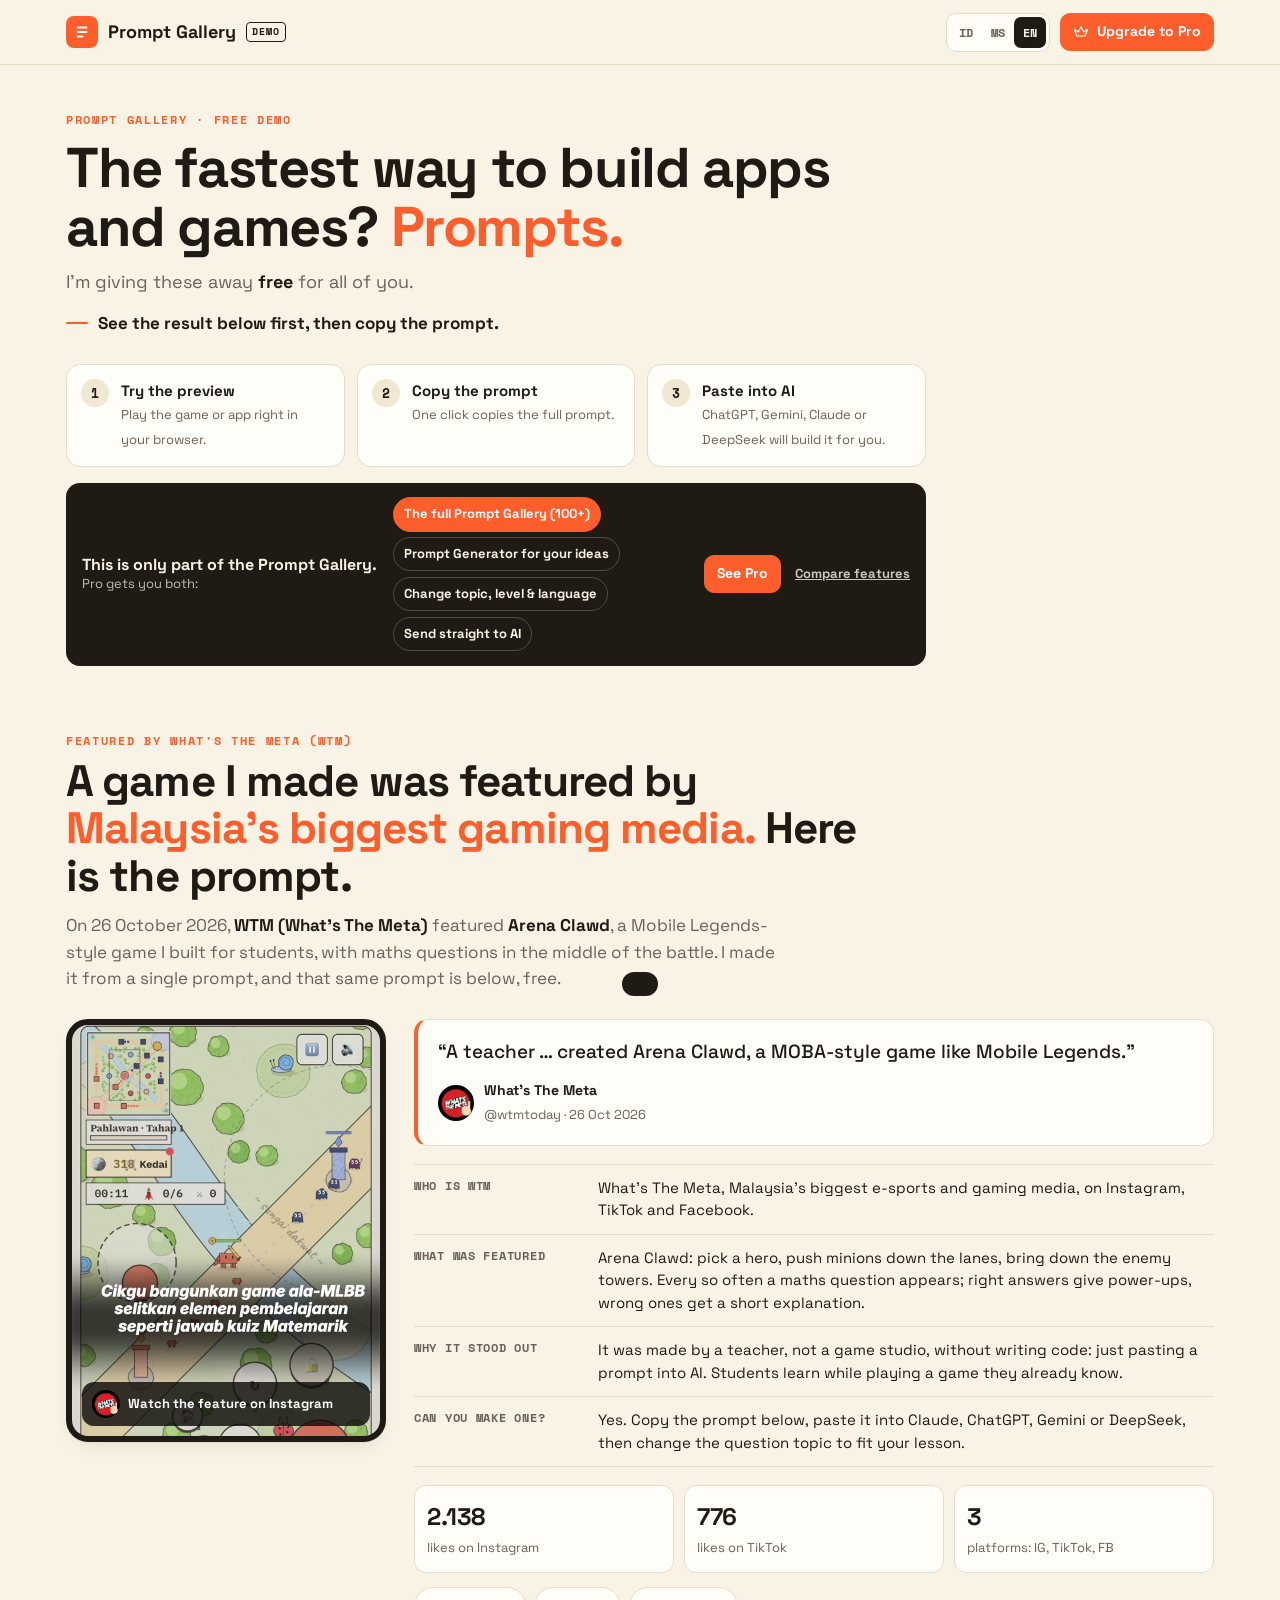
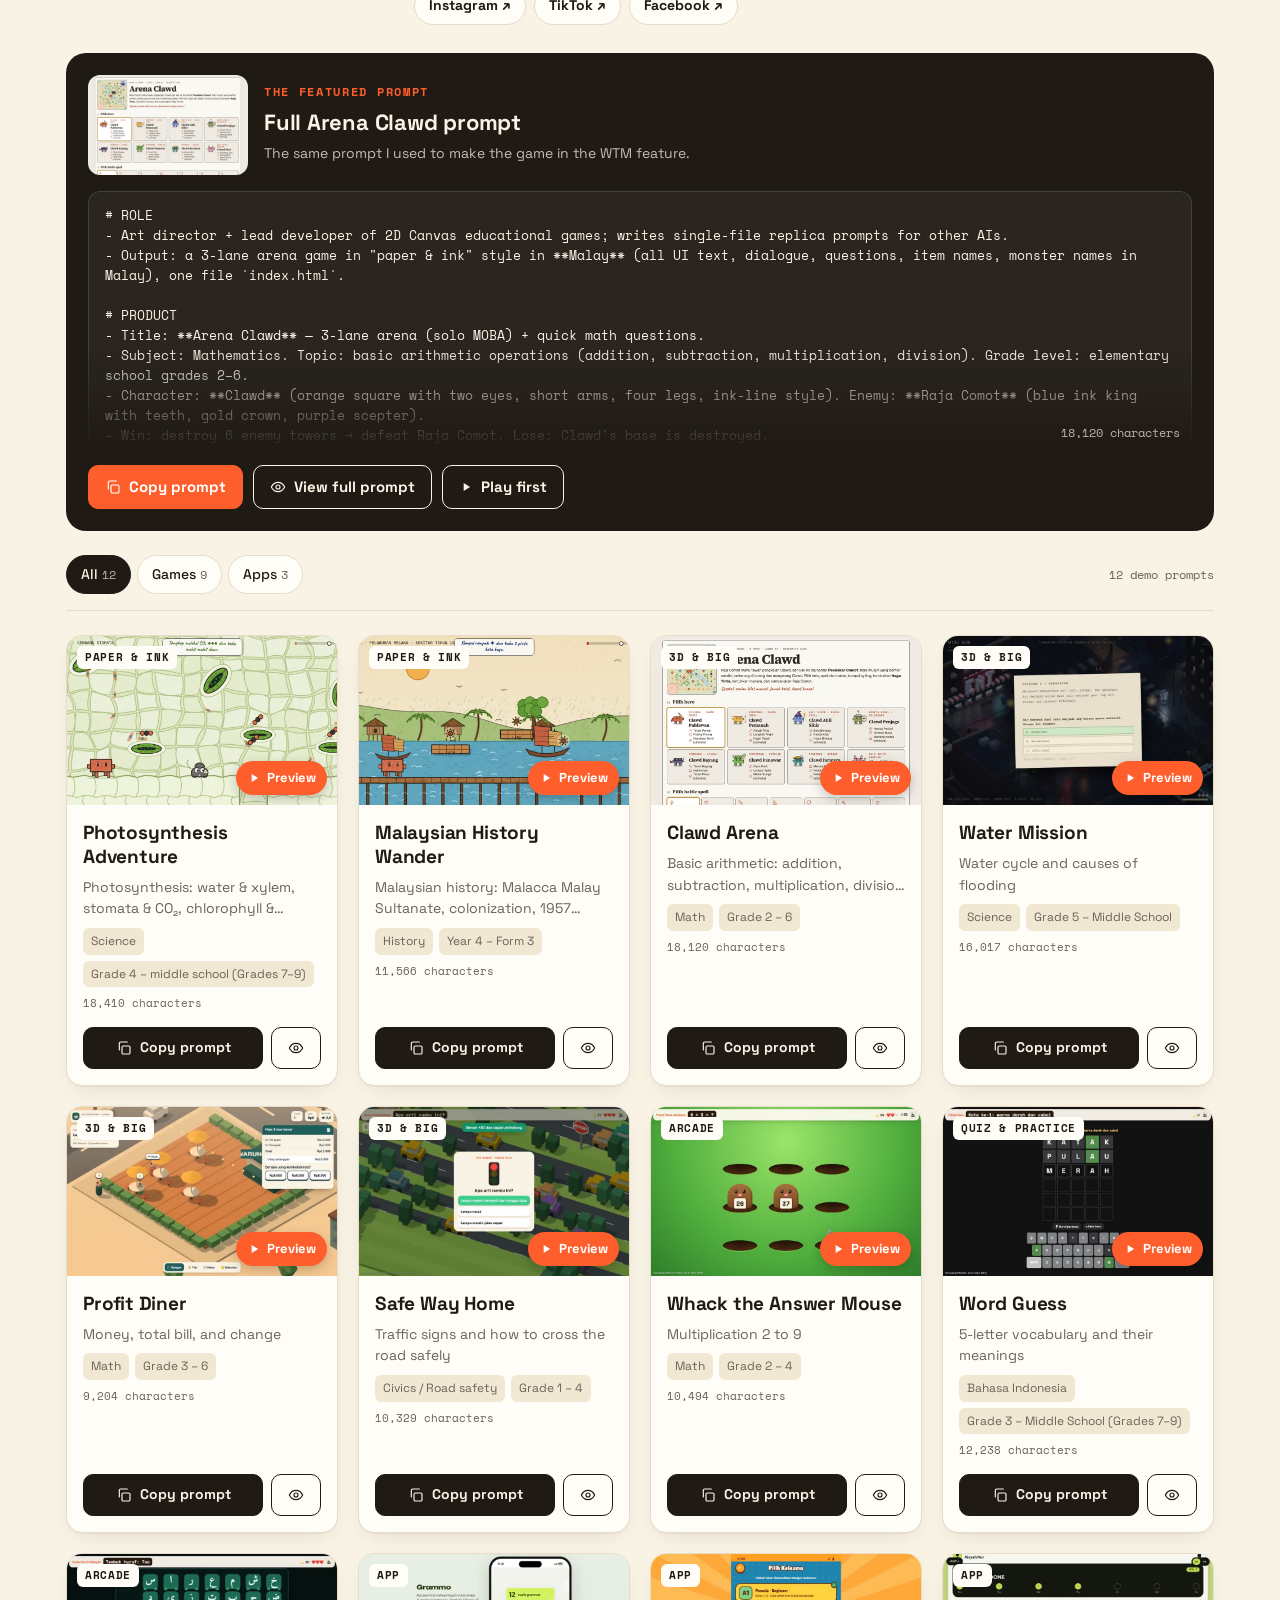
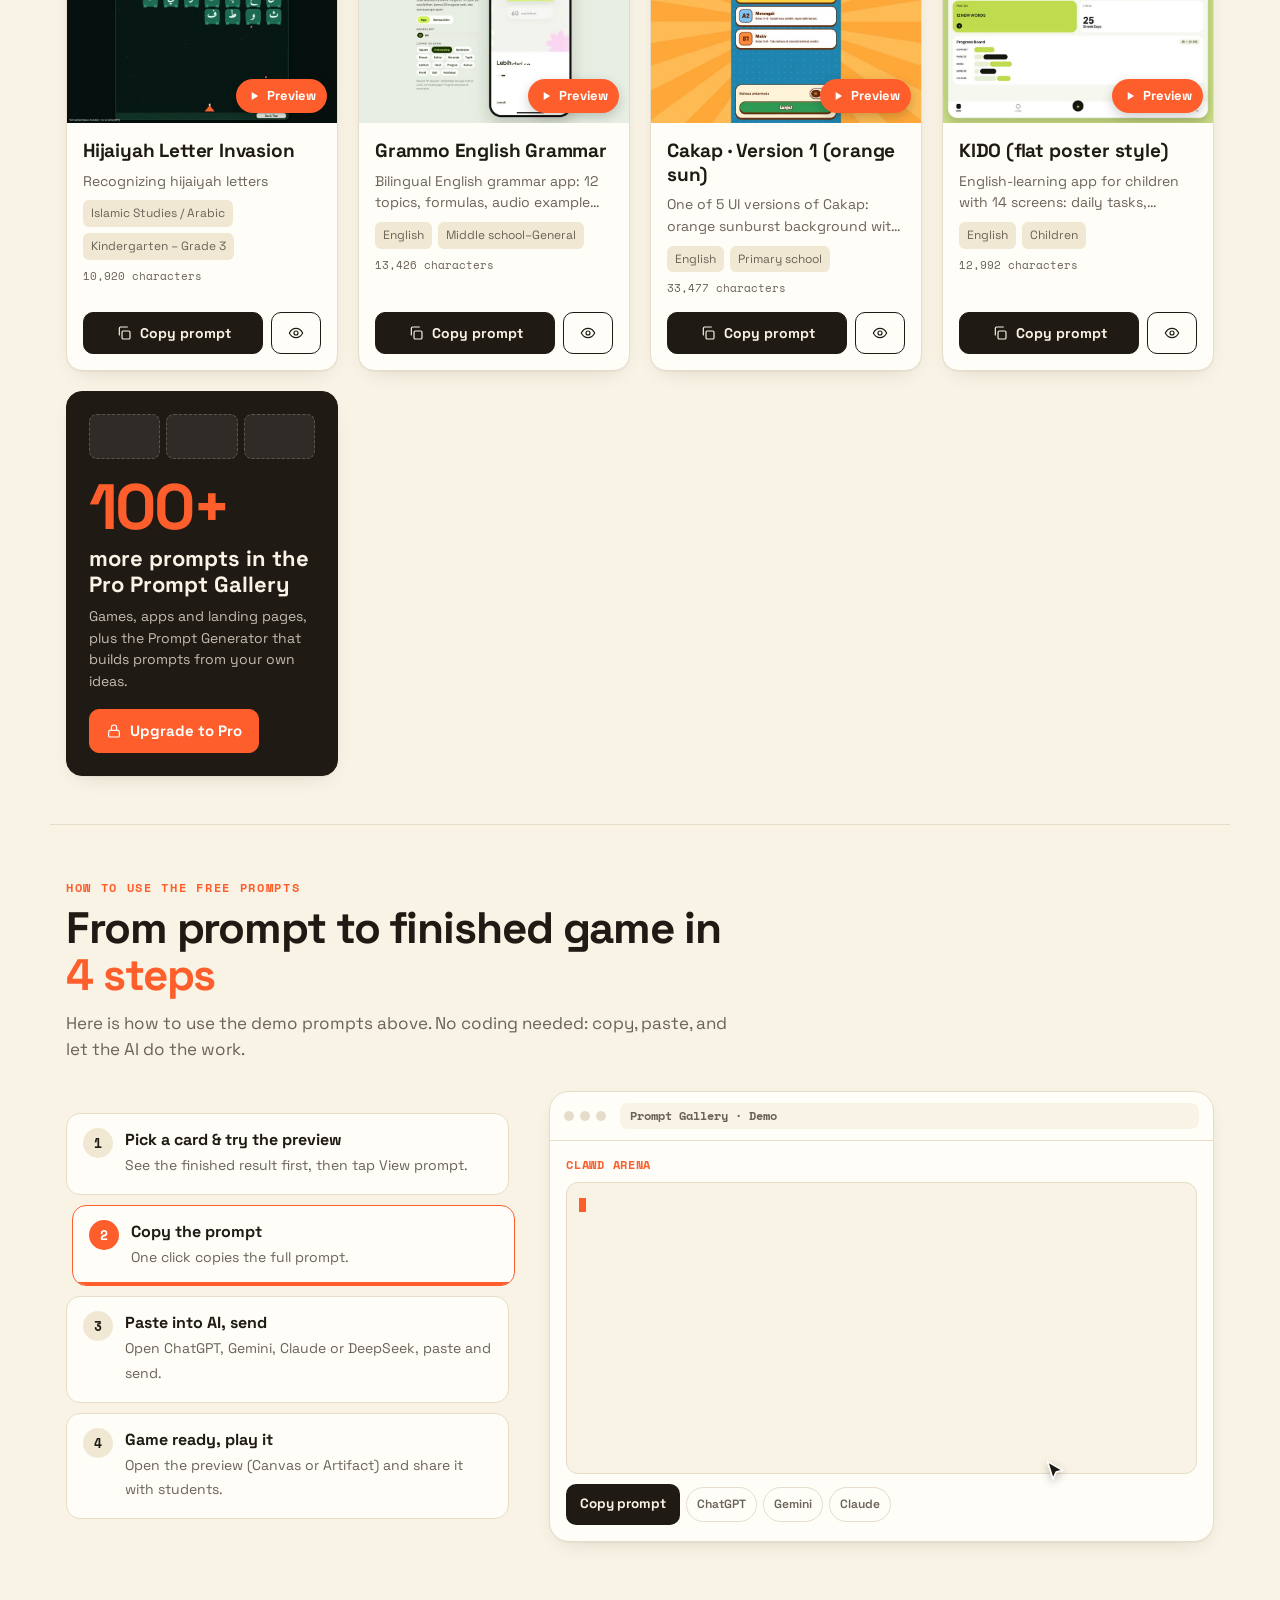
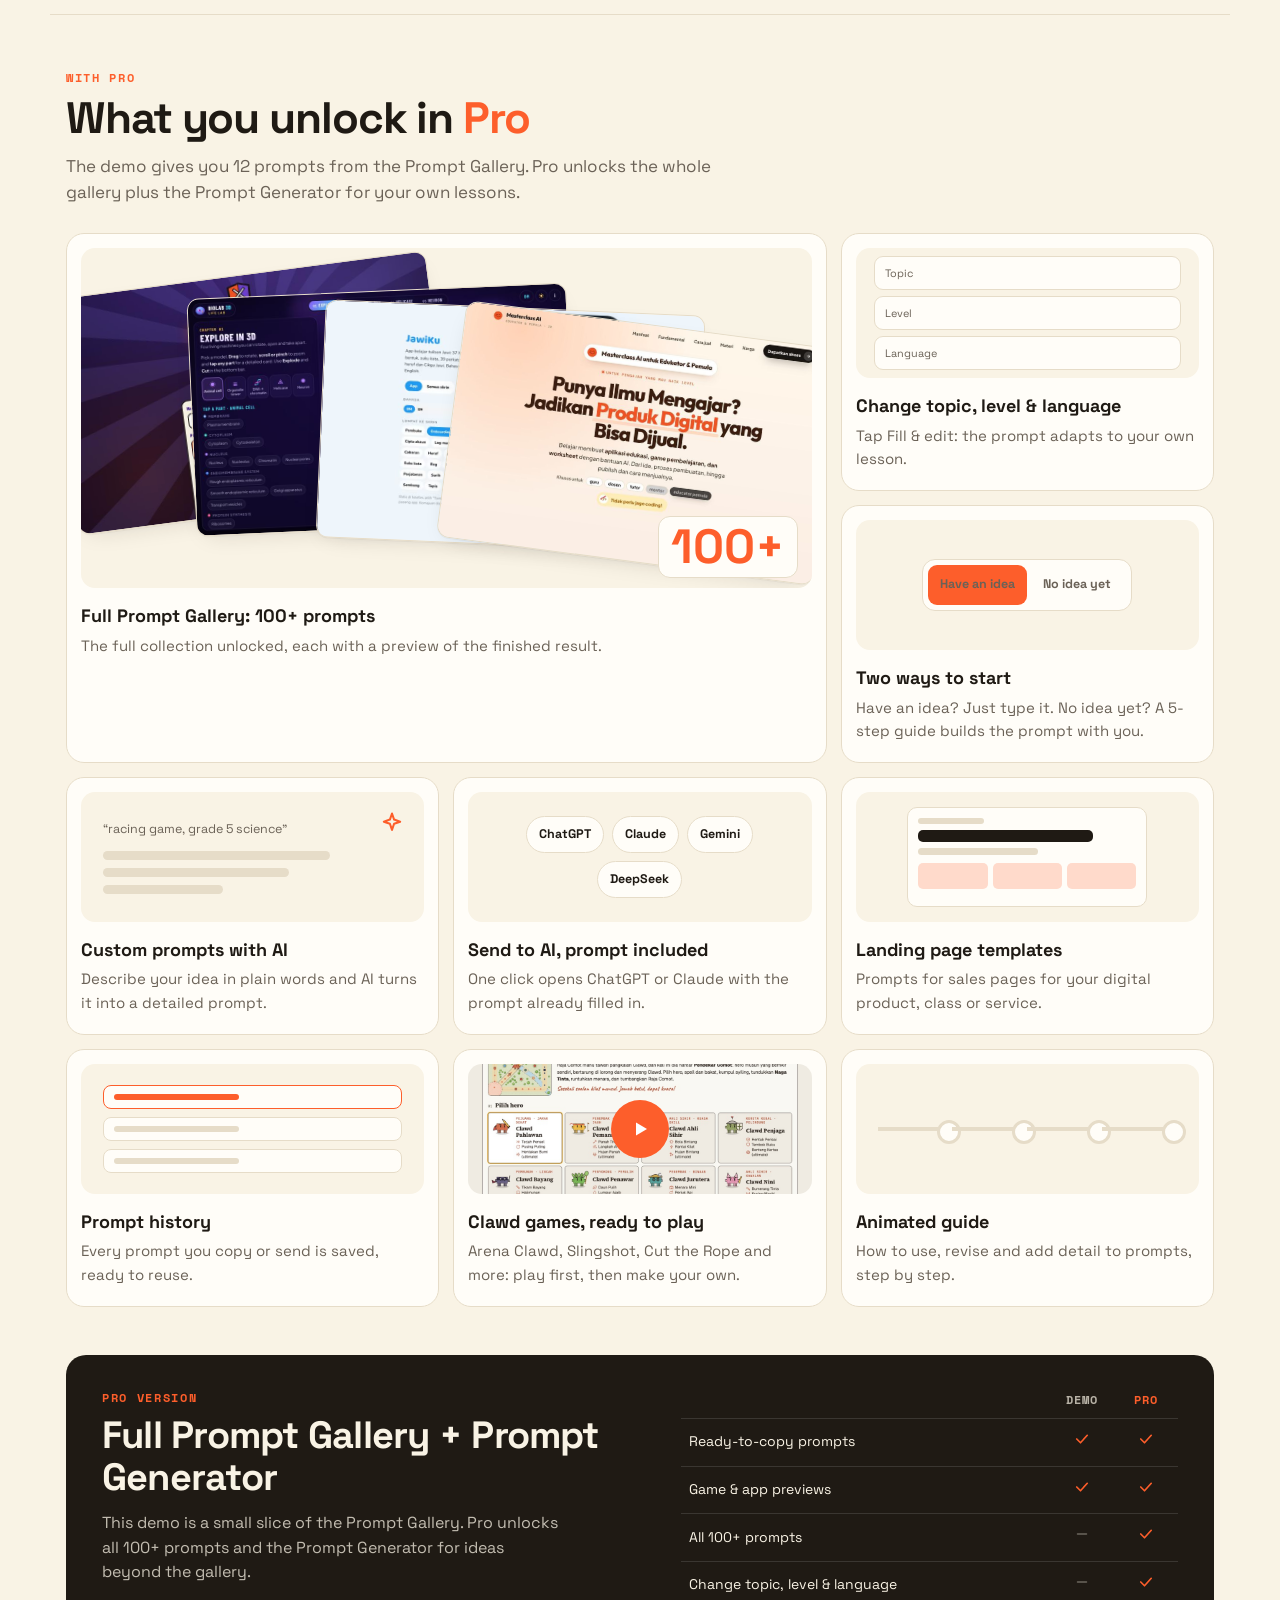
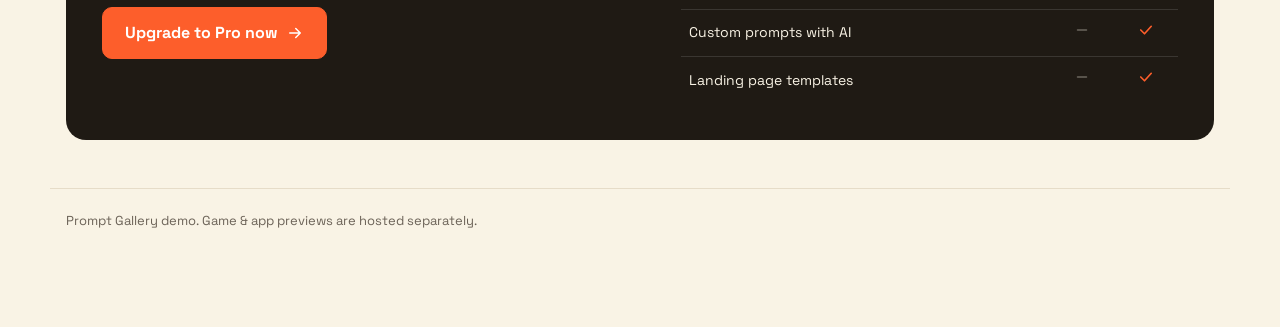
==== index.html @ 59ff70df "Demo: bagian liputan WTM (Arena Clawd) lengkap + prompt Arena Clawd, 3 bahasa Co-Authored-By: Claude" ====
<!doctype html>
<html lang="id">
<head>
<meta charset="utf-8">
<meta name="viewport" content="width=device-width,initial-scale=1">
<title>Galeri Prompt Gratis — EduGame Labs</title>
<meta name="description" content="Cara tercepat membuat apps dan game adalah dengan prompt. Galeri prompt gratis dari EduGame Labs: lihat hasilnya, lalu salin prompt-nya.">
<link rel="icon" href="data:image/svg+xml,%3Csvg xmlns='http://www.w3.org/2000/svg' viewBox='0 0 32 32'%3E%3Crect width='32' height='32' rx='8' fill='%23FD5E2B'/%3E%3Cpath d='M10 9h12M10 16h12M10 23h7' stroke='white' stroke-width='3' stroke-linecap='round'/%3E%3C/svg%3E">
<link rel="preconnect" href="https://fonts.googleapis.com">
<link rel="preconnect" href="https://fonts.gstatic.com" crossorigin>
<link href="https://fonts.googleapis.com/css2?family=Space+Grotesk:wght@400;500;700&family=Space+Mono:wght@400;700&display=swap" rel="stylesheet">
<link rel="stylesheet" href="css/app.css">
<link rel="stylesheet" href="css/fitur.css">
<link rel="stylesheet" href="css/liputan.css">
</head>
<body>
<header class="top">
  <div class="wrap top-in">
    <a class="brand" href="#"><span class="logo" aria-hidden="true"><svg width="18" height="18" viewBox="0 0 24 24" fill="none" stroke="currentColor" stroke-width="2.4" stroke-linecap="round"><path d="M6 6h12M6 12h12M6 18h7"/></svg></span><b data-t="brand"></b><span class="demo-badge">DEMO</span></a>
    <div class="top-r">
      <div class="lang" role="group" aria-label="Bahasa / Language">
        <button data-lg="id">ID</button><button data-lg="ms">MS</button><button data-lg="en">EN</button>
      </div>
      <a class="btn pro sm pro-link" target="_blank" rel="noopener"><svg width="16" height="16" viewBox="0 0 24 24" fill="none" stroke="currentColor" stroke-width="1.75" stroke-linecap="round" stroke-linejoin="round" aria-hidden="true"><path d="m2 8 4 10h12l4-10-6 4-4-8-4 8z"/></svg><span data-t="upgrade"></span></a>
    </div>
  </div>
</header>

<main>
  <section class="hero wrap">
    <div class="eyebrow" data-t="eyebrow"></div>
    <h1 data-t="h1"></h1>
    <p class="lead" data-t="lead"></p>
    <p class="hero-arah" data-t="arah"></p>
    <ol class="steps">
      <li><span>1</span><div><b data-t="s1"></b><small data-t="s1d"></small></div></li>
      <li><span>2</span><div><b data-t="s2"></b><small data-t="s2d"></small></div></li>
      <li><span>3</span><div><b data-t="s3"></b><small data-t="s3d"></small></div></li>
    </ol>
    <!-- ringkas Pro di hook: singkat, detail ada di #pro -->
    <div class="hero-pro">
      <div class="hp-teks"><b data-t="hpH"></b><span data-t="hpP"></span></div>
      <ul class="hp-chip"><li data-t="hp1"></li><li data-t="hp2"></li><li data-t="hp3"></li><li data-t="hp4"></li></ul>
      <div class="hp-aksi"><a class="btn pro sm pro-link" target="_blank" rel="noopener"><span data-t="hpBtn"></span></a><a class="hp-lihat" href="#pro" data-t="hpLihat"></a></div>
    </div>
  </section>

  <!-- ============ LIPUTAN WTM + prompt Arena Clawd (js/liputan.js) ============ -->
  <section class="wrap wtm" id="wtm">
    <div class="wtm-kepala">
      <div class="eyebrow" data-t="wEyebrow"></div>
      <h2 data-t="wH"></h2>
      <p class="wtm-lead" data-t="wLead"></p>
    </div>
    <div class="wtm-grid">
      <a class="wtm-hp" href="https://www.instagram.com/p/De89Ivniayu/" target="_blank" rel="noopener">
        <img src="img/wtm/liputan-arena-clawd.jpg" alt="" width="540" height="720" loading="lazy" id="wtmImg">
        <span class="wtm-cap"><img src="img/wtm/wtm-logo.jpg" alt="" width="28" height="28"><b data-t="wTonton"></b></span>
      </a>
      <div class="wtm-isi">
        <blockquote class="wtm-kutip"><p data-t="wKutip"></p><footer><img src="img/wtm/wtm-logo.jpg" alt="What's The Meta" width="36" height="36"><span><b>What's The Meta</b><small data-t="wTgl"></small></span></footer></blockquote>
        <dl class="wtm-rinci">
          <div><dt data-t="wQ1"></dt><dd data-t="wA1"></dd></div>
          <div><dt data-t="wQ2"></dt><dd data-t="wA2"></dd></div>
          <div><dt data-t="wQ3"></dt><dd data-t="wA3"></dd></div>
          <div><dt data-t="wQ4"></dt><dd data-t="wA4"></dd></div>
        </dl>
        <div class="wtm-angka">
          <div><b>2.138</b><span data-t="wSukaIG"></span></div>
          <div><b>776</b><span data-t="wSukaTT"></span></div>
          <div><b>3</b><span data-t="wPlatform"></span></div>
        </div>
        <div class="wtm-link">
          <a href="https://www.instagram.com/p/De89Ivniayu/" target="_blank" rel="noopener">Instagram ↗</a>
          <a href="https://www.tiktok.com/@wtmtoday/video/7700904024517725461" target="_blank" rel="noopener">TikTok ↗</a>
          <a href="https://www.facebook.com/share/r/1Fq4zi7jY8/" target="_blank" rel="noopener">Facebook ↗</a>
        </div>
      </div>
    </div>

    <div class="wtm-prompt">
      <div class="wp-kepala">
        <img id="wpImg" alt="" width="160" height="100">
        <div><div class="eyebrow" data-t="wpEyebrow"></div><h3 data-t="wpH"></h3><p data-t="wpP"></p></div>
      </div>
      <div class="wp-teks"><pre id="wpPre"></pre><span class="wp-len" id="wpLen"></span></div>
      <div class="wp-aksi">
        <button class="btn pro" data-copy="arena-clawd" id="wpCopy"></button>
        <button class="btn line" data-view="arena-clawd" id="wpView"></button>
        <a class="btn line" id="wpPrev" target="_blank" rel="noopener"></a>
      </div>
    </div>
  </section>

  <section class="wrap">
    <div class="bar">
      <div class="tabs" id="tabs" role="group"></div>
      <span class="count" id="count"></span>
    </div>
    <div class="grid" id="grid"></div>
  </section>

  <!-- ============ CARA PAKAI PROMPT GRATIS (animasi, js/demo.js) ============ -->
  <section class="wrap cara" id="cara">
    <div class="sec-h naik">
      <div class="eyebrow" data-t="caraEyebrow"></div>
      <h2 data-t="caraH"></h2>
      <p data-t="caraP"></p>
    </div>
    <div class="cara-in">
      <ol class="cara-langkah naik" id="caraLangkah">
        <li data-s="1"><span>1</span><div><b data-t="c1"></b><small data-t="c1d"></small></div><i class="pb"></i></li>
        <li data-s="2"><span>2</span><div><b data-t="c2"></b><small data-t="c2d"></small></div><i class="pb"></i></li>
        <li data-s="3"><span>3</span><div><b data-t="c3"></b><small data-t="c3d"></small></div><i class="pb"></i></li>
        <li data-s="4"><span>4</span><div><b data-t="c4"></b><small data-t="c4d"></small></div><i class="pb"></i></li>
      </ol>

      <div class="demo naik" id="demo" data-step="0" role="img">
        <div class="demo-bar"><i></i><i></i><i></i><b id="demoBar"></b></div>
        <div class="demo-isi">
          <!-- 1: kartu galeri -->
          <div class="layar l1">
            <div class="dk"><div class="dk-img"><img id="dImg1" alt=""><span class="dk-pv" data-t="preview"></span></div><b id="dNama1"></b><span class="dk-btn" data-t="view"></span></div>
            <div class="dk pilih"><div class="dk-img"><img id="dImg2" alt=""><span class="dk-pv" data-t="preview"></span></div><b id="dNama2"></b><span class="dk-btn salin-k" data-t="view"></span></div>
          </div>
          <!-- 2: jendela prompt -->
          <div class="layar l2">
            <p class="d-lbl" id="dNamaP"></p>
            <pre id="dPrompt"></pre>
            <div class="d-aksi"><span class="d-salin"><span data-t="copy"></span></span><span class="d-ai">ChatGPT</span><span class="d-ai">Gemini</span><span class="d-ai">Claude</span></div>
          </div>
          <!-- 3: AI -->
          <div class="layar l3">
            <div class="ai-top"><b>ChatGPT</b><span class="ai-dot"></span></div>
            <div class="ai-pesan"><pre id="dTempel"></pre></div>
            <div class="ai-ketik"><i></i><i></i><i></i></div>
            <div class="ai-input"><span data-t="pasteHint"></span><b class="ai-kirim"><svg width="16" height="16" viewBox="0 0 24 24" fill="none" stroke="currentColor" stroke-width="2" stroke-linecap="round" stroke-linejoin="round"><path d="M12 19V5M5 12l7-7 7 7"/></svg></b></div>
          </div>
          <!-- 4: hasil jadi -->
          <div class="layar l4">
            <div class="jadi-img"><img id="dImgJadi" alt=""><span class="jadi-play"><svg width="22" height="22" viewBox="0 0 24 24"><path d="M8 5.5v13l11-6.5z" fill="currentColor"/></svg></span></div>
            <p class="jadi-t"><svg width="18" height="18" viewBox="0 0 24 24" fill="none" stroke="currentColor" stroke-width="2.2" stroke-linecap="round" stroke-linejoin="round"><path d="M5 12.5l4.5 4.5L19 7.5"/></svg><span data-t="jadi"></span></p>
          </div>
          <span class="kursor" aria-hidden="true"><svg viewBox="0 0 24 24"><path d="M5 3l14 8-6 1.6L10 19z" fill="#1F1A14" stroke="#fff" stroke-width="1.5" stroke-linejoin="round"/></svg></span>
          <span class="d-toast" data-t="copied"></span>
        </div>
      </div>
    </div>
  </section>

  <!-- ============ FITUR PRO ============ -->
  <section class="wrap pro-fitur" id="pro">
    <div class="sec-h naik">
      <div class="eyebrow" data-t="pfEyebrow"></div>
      <h2 data-t="pfH"></h2>
      <p data-t="pfP"></p>
    </div>
    <div class="pf-grid">
      <article class="pf naik pf-besar">
        <div class="pf-vis v-kipas">
          <span style="--i:0"><img src="img/pro/finalboss.jpg" alt=""></span>
          <span style="--i:1"><img src="img/pro/biolab.jpg" alt=""></span>
          <span style="--i:2"><img src="img/pro/jawiku.jpg" alt=""></span>
          <span style="--i:3"><img src="img/pro/lpindo.jpg" alt=""></span>
          <b class="v-angka">100+</b>
        </div>
        <h3 data-t="pf1"></h3><p data-t="pf1d"></p>
      </article>

      <article class="pf naik">
        <div class="pf-vis v-form">
          <div class="vf"><small data-t="vfTopik"></small><b data-t="vfTopikV"></b></div>
          <div class="vf"><small data-t="vfJenjang"></small><b data-t="vfJenjangV"></b></div>
          <div class="vf"><small data-t="vfBahasa"></small><b data-t="vfBahasaV"></b></div>
        </div>
        <h3 data-t="pf2"></h3><p data-t="pf2d"></p>
      </article>

      <article class="pf naik">
        <div class="pf-vis"><div class="v-mode"><span class="sl"></span><span class="m" data-t="vm1"></span><span class="m" data-t="vm2"></span></div></div>
        <h3 data-t="pf3"></h3><p data-t="pf3d"></p>
      </article>

      <article class="pf naik">
        <div class="pf-vis v-custom"><span class="vc-ide" data-t="vcIde"></span><span class="bk"></span><span class="bk"></span><span class="bk pendek"></span><svg class="vc-bintang" width="28" height="28" viewBox="0 0 24 24" fill="none" stroke="currentColor" stroke-width="1.75" stroke-linejoin="round"><path d="M12 3l1.8 5.2L19 10l-5.2 1.8L12 17l-1.8-5.2L5 10l5.2-1.8z"/></svg></div>
        <h3 data-t="pf4"></h3><p data-t="pf4d"></p>
      </article>

      <article class="pf naik">
        <div class="pf-vis v-ai"><span>ChatGPT</span><span>Claude</span><span>Gemini</span><span>DeepSeek</span></div>
        <h3 data-t="pf5"></h3><p data-t="pf5d"></p>
      </article>

      <article class="pf naik">
        <div class="pf-vis v-lp"><div class="lp-win"><i class="lp-h"></i><i class="lp-a"></i><i class="lp-b"></i><span class="lp-k"><i></i><i></i><i></i></span></div></div>
        <h3 data-t="pf6"></h3><p data-t="pf6d"></p>
      </article>

      <article class="pf naik">
        <div class="pf-vis v-riwayat"><span></span><span></span><span></span></div>
        <h3 data-t="pf7"></h3><p data-t="pf7d"></p>
      </article>

      <article class="pf naik">
        <div class="pf-vis v-play" style="background-image:url(img/arena-clawd.jpg)"><span class="putar"><svg width="24" height="24" viewBox="0 0 24 24"><path d="M8 5.5v13l11-6.5z" fill="currentColor"/></svg></span></div>
        <h3 data-t="pf8"></h3><p data-t="pf8d"></p>
      </article>

      <article class="pf naik">
        <div class="pf-vis v-panduan"><span class="lj"></span><span class="lj"></span><span class="lj"></span><span class="lj"></span></div>
        <h3 data-t="pf9"></h3><p data-t="pf9d"></p>
      </article>
    </div>
  </section>

  <section class="wrap">
    <div class="probox naik">
      <div class="pro-l">
        <div class="eyebrow light" data-t="proEyebrow"></div>
        <h2 data-t="proH"></h2>
        <p data-t="proP"></p>
        <a class="btn pro lg pro-link" target="_blank" rel="noopener"><span data-t="upgradeLong"></span><svg width="18" height="18" viewBox="0 0 24 24" fill="none" stroke="currentColor" stroke-width="2" stroke-linecap="round" stroke-linejoin="round" aria-hidden="true"><path d="M5 12h14M13 6l6 6-6 6"/></svg></a>
      </div>
      <table class="cmp">
        <thead><tr><th></th><th>Demo</th><th>Pro</th></tr></thead>
        <tbody id="cmp"></tbody>
      </table>
    </div>
  </section>
</main>

<footer class="wrap foot"><span data-t="foot"></span></footer>

<a class="float-pro pro-link" target="_blank" rel="noopener"><svg width="16" height="16" viewBox="0 0 24 24" fill="none" stroke="currentColor" stroke-width="1.75" stroke-linecap="round" stroke-linejoin="round" aria-hidden="true"><path d="m2 8 4 10h12l4-10-6 4-4-8-4 8z"/></svg><span data-t="upgrade"></span></a>

<div class="modal" id="modal" hidden>
  <div class="sheet" role="dialog" aria-modal="true" aria-labelledby="mTitle">
    <div class="sheet-h">
      <div><div class="eyebrow" id="mKat"></div><h3 id="mTitle"></h3></div>
      <button class="x" id="mClose" aria-label="Tutup"><svg width="20" height="20" viewBox="0 0 24 24" fill="none" stroke="currentColor" stroke-width="2" stroke-linecap="round"><path d="M6 6l12 12M18 6 6 18"/></svg></button>
    </div>
    <textarea id="mText" readonly></textarea>
    <div class="sheet-f">
      <button class="btn" id="mCopy"></button>
      <a class="btn line" id="mPrev" target="_blank" rel="noopener"></a>
      <div class="ais"><span data-t="pasteTo"></span>
        <a href="https://chatgpt.com/" target="_blank" rel="noopener">ChatGPT</a>
        <a href="https://gemini.google.com/app" target="_blank" rel="noopener">Gemini</a>
        <a href="https://claude.ai/new" target="_blank" rel="noopener">Claude</a>
        <a href="https://chat.deepseek.com/" target="_blank" rel="noopener">DeepSeek</a>
      </div>
    </div>
  </div>
</div>
<div class="toast" id="toast" role="status" aria-live="polite"></div>

<script src="js/i18n.js"></script>
<script src="js/app.js"></script>
<script src="js/demo.js"></script>
<script src="js/liputan.js"></script>
</body>
</html>
---- css/app.css ----
:root{--bg:#F9F3E5;--card:#FFFDF8;--ink:#1F1A14;--mut:#6B6257;--line:#E6DCC8;--acc:#FD5E2B;--acc-d:#D9471A;--acc-ink:#fff;--chip:#F1E8D4;--dark:#1F1A14;--dark-ink:#F9F3E5;--sh:0 1px 0 rgba(31,26,20,.04),0 8px 24px -12px rgba(31,26,20,.18)}
@media (prefers-color-scheme:dark){:root:not([data-theme="light"]){--bg:#1B1813;--card:#25211B;--ink:#F3ECDD;--mut:#A89E8F;--line:#3A342B;--acc:#FF7A4D;--acc-d:#FF946E;--acc-ink:#1B1813;--chip:#302A22;--dark:#0F0D0A;--dark-ink:#F3ECDD;--sh:0 8px 24px -12px rgba(0,0,0,.6)}}
:root[data-theme="dark"]{--bg:#1B1813;--card:#25211B;--ink:#F3ECDD;--mut:#A89E8F;--line:#3A342B;--acc:#FF7A4D;--acc-d:#FF946E;--acc-ink:#1B1813;--chip:#302A22;--dark:#0F0D0A;--dark-ink:#F3ECDD}
*{box-sizing:border-box}
html{scroll-behavior:smooth}
body{margin:0;background:var(--bg);color:var(--ink);font:16px/1.55 "Space Grotesk",system-ui,sans-serif;-webkit-font-smoothing:antialiased}
a{color:inherit}
button{font:inherit;color:inherit}
.wrap{max-width:1180px;margin:0 auto;padding:0 16px}
.eyebrow{font:700 12px/1.2 "Space Mono",monospace;letter-spacing:.14em;text-transform:uppercase;color:var(--acc)}

/* atas */
.top{position:sticky;top:0;z-index:20;background:color-mix(in srgb,var(--bg) 88%,transparent);backdrop-filter:blur(10px);border-bottom:1px solid var(--line)}
.top-in{display:flex;align-items:center;justify-content:space-between;gap:12px;height:64px}
.brand{display:flex;align-items:center;gap:10px;text-decoration:none;min-width:0}
.brand b{font-size:18px;white-space:nowrap}
.logo{width:32px;height:32px;border-radius:8px;background:var(--acc);color:#fff;display:grid;place-items:center;flex:none}
.demo-badge{font:700 10px/1 "Space Mono",monospace;letter-spacing:.1em;border:1.5px solid var(--ink);border-radius:4px;padding:4px 5px}
.top-r{display:flex;align-items:center;gap:10px}
.lang{display:flex;border:1px solid var(--line);border-radius:10px;padding:3px;background:var(--card)}
.lang button{border:0;background:none;font:700 12px "Space Mono",monospace;padding:7px 9px;border-radius:7px;cursor:pointer;color:var(--mut)}
.lang button[aria-pressed="true"]{background:var(--ink);color:var(--bg)}

/* tombol */
.btn{display:inline-flex;align-items:center;justify-content:center;gap:8px;height:44px;padding:0 16px;border-radius:10px;border:1.5px solid var(--ink);background:var(--ink);color:var(--bg);font-weight:700;font-size:15px;text-decoration:none;cursor:pointer;transition:transform .12s,background .15s}
.btn:hover{transform:translateY(-1px)}
.btn:active{transform:translateY(1px)}
.btn:focus-visible,.tab:focus-visible,.lang button:focus-visible,.card a:focus-visible{outline:3px solid var(--acc);outline-offset:2px}
.btn.line{background:transparent;color:var(--ink)}
.btn.line:hover{background:var(--chip)}
.btn.pro{background:var(--acc);border-color:var(--acc);color:var(--acc-ink)}
.btn.pro:hover{background:var(--acc-d);border-color:var(--acc-d)}
.btn.sm{height:38px;padding:0 12px;font-size:14px}
.btn.lg{height:52px;padding:0 22px;font-size:16px}
.btn.done{background:#2E7D4F;border-color:#2E7D4F;color:#fff}

/* hero */
.hero{padding:48px 16px 28px}
.hero h1{font-size:clamp(32px,5.4vw,56px);line-height:1.04;letter-spacing:-.025em;margin:12px 0 12px;max-width:780px}
.hero h1 em{font-style:normal;color:var(--acc)}
.lead{color:var(--mut);font-size:18px;margin:0;max-width:620px}
.steps{list-style:none;padding:0;margin:28px 0 0;display:grid;grid-template-columns:repeat(3,1fr);gap:12px;max-width:860px}
.steps li{display:flex;gap:12px;align-items:flex-start;background:var(--card);border:1px solid var(--line);border-radius:14px;padding:14px}
.steps span{flex:none;width:28px;height:28px;border-radius:50%;background:var(--chip);font:700 13px "Space Mono",monospace;display:grid;place-items:center}
.steps b{display:block;font-size:15px}
.steps small{color:var(--mut);font-size:13px;line-height:1.4}

/* filter & grid */
.bar{display:flex;align-items:center;justify-content:space-between;gap:12px;padding:16px 0;border-bottom:1px solid var(--line)}
.tabs{display:flex;gap:6px;overflow-x:auto;scrollbar-width:none}
.tabs::-webkit-scrollbar{display:none}
.tab{flex:none;border:1px solid var(--line);background:var(--card);font-weight:500;font-size:14px;border-radius:999px;padding:8px 14px;cursor:pointer}
.tab span{font:12px "Space Mono",monospace;color:var(--mut);margin-left:4px}
.tab[aria-pressed="true"]{background:var(--ink);color:var(--bg);border-color:var(--ink)}
.tab[aria-pressed="true"] span{color:inherit;opacity:.7}
.count{font:12px "Space Mono",monospace;color:var(--mut);white-space:nowrap}
.grid{display:grid;grid-template-columns:repeat(auto-fill,minmax(270px,1fr));gap:20px;padding:24px 0 48px}
.card{display:flex;flex-direction:column;background:var(--card);border:1px solid var(--line);border-radius:16px;overflow:hidden;box-shadow:var(--sh);transition:transform .15s,border-color .15s}
.card:hover{transform:translateY(-3px);border-color:color-mix(in srgb,var(--acc) 50%,var(--line))}
.thumb{position:relative;display:block;aspect-ratio:8/5;background:var(--chip);overflow:hidden}
.thumb img{width:100%;height:100%;object-fit:cover;display:block;transition:transform .3s}
.thumb:hover img{transform:scale(1.04)}
.thumb .kat{position:absolute;left:10px;top:10px;font:700 11px/1 "Space Mono",monospace;letter-spacing:.06em;text-transform:uppercase;background:var(--card);color:var(--ink);padding:6px 8px;border-radius:6px}
.thumb .pv{position:absolute;right:10px;bottom:10px;display:flex;align-items:center;gap:6px;background:var(--acc);color:var(--acc-ink);font-weight:700;font-size:13px;padding:7px 11px;border-radius:999px;box-shadow:0 4px 12px rgba(0,0,0,.2)}
.cbody{padding:16px;display:flex;flex-direction:column;gap:8px;flex:1}
.cbody h2{font-size:19px;line-height:1.25;margin:0;letter-spacing:-.01em}
.topik{color:var(--mut);font-size:14px;margin:0;display:-webkit-box;-webkit-line-clamp:2;-webkit-box-orient:vertical;overflow:hidden}
.chips{display:flex;flex-wrap:wrap;gap:6px}
.chip{font-size:12px;background:var(--chip);border-radius:6px;padding:4px 8px;color:var(--mut)}
.plen{font:11px "Space Mono",monospace;color:var(--mut)}
.cact{display:grid;grid-template-columns:1fr auto;gap:8px;margin-top:auto;padding-top:8px}
.cact .btn{height:42px;font-size:14px}

/* kartu terkunci */
.card.lock{background:var(--dark);color:var(--dark-ink);border-color:var(--dark);justify-content:space-between;padding:22px;gap:16px;text-decoration:none;min-height:340px;position:relative;overflow:hidden}
.card.lock .num{font:700 64px/1 "Space Grotesk";letter-spacing:-.04em;color:var(--acc)}
.card.lock h2{margin:6px 0 8px;font-size:22px;line-height:1.2}
.card.lock p{margin:0;opacity:.75;font-size:14px}
.card.lock .stack{display:flex;gap:6px}
.card.lock .stack i{display:block;flex:1;aspect-ratio:8/5;border-radius:8px;background:rgba(255,255,255,.08);border:1px dashed rgba(255,255,255,.2)}
.card.lock .btn{align-self:flex-start}

/* box pro */
.probox{display:grid;grid-template-columns:1.1fr 1fr;gap:32px;background:var(--dark);color:var(--dark-ink);border-radius:20px;padding:36px;margin:8px 0 48px}
.probox h2{font-size:clamp(26px,3.4vw,38px);line-height:1.1;letter-spacing:-.02em;margin:10px 0 12px}
.probox p{opacity:.75;margin:0 0 22px;max-width:460px}
.eyebrow.light{color:var(--acc)}
.cmp{width:100%;border-collapse:collapse;font-size:14px;align-self:center}
.cmp th{font:700 12px "Space Mono",monospace;letter-spacing:.08em;text-transform:uppercase;text-align:center;padding:0 8px 10px;opacity:.7}
.cmp th:last-child{color:var(--acc);opacity:1}
.cmp td{padding:11px 8px;border-top:1px solid rgba(255,255,255,.12)}
.cmp td:not(:first-child){text-align:center;width:64px}
.cmp .y{color:var(--acc)}
.cmp .n{opacity:.35}

.foot{border-top:1px solid var(--line);padding:22px 16px 96px;color:var(--mut);font-size:13px}

/* tombol pro melayang */
.float-pro{position:fixed;right:16px;bottom:16px;z-index:15;display:flex;align-items:center;gap:8px;background:var(--acc);color:var(--acc-ink);text-decoration:none;font-weight:700;font-size:15px;padding:12px 18px;border-radius:999px;box-shadow:0 10px 28px -8px rgba(253,94,43,.6);transition:transform .15s}
.float-pro:hover{transform:translateY(-2px)}

/* modal prompt */
.modal{position:fixed;inset:0;z-index:40;background:rgba(15,13,10,.55);display:flex;align-items:center;justify-content:center;padding:16px}
.modal[hidden]{display:none}
.sheet{background:var(--card);border-radius:18px;width:min(820px,100%);max-height:calc(100vh - 32px);display:flex;flex-direction:column;overflow:hidden;box-shadow:0 30px 80px -20px rgba(0,0,0,.5)}
.sheet-h{display:flex;justify-content:space-between;align-items:flex-start;gap:12px;padding:18px 20px 12px;border-bottom:1px solid var(--line)}
.sheet-h h3{margin:6px 0 0;font-size:20px;line-height:1.2}
.x{border:0;background:var(--chip);width:40px;height:40px;border-radius:10px;display:grid;place-items:center;cursor:pointer;flex:none}
#mText{flex:1;min-height:240px;border:0;resize:none;padding:16px 20px;background:var(--bg);color:var(--ink);font:13px/1.6 "Space Mono",monospace;outline:none}
.sheet-f{display:flex;flex-wrap:wrap;align-items:center;gap:10px;padding:14px 20px;border-top:1px solid var(--line)}
.ais{display:flex;flex-wrap:wrap;align-items:center;gap:6px;font-size:13px;color:var(--mut);margin-left:auto}
.ais a{font-weight:700;color:var(--ink);text-decoration:none;border:1px solid var(--line);border-radius:999px;padding:5px 10px}
.ais a:hover{border-color:var(--acc);color:var(--acc)}

.toast{position:fixed;left:50%;bottom:24px;transform:translate(-50%,120px);z-index:50;background:var(--ink);color:var(--bg);padding:12px 18px;border-radius:12px;font-weight:700;font-size:14px;transition:transform .25s;pointer-events:none;max-width:calc(100% - 32px)}
.toast.on{transform:translate(-50%,0)}

@media (max-width:860px){
  .steps{grid-template-columns:1fr}
  .probox{grid-template-columns:1fr;padding:24px}
}
@media (max-width:600px){
  .top-in{height:58px}
  .brand b{font-size:16px}
  .top .pro{display:none}
  .hero{padding:28px 16px 18px}
  .lead{font-size:16px}
  .count{display:none}
  .grid{grid-template-columns:1fr;gap:16px}
  .sheet{max-height:calc(100vh - 16px)}
  .modal{padding:8px;align-items:flex-end}
  .ais{margin-left:0;width:100%}
  .sheet-f .btn{flex:1}
}
@media (min-width:601px){.float-pro{display:none}}
@media (prefers-reduced-motion:reduce){*{transition:none!important;scroll-behavior:auto!important}}

/* hook 28 Okt: gratis + ringkas Pro */
.hero .lead b{color:var(--ink)}
.hero-arah{margin:14px 0 0;font-weight:700;font-size:17px;display:flex;align-items:center;gap:10px}
.hero-arah::before{content:"";width:22px;height:2px;background:var(--acc);border-radius:2px;flex:none}
.hero-pro{margin-top:16px;max-width:860px;display:flex;flex-wrap:wrap;align-items:center;gap:12px 16px;padding:14px 16px;border-radius:14px;background:var(--dark);color:var(--dark-ink)}
.hp-teks{display:flex;flex-direction:column;line-height:1.3}
.hp-teks b{font-size:16px}
.hp-teks span{font-size:13px;opacity:.75}
.hp-chip{list-style:none;margin:0;padding:0;display:flex;flex-wrap:wrap;gap:6px;flex:1;min-width:220px}
.hp-chip li{font-size:13px;font-weight:700;padding:6px 10px;border-radius:999px;border:1px solid color-mix(in srgb,var(--dark-ink) 22%,transparent);animation:hpMasuk .6s cubic-bezier(.16,1,.3,1) both}
.hp-chip li:first-child{background:var(--acc);border-color:var(--acc);color:var(--acc-ink)}
.hp-chip li:nth-child(2){animation-delay:.08s}.hp-chip li:nth-child(3){animation-delay:.16s}.hp-chip li:nth-child(4){animation-delay:.24s}
@keyframes hpMasuk{from{clip-path:inset(0 100% 0 0);transform:translateX(-8px)}to{clip-path:inset(0 0 0 0);transform:none}}
.hp-aksi{display:flex;align-items:center;gap:14px}
.hp-lihat{font-size:13px;font-weight:700;color:var(--dark-ink);opacity:.8}
@media (prefers-reduced-motion:reduce){.hp-chip li{animation:none}}
---- css/fitur.css ----
/* =========================================================
   CARA PAKAI (animasi 4 tahap, js/demo.js) + FITUR PRO.
   Gerak memakai transform / clip-path, bukan fade.
   ========================================================= */
:root{--ease:cubic-bezier(.2,.8,.2,1);--ok:#2E7D4F}

/* muncul saat di-scroll */
.naik{transform:translateY(32px);clip-path:inset(0 0 100% 0 round 18px);transition:transform .9s var(--ease),clip-path .9s var(--ease)}
.naik.tampak{transform:none;clip-path:inset(-40px round 18px)}

.sec-h{max-width:680px;margin-bottom:28px}
.sec-h h2{font-size:clamp(28px,4.6vw,44px);line-height:1.08;letter-spacing:-.025em;margin:10px 0 10px}
.sec-h h2 em{font-style:normal;color:var(--acc)}
.sec-h p{margin:0;color:var(--mut);font-size:17px}

/* ---------- cara pakai ---------- */
.cara{padding-top:56px;padding-bottom:72px;border-top:1px solid var(--line)}
.cara-in{display:grid;grid-template-columns:minmax(0,1fr);gap:20px;align-items:center}
@media (min-width:920px){.cara-in{grid-template-columns:minmax(0,.8fr) minmax(0,1.2fr);gap:40px}}

.cara-langkah{list-style:none;margin:0;padding:0;display:grid;gap:10px}
.cara-langkah li{position:relative;display:flex;gap:12px;align-items:flex-start;padding:14px 16px 16px;border:1px solid var(--line);border-radius:14px;background:var(--card);overflow:hidden;transition:border-color .3s,transform .4s var(--ease)}
.cara-langkah li>span{flex:none;width:30px;height:30px;border-radius:50%;background:var(--chip);font:700 13px "Space Mono",monospace;display:grid;place-items:center;transition:background .3s,color .3s}
.cara-langkah b{display:block;font-size:16px}
.cara-langkah small{color:var(--mut);font-size:14px;line-height:1.45}
.cara-langkah .pb{position:absolute;left:0;bottom:0;height:3px;width:100%;background:var(--acc);transform:scaleX(0);transform-origin:left}
.cara-langkah[data-step="1"] [data-s="1"],.cara-langkah[data-step="2"] [data-s="2"],.cara-langkah[data-step="3"] [data-s="3"],.cara-langkah[data-step="4"] [data-s="4"]{border-color:var(--acc);transform:translateX(6px)}
.cara-langkah[data-step="1"] [data-s="1"]>span,.cara-langkah[data-step="2"] [data-s="2"]>span,.cara-langkah[data-step="3"] [data-s="3"]>span,.cara-langkah[data-step="4"] [data-s="4"]>span{background:var(--acc);color:var(--acc-ink)}
.cara-langkah[data-step="1"] [data-s="1"] .pb,.cara-langkah[data-step="2"] [data-s="2"] .pb,.cara-langkah[data-step="3"] [data-s="3"] .pb,.cara-langkah[data-step="4"] [data-s="4"] .pb{animation:isiPb var(--dur,3s) linear forwards}
@keyframes isiPb{to{transform:none}}
@media (max-width:919px){.cara-langkah{grid-template-columns:repeat(2,minmax(0,1fr))}.cara-langkah small{display:none}.cara-langkah li{padding:12px}}

/* jendela demo */
.demo{position:relative;background:var(--card);border:1px solid var(--line);border-radius:20px;box-shadow:var(--sh);overflow:hidden}
.demo-bar{display:flex;align-items:center;gap:6px;padding:11px 14px;border-bottom:1px solid var(--line)}
.demo-bar i{width:10px;height:10px;border-radius:50%;background:var(--line)}
.demo-bar b{margin-left:8px;flex:1;min-width:0;font:700 12px/1 "Space Mono",monospace;color:var(--mut);background:var(--bg);padding:7px 10px;border-radius:8px;white-space:nowrap;overflow:hidden;text-overflow:ellipsis}
.demo-isi{position:relative;height:360px;overflow:hidden}
@media (min-width:560px){.demo-isi{height:400px}}
.layar{position:absolute;inset:0;padding:16px;transform:translateX(104%);transition:transform .7s var(--ease)}
.demo[data-step="1"] .l1,.demo[data-step="2"] .l2,.demo[data-step="3"] .l3,.demo[data-step="4"] .l4{transform:none}
.demo[data-step="2"] .l1,.demo[data-step="3"] .l1,.demo[data-step="3"] .l2,.demo[data-step="4"] .l1,.demo[data-step="4"] .l2,.demo[data-step="4"] .l3{transform:translateX(-104%)}
.demo[data-step="0"] .layar{transition:none}

/* 1: kartu */
.l1{display:grid;grid-template-columns:1fr 1fr;gap:12px;align-content:center}
.dk{display:flex;flex-direction:column;gap:8px;padding-bottom:12px;border:1px solid var(--line);border-radius:14px;background:var(--bg);overflow:hidden;transition:transform .4s var(--ease),border-color .3s,box-shadow .4s}
.dk-img{position:relative;aspect-ratio:8/5;background:var(--chip);overflow:hidden}
.dk-img img{width:100%;height:100%;object-fit:cover;display:block}
.dk-pv{position:absolute;right:8px;bottom:8px;background:var(--acc);color:var(--acc-ink);font-size:11px;font-weight:700;padding:4px 9px;border-radius:99px}
.dk b{font-size:14px;line-height:1.25;padding:0 10px;min-height:2.5em}
.dk-btn{margin:0 10px;text-align:center;font-size:12.5px;font-weight:700;padding:8px;border-radius:9px;background:var(--ink);color:var(--bg);transition:transform .15s}
.demo.dipilih .dk.pilih{transform:translateY(-6px) scale(1.03);border-color:var(--acc);box-shadow:0 0 0 3px color-mix(in srgb,var(--acc) 25%,transparent)}
.demo.dipilih .dk.pilih .dk-btn{transform:scale(.94)}

/* 2: prompt */
.l2{display:flex;flex-direction:column;gap:10px}
.d-lbl{margin:0;font:700 12px/1.3 "Space Mono",monospace;color:var(--acc);text-transform:uppercase;letter-spacing:.06em}
.l2 pre{flex:1;margin:0;font:12px/1.6 "Space Mono",monospace;color:var(--ink);white-space:pre-wrap;word-break:break-word;background:var(--bg);border:1px solid var(--line);border-radius:12px;padding:12px;overflow:hidden}
.l2 pre::after{content:"";display:inline-block;width:7px;height:1.1em;background:var(--acc);vertical-align:-.2em;animation:kedip 1s steps(1) infinite}
@keyframes kedip{50%{background:transparent}}
.d-aksi{display:flex;flex-wrap:wrap;gap:6px;align-items:center}
.d-salin{font-size:13.5px;font-weight:700;padding:10px 14px;border-radius:10px;background:var(--ink);color:var(--bg);transition:transform .15s,background .2s}
.demo.tersalin .d-salin{background:var(--ok);color:#fff;transform:scale(.95)}
.d-ai{font-size:12px;font-weight:600;padding:7px 10px;border-radius:99px;border:1px solid var(--line);color:var(--mut)}
.d-toast{position:absolute;left:50%;bottom:16px;z-index:4;padding:9px 16px;border-radius:99px;background:var(--ok);color:#fff;font-size:13.5px;font-weight:700;transform:translate(-50%,70px);transition:transform .45s var(--ease)}
.demo.tersalin .d-toast{transform:translate(-50%,0)}

/* 3: AI */
.l3{display:flex;flex-direction:column;gap:10px}
.ai-top{display:flex;align-items:center;gap:8px;font-size:14px}
.ai-dot{width:8px;height:8px;border-radius:50%;background:var(--ok)}
.ai-pesan{align-self:flex-end;max-width:90%;background:color-mix(in srgb,var(--acc) 14%,var(--card));border-radius:16px 16px 4px 16px;padding:10px 12px;transform:translateY(24px) scale(.92);transform-origin:right bottom;clip-path:inset(100% 0 0 0 round 16px);transition:transform .5s var(--ease),clip-path .5s var(--ease)}
.ai-pesan pre{margin:0;font:11px/1.5 "Space Mono",monospace;white-space:pre-wrap;word-break:break-word;max-height:118px;overflow:hidden}
.demo.terkirim .ai-pesan{transform:none;clip-path:inset(0 round 16px)}
.ai-ketik{display:flex;gap:5px;align-self:flex-start;padding:11px 14px;border-radius:16px 16px 16px 4px;background:var(--bg);border:1px solid var(--line);transform:scale(0);transform-origin:left bottom;transition:transform .4s var(--ease)}
.demo.terkirim .ai-ketik{transform:none;transition-delay:.5s}
.ai-ketik i{width:7px;height:7px;border-radius:50%;background:var(--mut);animation:loncat 1s infinite}
.ai-ketik i:nth-child(2){animation-delay:.15s}.ai-ketik i:nth-child(3){animation-delay:.3s}
@keyframes loncat{0%,60%,100%{transform:none}30%{transform:translateY(-5px)}}
.ai-input{margin-top:auto;display:flex;align-items:center;gap:10px;padding:8px 8px 8px 14px;border:1.5px solid var(--line);border-radius:14px;font-size:13.5px;color:var(--mut);transition:border-color .3s}
.ai-input span{flex:1;min-width:0;white-space:nowrap;overflow:hidden;text-overflow:ellipsis}
.demo.tertempel .ai-input{border-color:var(--acc);color:var(--ink)}
.ai-kirim{flex:none;display:grid;place-items:center;width:34px;height:34px;border-radius:10px;background:var(--ink);color:var(--bg)}
.demo.tertempel .ai-kirim{background:var(--acc);color:var(--acc-ink)}

/* 4: jadi */
.l4{display:flex;flex-direction:column;gap:12px;justify-content:center}
.jadi-img{position:relative;border-radius:16px;overflow:hidden;border:1px solid var(--line);transform:scale(.6) rotate(-4deg);transition:transform .7s var(--ease)}
.demo[data-step="4"] .jadi-img{transform:none}
.jadi-img img{width:100%;aspect-ratio:8/5;object-fit:cover;display:block;transition:transform 2s var(--ease)}
.demo.main .jadi-img img{transform:scale(1.08)}
.jadi-play{position:absolute;left:50%;top:50%;display:grid;place-items:center;width:60px;height:60px;margin:-30px 0 0 -30px;border-radius:50%;background:var(--acc);color:var(--acc-ink);box-shadow:0 8px 24px rgba(0,0,0,.3);transition:transform .4s var(--ease)}
.demo.main .jadi-play{transform:scale(0)}
.jadi-t{display:flex;align-items:center;gap:8px;margin:0;font-weight:700;color:var(--ok);transform:translateY(30px);transition:transform .6s .3s var(--ease)}
.demo[data-step="4"] .jadi-t{transform:none}

.kursor{position:absolute;left:0;top:0;z-index:5;width:26px;height:26px;pointer-events:none;transform:translate(var(--kx,110%),var(--ky,120%));transition:transform .85s var(--ease);filter:drop-shadow(0 3px 4px rgba(0,0,0,.25))}
.kursor svg{width:100%;height:100%}
.kursor.tekan svg{transform:scale(.8);transition:transform .12s}

/* ---------- fitur Pro ---------- */
.pro-fitur{padding-top:56px;padding-bottom:40px;border-top:1px solid var(--line)}
.pf-grid{display:grid;grid-template-columns:minmax(0,1fr);gap:14px}
@media (min-width:640px){.pf-grid{grid-template-columns:repeat(2,minmax(0,1fr))}}
@media (min-width:980px){.pf-grid{grid-template-columns:repeat(3,minmax(0,1fr))}.pf-besar{grid-column:span 2;grid-row:span 2}}
.pf{display:flex;flex-direction:column;gap:6px;padding:14px 14px 20px;border:1px solid var(--line);border-radius:18px;background:var(--card)}
.pf h3{margin:10px 0 0;font-size:18px;line-height:1.3}
.pf p{margin:0;color:var(--mut);font-size:15px}
.pf-vis{position:relative;height:130px;border-radius:14px;background:var(--bg);overflow:hidden;display:flex;align-items:center;justify-content:center;gap:8px}
.pf-besar .pf-vis{height:clamp(190px,30vw,340px)}

.v-kipas span{position:absolute;width:52%;border-radius:12px;overflow:hidden;border:1px solid var(--line);box-shadow:var(--sh);
  transform:translate(calc((var(--i) - 1.5) * 34%),calc((var(--i) - 1.5) * 7%)) rotate(calc((var(--i) - 1.5) * 5deg));animation:kipas 6s var(--ease) infinite;animation-delay:calc(var(--i) * -1.5s)}
.v-kipas img{width:100%;aspect-ratio:8/5;object-fit:cover;display:block}
@keyframes kipas{0%,100%{z-index:1}25%{transform:translate(0,-6%) scale(1.08) rotate(0);z-index:5}50%{z-index:1}}
.v-angka{position:absolute;right:14px;bottom:10px;z-index:9;font:700 clamp(30px,5vw,48px)/1 "Space Grotesk";color:var(--acc);background:var(--card);padding:6px 12px;border-radius:12px;border:1px solid var(--line)}

.v-form{flex-direction:column;align-items:stretch;padding:12px 18px;gap:6px}
.vf{display:flex;justify-content:space-between;align-items:center;gap:10px;padding:6px 10px;border-radius:9px;background:var(--card);border:1px solid var(--line);font-size:13px}
.vf small{color:var(--mut)}
.vf b{display:inline-block;color:var(--acc);clip-path:inset(0 100% 0 0);animation:ketikV 4.5s steps(14) infinite}
.vf:nth-child(2) b{animation-delay:.5s}.vf:nth-child(3) b{animation-delay:1s}
@keyframes ketikV{0%{clip-path:inset(0 100% 0 0)}30%,85%{clip-path:inset(0 0 0 0)}100%{clip-path:inset(0 0 0 0)}}

.v-mode{position:relative;display:grid;grid-template-columns:1fr 1fr;padding:5px;border-radius:13px;background:var(--card);border:1px solid var(--line)}
.v-mode .sl{position:absolute;top:5px;bottom:5px;left:5px;width:calc(50% - 5px);border-radius:9px;background:var(--acc);animation:geser 4s var(--ease) infinite}
.v-mode .m{position:relative;font-size:12.5px;font-weight:700;padding:10px 12px;text-align:center;white-space:nowrap;color:var(--mut);animation:warnaM 4s steps(1) infinite}
.v-mode .m:nth-child(3){animation-delay:-2s}
@keyframes geser{0%,40%{transform:none}50%,90%{transform:translateX(100%)}}
@keyframes warnaM{0%{color:#fff}50%{color:var(--mut)}}

.v-custom{flex-direction:column;align-items:flex-start;justify-content:center;padding:16px 22px;gap:8px}
.vc-ide{font-size:12.5px;font-style:normal;color:var(--mut);margin-bottom:4px;white-space:nowrap;overflow:hidden;text-overflow:ellipsis;max-width:80%}
.v-custom .bk{display:block;height:9px;border-radius:9px;background:var(--line);width:76%;transform-origin:left;animation:tulis 3.6s var(--ease) infinite}
.v-custom .bk:nth-of-type(3){animation-delay:.3s;width:62%}.v-custom .bk.pendek{animation-delay:.6s;width:40%}
.vc-bintang{position:absolute;right:18px;top:18px;color:var(--acc);animation:putarB 3.6s linear infinite}
@keyframes tulis{0%{transform:scaleX(0)}40%,85%{transform:scaleX(1)}100%{transform:scaleX(0)}}
@keyframes putarB{to{transform:rotate(360deg)}}

.v-ai{flex-wrap:wrap;align-content:center;padding:12px}
.v-ai span{font-size:12.5px;font-weight:700;padding:8px 12px;border-radius:99px;background:var(--card);border:1px solid var(--line);animation:sorot 4s infinite}
.v-ai span:nth-child(2){animation-delay:1s}.v-ai span:nth-child(3){animation-delay:2s}.v-ai span:nth-child(4){animation-delay:3s}
@keyframes sorot{0%,20%{background:var(--ink);color:var(--bg);transform:translateY(-4px)}25%,100%{background:var(--card);color:var(--ink);transform:none}}

.lp-win{width:70%;height:100px;border-radius:10px;background:var(--card);border:1px solid var(--line);padding:10px;display:flex;flex-direction:column;gap:6px;overflow:hidden}
.lp-win i{display:block;border-radius:5px;transform-origin:left;animation:bangun 4.5s var(--ease) infinite}
.lp-h{height:6px;width:30%;background:var(--line)}
.lp-a{height:12px;width:80%;background:var(--ink);animation-delay:.3s!important}
.lp-b{height:7px;width:55%;background:var(--line);animation-delay:.6s!important}
.lp-k{display:grid;grid-template-columns:repeat(3,1fr);gap:5px;margin-top:2px}
.lp-k i{height:26px;background:color-mix(in srgb,var(--acc) 22%,var(--card));transform-origin:bottom;animation-name:bangunK!important}
.lp-k i:nth-child(1){animation-delay:.9s!important}.lp-k i:nth-child(2){animation-delay:1.05s!important}.lp-k i:nth-child(3){animation-delay:1.2s!important}
@keyframes bangun{0%{transform:scaleX(0)}25%,88%{transform:scaleX(1)}100%{transform:scaleX(0)}}
@keyframes bangunK{0%{transform:scaleY(0)}25%,88%{transform:scaleY(1)}100%{transform:scaleY(0)}}

.v-riwayat{flex-direction:column;align-items:stretch;padding:14px 22px;gap:8px}
.v-riwayat span{position:relative;height:24px;border-radius:8px;background:var(--card);border:1px solid var(--line);animation:tumpuk 3.6s var(--ease) infinite}
.v-riwayat span::before{content:"";position:absolute;left:10px;top:8px;width:42%;height:6px;border-radius:6px;background:var(--line)}
.v-riwayat span:first-child{border-color:var(--acc)}
.v-riwayat span:first-child::before{background:var(--acc)}
@keyframes tumpuk{0%{transform:translateY(-32px)}25%,100%{transform:none}}

.v-play{background-size:cover;background-position:center}
.putar{display:grid;place-items:center;width:58px;height:58px;border-radius:50%;background:var(--acc);color:var(--acc-ink);animation:denyut 2s infinite}
@keyframes denyut{0%,100%{box-shadow:0 0 0 0 rgba(253,94,43,.5)}50%{box-shadow:0 0 0 12px rgba(253,94,43,0)}}

.v-panduan{padding:0 22px;gap:0}
.v-panduan .lj{flex:1;height:4px;background:var(--line);position:relative}
.v-panduan .lj::before{content:"";position:absolute;inset:0;background:var(--acc);transform:scaleX(0);transform-origin:left;animation:jalur 4s infinite}
.v-panduan .lj::after{content:"";position:absolute;right:-9px;top:-7px;width:18px;height:18px;border-radius:50%;background:var(--card);border:3px solid var(--line);animation:titik 4s infinite}
.v-panduan .lj:nth-child(2)::before,.v-panduan .lj:nth-child(2)::after{animation-delay:1s}
.v-panduan .lj:nth-child(3)::before,.v-panduan .lj:nth-child(3)::after{animation-delay:2s}
.v-panduan .lj:nth-child(4)::before,.v-panduan .lj:nth-child(4)::after{animation-delay:3s}
@keyframes jalur{0%{transform:scaleX(0)}20%,100%{transform:scaleX(1)}}
@keyframes titik{0%,18%{border-color:var(--line)}22%,100%{border-color:var(--acc);background:var(--acc)}}

@media (prefers-reduced-motion:reduce){
  *,*::before,*::after{animation-duration:.01ms!important;animation-iteration-count:1!important;transition-duration:.01ms!important}
  .naik{transform:none;clip-path:none}
}
---- css/liputan.css ----
/* Liputan WTM + prompt Arena Clawd */
.wtm{padding:40px 16px 8px}
.wtm-kepala{max-width:820px}
.wtm h2{font-size:clamp(28px,4.4vw,44px);line-height:1.08;letter-spacing:-.02em;margin:10px 0 12px}
.wtm h2 em{font-style:normal;color:var(--acc)}
.wtm-lead{color:var(--mut);font-size:17px;margin:0;max-width:720px}
.wtm-lead b{color:var(--ink)}
.wtm-grid{display:grid;grid-template-columns:minmax(0,320px) 1fr;gap:28px;margin-top:28px;align-items:start}
.wtm-hp{position:relative;display:block;border-radius:22px;overflow:hidden;border:6px solid var(--dark);box-shadow:var(--sh);background:var(--dark)}
.wtm-hp img{display:block;width:100%;height:auto}
.wtm-cap{position:absolute;left:10px;right:10px;bottom:10px;display:flex;align-items:center;gap:8px;padding:8px 10px;border-radius:12px;background:rgba(15,13,10,.82);color:#fff;font-size:13px}
.wtm-cap img{width:28px;height:28px;border-radius:50%}
.wtm-kutip{margin:0;background:var(--card);border:1px solid var(--line);border-left:4px solid var(--acc);border-radius:14px;padding:18px 20px}
.wtm-kutip p{margin:0 0 14px;font-size:19px;line-height:1.45;font-weight:500}
.wtm-kutip footer{display:flex;align-items:center;gap:10px}
.wtm-kutip footer img{width:36px;height:36px;border-radius:50%}
.wtm-kutip footer b{display:block;font-size:14px}
.wtm-kutip footer small{color:var(--mut);font-size:13px}
.wtm-rinci{margin:18px 0 0;display:grid;gap:0;border-top:1px solid var(--line)}
.wtm-rinci div{display:grid;grid-template-columns:170px 1fr;gap:14px;padding:12px 0;border-bottom:1px solid var(--line)}
.wtm-rinci dt{font:700 12px/1.5 "Space Mono",monospace;letter-spacing:.06em;text-transform:uppercase;color:var(--mut)}
.wtm-rinci dd{margin:0;font-size:15px;line-height:1.5}
.wtm-angka{display:grid;grid-template-columns:repeat(3,1fr);gap:10px;margin-top:18px}
.wtm-angka div{background:var(--card);border:1px solid var(--line);border-radius:12px;padding:12px}
.wtm-angka b{display:block;font-size:24px;letter-spacing:-.02em}
.wtm-angka span{color:var(--mut);font-size:13px}
.wtm-link{display:flex;flex-wrap:wrap;gap:8px;margin-top:14px}
.wtm-link a{font-weight:700;font-size:14px;color:var(--ink);text-decoration:none;border:1px solid var(--line);border-radius:999px;padding:7px 14px;background:var(--card)}
.wtm-link a:hover{border-color:var(--ink)}
.wtm-prompt{margin-top:28px;background:var(--dark);color:var(--dark-ink);border-radius:20px;padding:22px}
.wp-kepala{display:flex;gap:16px;align-items:center}
.wp-kepala img{width:160px;height:100px;object-fit:cover;border-radius:12px;flex:none}
.wp-kepala h3{margin:6px 0 4px;font-size:22px;letter-spacing:-.01em}
.wp-kepala p{margin:0;opacity:.75;font-size:14px}
.wp-teks{position:relative;margin-top:16px}
.wp-teks pre{margin:0;max-height:260px;overflow:hidden;white-space:pre-wrap;word-break:break-word;font:12.5px/1.6 "Space Mono",monospace;background:rgba(255,255,255,.05);border:1px solid rgba(255,255,255,.12);border-radius:12px;padding:14px 16px;-webkit-mask-image:linear-gradient(#000 60%,transparent);mask-image:linear-gradient(#000 60%,transparent)}
.wp-len{position:absolute;right:12px;bottom:10px;font:12px "Space Mono",monospace;opacity:.7}
.wp-aksi{display:flex;flex-wrap:wrap;gap:10px;margin-top:14px}
.wtm-prompt .btn.line{border-color:var(--dark-ink);color:var(--dark-ink)}
.wtm-prompt .btn.line:hover{background:rgba(255,255,255,.08)}
@media (max-width:760px){.wtm-grid{grid-template-columns:1fr}.wtm-hp{max-width:300px;margin:0 auto}.wtm-rinci div{grid-template-columns:1fr;gap:4px}.wp-kepala img{width:96px;height:64px}.wp-aksi .btn{flex:1 1 100%}}
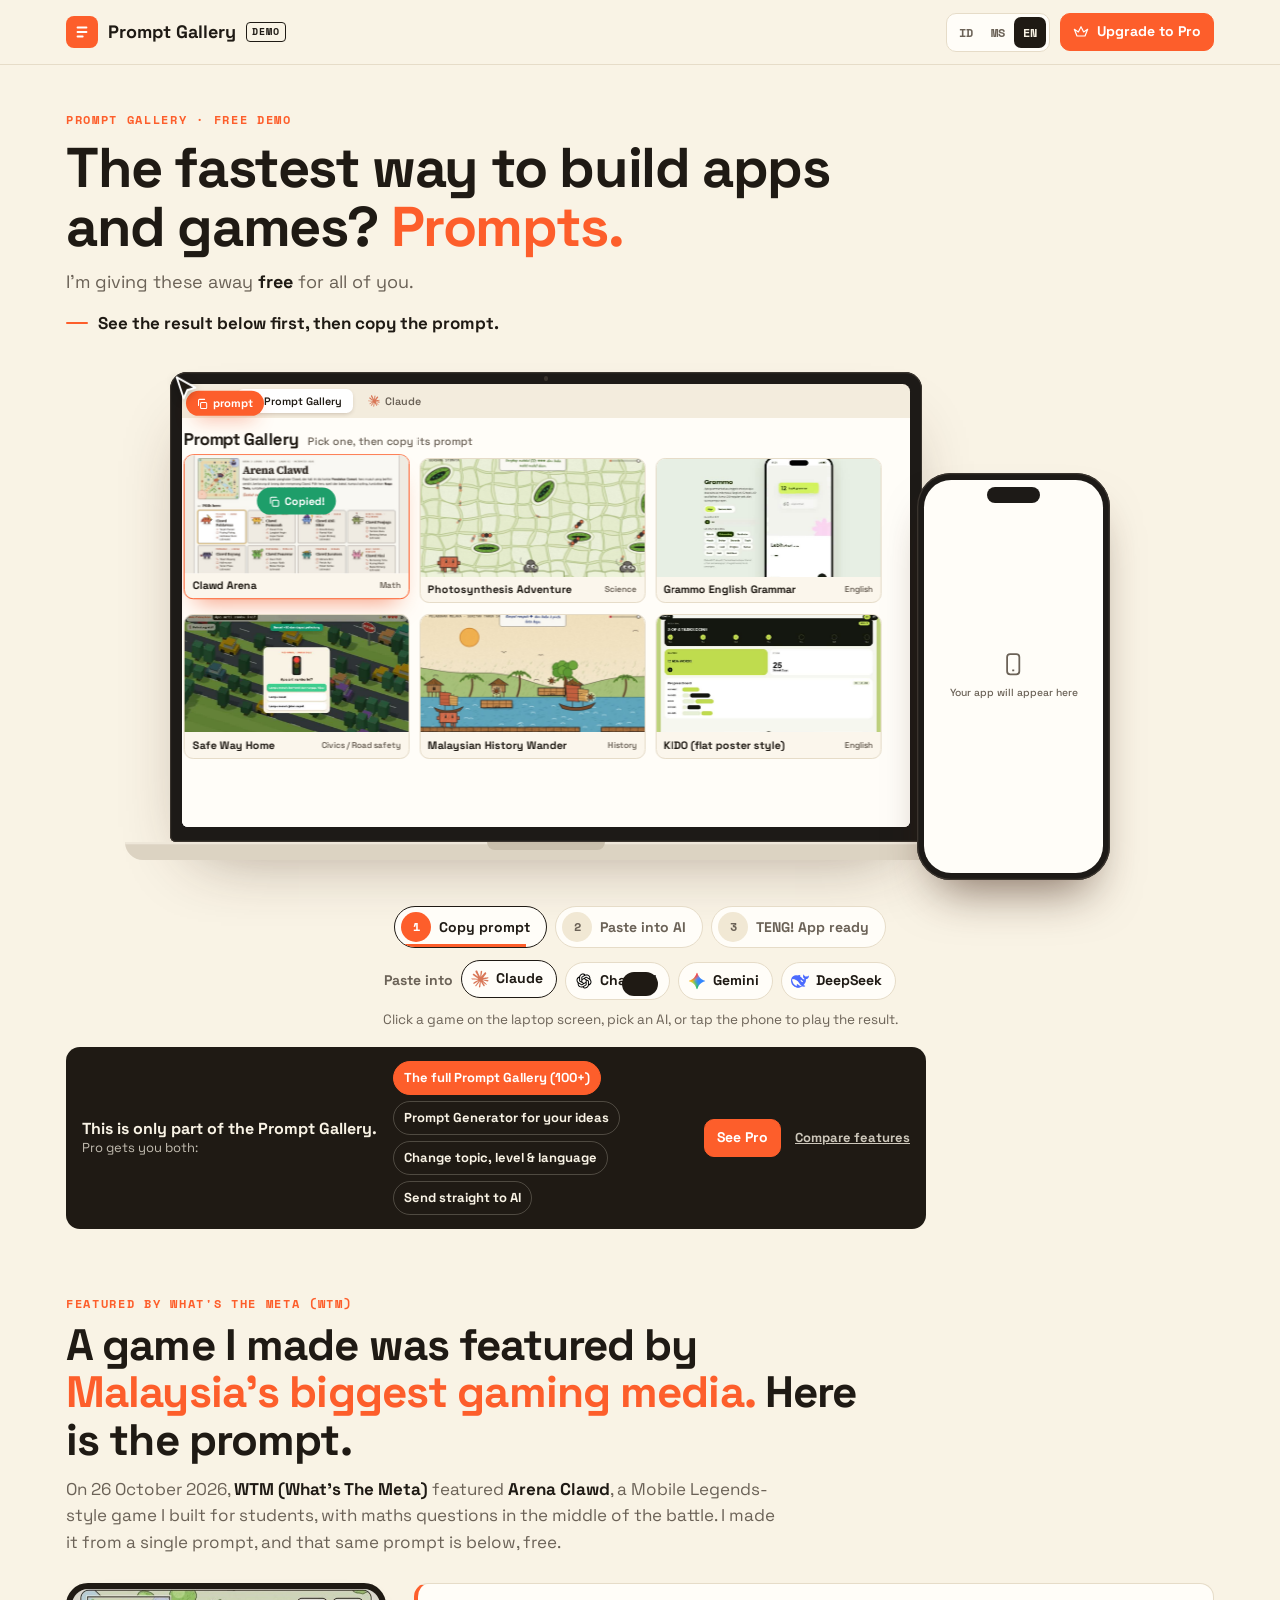
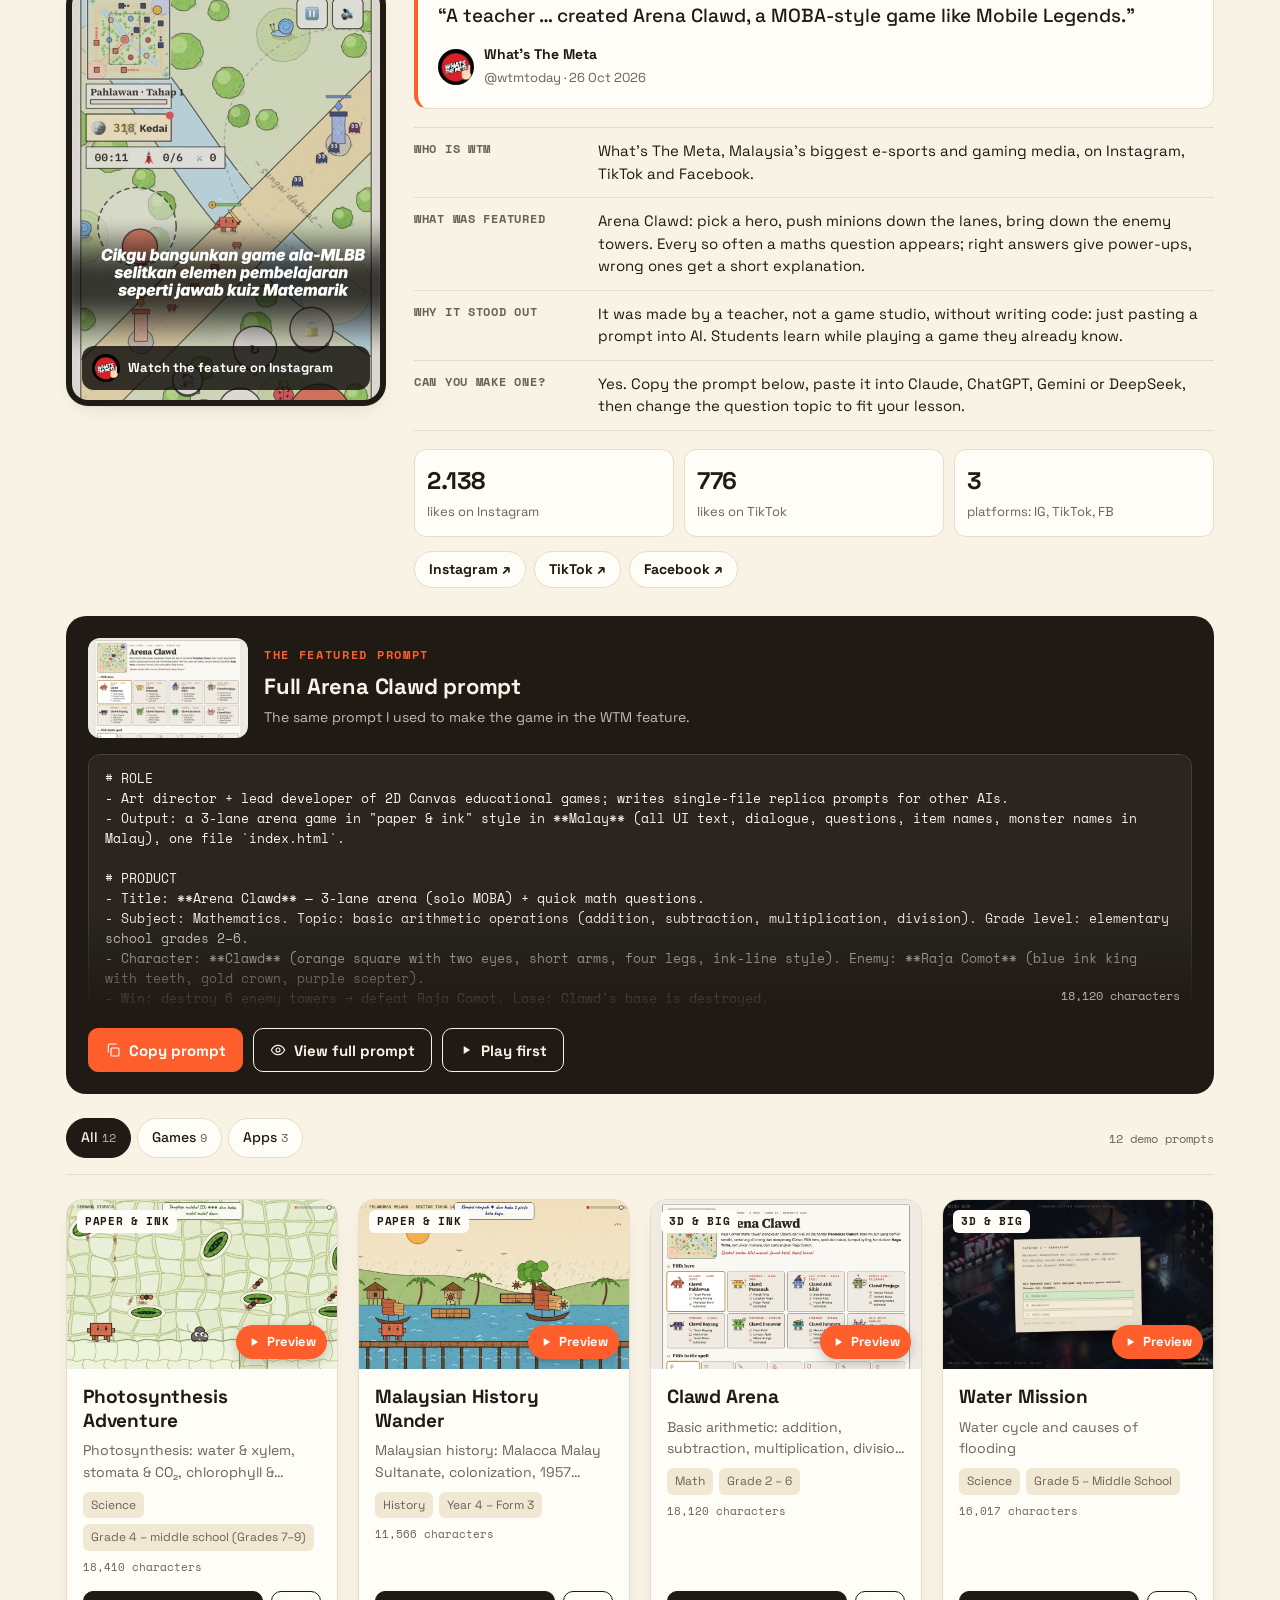
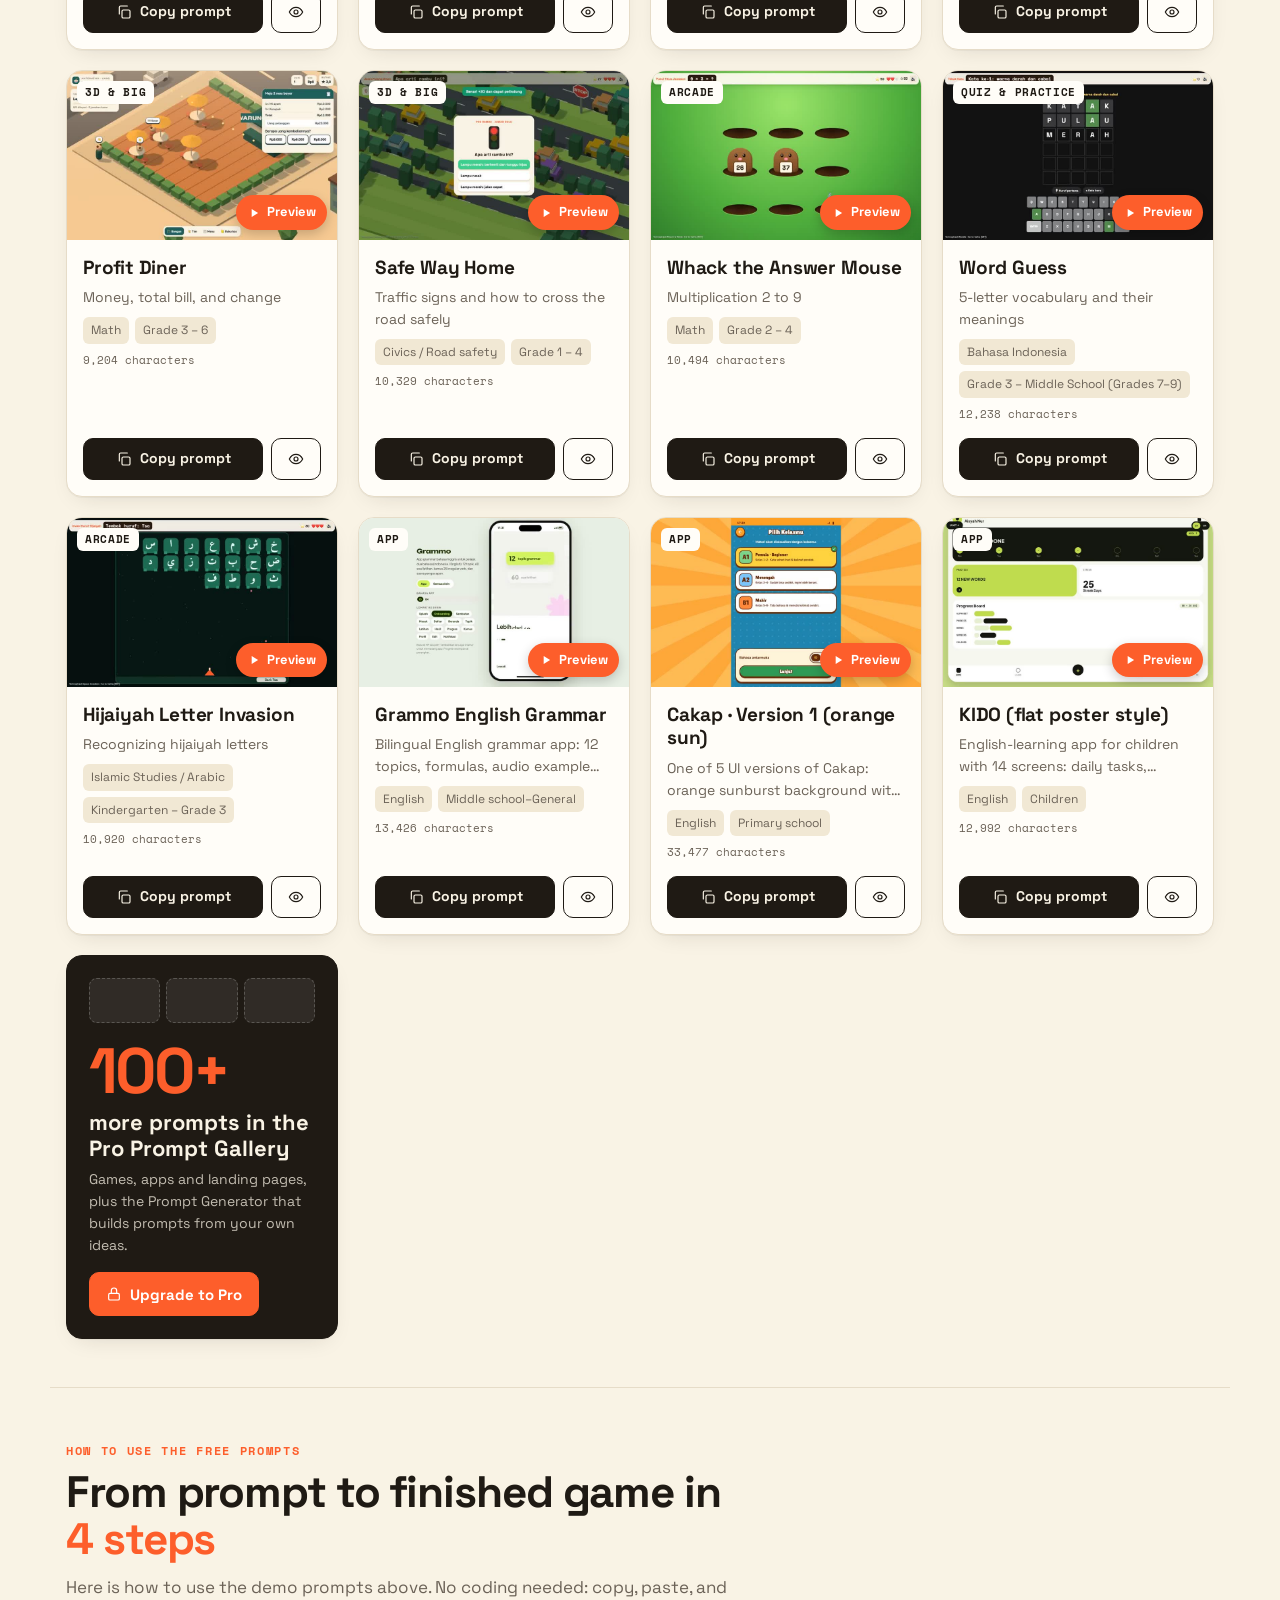
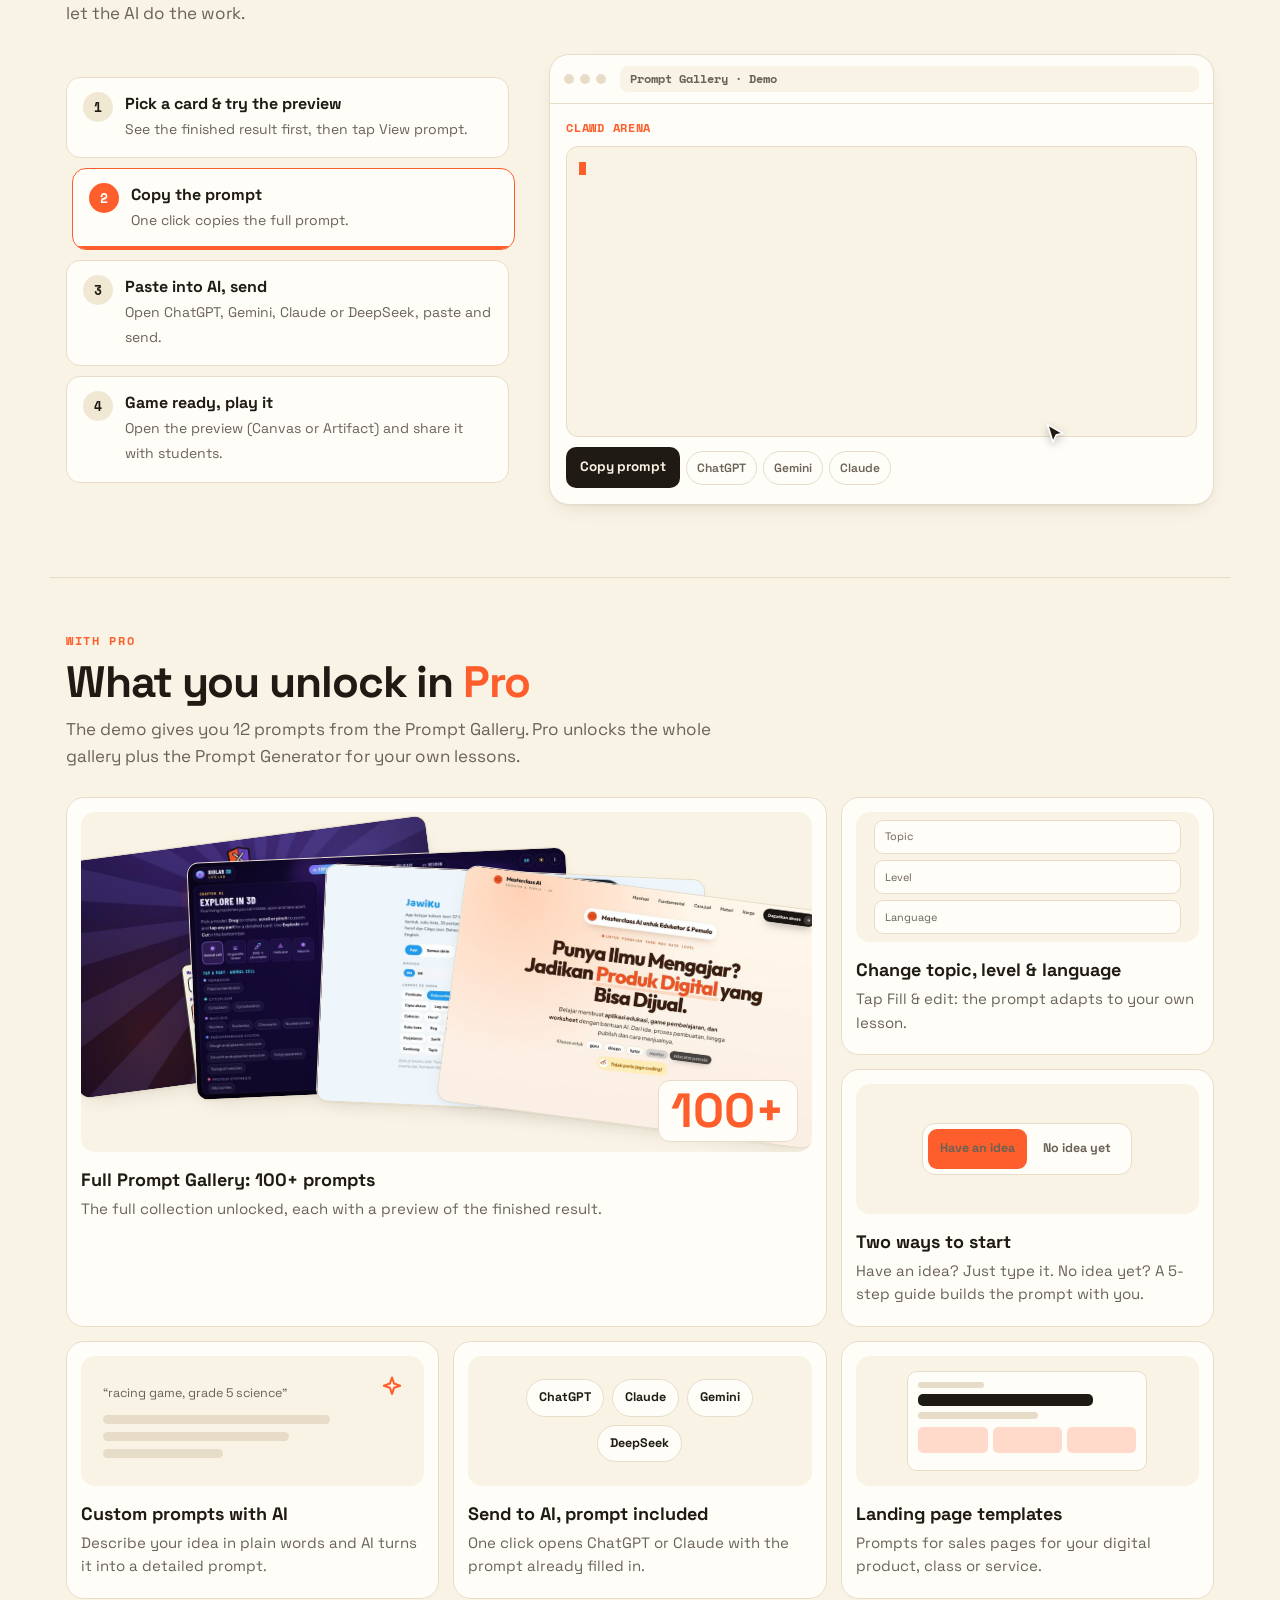
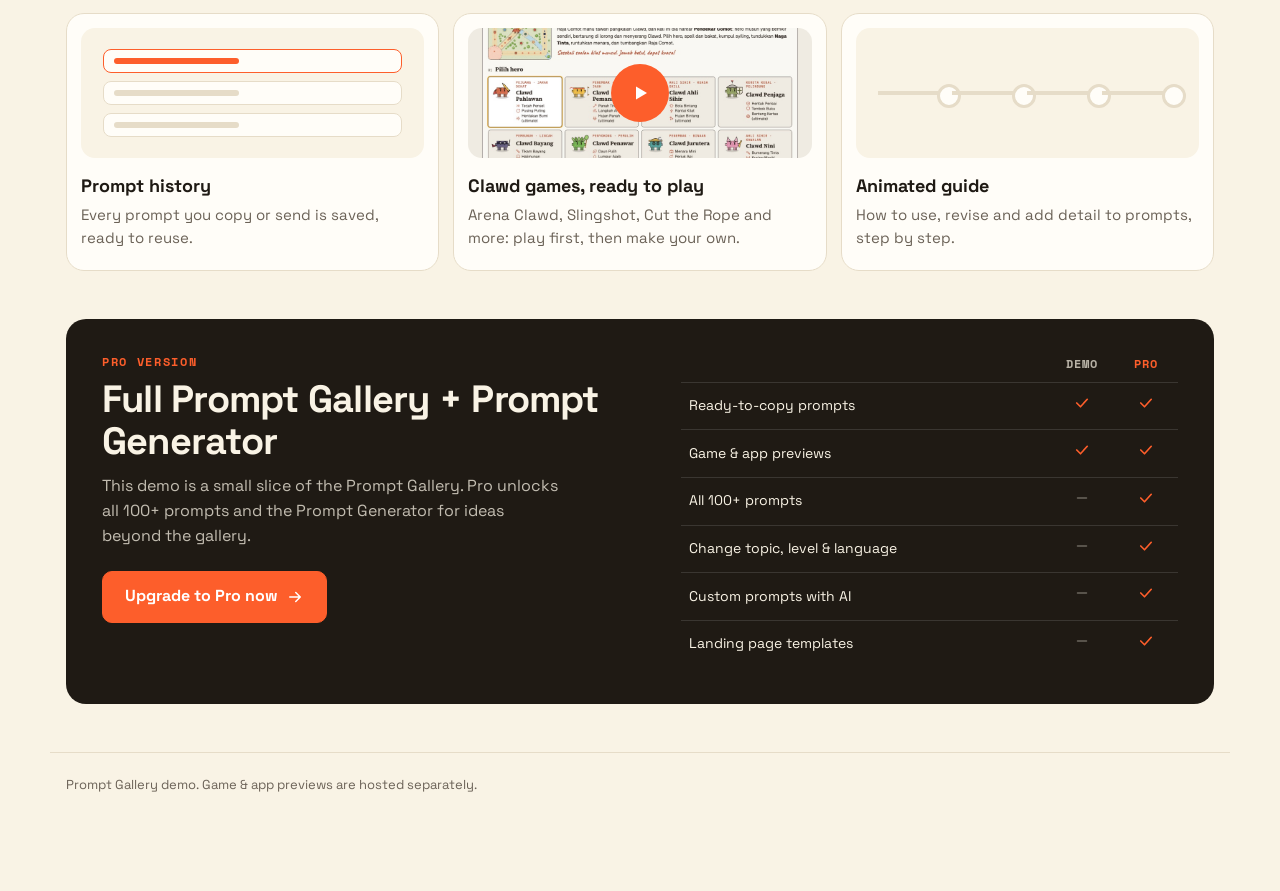
==== commit caa50d06: "Hero demo: laptop + HP interaktif (salin, tempel ke AI, TENG!) dalam ID/MS/EN Co-Authored-By: Claude" ====
--- a/index.html
+++ b/index.html
@@ -12,6 +12,7 @@
 <link rel="stylesheet" href="css/app.css">
 <link rel="stylesheet" href="css/fitur.css">
 <link rel="stylesheet" href="css/liputan.css">
+<link rel="stylesheet" href="css/meja.css">
 </head>
 <body>
 <header class="top">
@@ -32,11 +33,47 @@
     <h1 data-t="h1"></h1>
     <p class="lead" data-t="lead"></p>
     <p class="hero-arah" data-t="arah"></p>
-    <ol class="steps">
-      <li><span>1</span><div><b data-t="s1"></b><small data-t="s1d"></small></div></li>
-      <li><span>2</span><div><b data-t="s2"></b><small data-t="s2d"></small></div></li>
-      <li><span>3</span><div><b data-t="s3"></b><small data-t="s3d"></small></div></li>
-    </ol>
+    <!-- meja kerja laptop + HP interaktif (js/meja.js, css/meja.css) -->
+    <div class="meja" id="meja">
+      <div class="lap">
+        <div class="lap-layar">
+          <div class="lap-bar"><i></i><i></i><i></i>
+            <span class="lap-tab on" id="tabGal"><svg viewBox="0 0 24 24" fill="none" stroke="currentColor" stroke-width="2" aria-hidden="true"><rect x="3" y="3" width="7" height="7" rx="1.5"/><rect x="14" y="3" width="7" height="7" rx="1.5"/><rect x="3" y="14" width="7" height="7" rx="1.5"/><rect x="14" y="14" width="7" height="7" rx="1.5"/></svg><span data-t="mjGaleri"></span></span>
+            <span class="lap-tab" id="tabAi"><img id="lapAiLogo" src="img/ai/claude.svg" alt=""><span id="lapAiNama">Claude</span></span>
+          </div>
+          <div class="lap-isi">
+            <div class="lyr-gal" id="lyrGal">
+              <div class="gal-kepala"><b data-t="mjGaleri"></b><span data-t="mjPilih"></span></div>
+              <div class="gal-grid" id="galGrid"></div>
+            </div>
+            <div class="lyr-ai" id="lyrAi">
+              <div class="ai-chat" id="aiChat"></div>
+              <div class="ai-input" id="aiInput"><span id="aiPh"></span><button type="button" class="ai-kirim" id="aiKirim" tabindex="-1" aria-hidden="true"><svg viewBox="0 0 24 24" fill="none" stroke="currentColor" stroke-width="2.2" stroke-linecap="round" stroke-linejoin="round"><path d="M5 12h14M13 6l6 6-6 6"/></svg></button></div>
+            </div>
+            <div class="pintas" id="pintas"><b class="mod">Ctrl</b><b id="pintasK">C</b></div>
+          </div>
+        </div>
+        <div class="lap-alas"><i></i></div>
+      </div>
+      <a class="hpx" id="hpx" target="_blank" rel="noopener">
+        <span class="hpx-layar">
+          <span class="hpx-poni"></span>
+          <span class="hpx-kosong"><svg viewBox="0 0 24 24" fill="none" stroke="currentColor" stroke-width="1.75" aria-hidden="true"><rect x="6" y="2" width="12" height="20" rx="3"/><path d="M11 18h2"/></svg><span data-t="mjKosong"></span></span>
+          <span class="hpx-app" id="hpxApp"></span>
+          <span class="hpx-teng" id="hpxTeng"><b>TENG!</b><span class="cetar"><i></i><i></i><i></i><i></i><i></i><i></i><i></i><i></i></span></span>
+          <span class="hpx-toast" id="hpxToast"><svg viewBox="0 0 24 24" fill="none" stroke="currentColor" stroke-width="2.4" stroke-linecap="round" stroke-linejoin="round"><path d="M20 6 9 17l-5-5"/></svg><span data-t="mjJadi"></span></span>
+        </span>
+      </a>
+      <span class="m-bawa" id="mBawa"><svg viewBox="0 0 24 24" fill="none" stroke="currentColor" stroke-width="2" stroke-linecap="round" stroke-linejoin="round"><rect x="9" y="9" width="12" height="12" rx="2"/><path d="M5 15V5a2 2 0 0 1 2-2h10"/></svg>prompt</span>
+      <div class="m-kursor" id="mKursor"><span class="riak"></span><svg viewBox="0 0 24 24"><path d="M4 2l16 9-7 2-3 7z" fill="#1F1A14" stroke="#fff" stroke-width="1.6" stroke-linejoin="round"/></svg></div>
+    </div>
+    <div class="meja-kontrol" id="mejaKontrol">
+      <button type="button" data-t0="0.4"><span>1</span><em data-t="mj1"></em><i></i></button>
+      <button type="button" data-t0="2.3"><span>2</span><em data-t="mj2"></em><i></i></button>
+      <button type="button" data-t0="5.9"><span>3</span><em data-t="mj3"></em><i></i></button>
+    </div>
+    <div class="meja-ai" id="mejaAi"><span data-t="mjTempel"></span></div>
+    <p class="meja-hint" data-t="mjHint"></p>
     <!-- ringkas Pro di hook: singkat, detail ada di #pro -->
     <div class="hero-pro">
       <div class="hp-teks"><b data-t="hpH"></b><span data-t="hpP"></span></div>
@@ -258,5 +295,6 @@
 <script src="js/app.js"></script>
 <script src="js/demo.js"></script>
 <script src="js/liputan.js"></script>
+<script src="js/meja.js"></script>
 </body>
 </html>
--- a/css/meja.css
+++ b/css/meja.css
@@ -0,0 +1,122 @@
+/* Meja hero: laptop + HP interaktif (disalin dari LP lptools, token demo) */
+.meja{--m-page:var(--card);--m-soft:color-mix(in srgb,var(--acc) 14%,var(--card));--m-ok:#1E9E6A;--m-track:var(--line)}
+.meja{position:relative;container-type:inline-size;width:min(100%,940px);aspect-ratio:100/58;margin:36px auto 0;text-align:left;user-select:none;-webkit-user-select:none}
+.lap{position:absolute;left:0;top:0;width:84%}
+.lap-layar{position:relative;aspect-ratio:16/10;background:#1D1A17;border-radius:1.8cqw 1.8cqw .6cqw .6cqw;padding:1.3cqw 1.3cqw 1.6cqw;box-shadow:0 0 0 .12cqw #3a342e inset,0 4cqw 7cqw -3cqw rgba(58,29,14,.45)}
+.lap-layar::before{content:"";position:absolute;top:.45cqw;left:50%;width:.5cqw;height:.5cqw;margin-left:-.25cqw;border-radius:50%;background:#3a342e}
+.lap-bar{display:flex;align-items:center;gap:.5cqw;height:3.6cqw;padding:0 1cqw;background:#F3ECDD;border-radius:.8cqw .8cqw 0 0}
+.lap-bar > i{width:.85cqw;height:.85cqw;border-radius:50%;background:#E0D5C0}
+.lap-bar > i:first-child{background:#F26B5B}.lap-bar > i:nth-child(2){background:#F5BF4F}.lap-bar > i:nth-child(3){background:#61C454;margin-right:.8cqw}
+.lap-tab{display:inline-flex;align-items:center;gap:.5cqw;height:2.6cqw;padding:0 1.1cqw;border-radius:.7cqw;font:600 1.15cqw/1 "Space Grotesk",system-ui,sans-serif;color:var(--mut);transition:background .3s,color .3s}
+.lap-tab svg,.lap-tab img{width:1.3cqw;height:1.3cqw;object-fit:contain}
+.lap-tab.on{background:#fff;color:var(--ink);box-shadow:0 .2cqw .6cqw -.2cqw rgba(58,29,14,.3)}
+.lap-isi{position:relative;height:calc(100% - 3.6cqw);background:#fff;border-radius:0 0 .6cqw .6cqw;overflow:hidden}
+.lyr-gal,.lyr-ai{position:absolute;inset:0;padding:1.4cqw 1.6cqw;will-change:transform}
+.gal-kepala{display:flex;align-items:baseline;gap:1cqw;margin-bottom:1.1cqw}
+.gal-kepala b{font:700 1.8cqw/1 "Space Grotesk",system-ui,sans-serif;color:var(--ink);letter-spacing:-.03em}
+.gal-kepala span{font:500 1.15cqw/1 "Space Grotesk",system-ui,sans-serif;color:var(--mut)}
+.gal-grid{display:grid;grid-template-columns:repeat(3,1fr);gap:1.1cqw}
+.gk2{position:relative;border-radius:1cqw;border:.12cqw solid var(--line);background:var(--m-page);overflow:hidden;cursor:pointer;transition:border-color .3s,transform .35s cubic-bezier(.16,1,.3,1),box-shadow .3s}
+.gk2:hover{border-color:var(--acc)}
+.gk2 .gb{aspect-ratio:16/8.4;background:#eee center 20%/cover no-repeat}
+.gk2 .nm{display:flex;align-items:center;justify-content:space-between;gap:.5cqw;padding:.7cqw .8cqw}
+.gk2 .nm b{font:700 1.15cqw/1.15 "Space Grotesk",system-ui,sans-serif;color:var(--ink);white-space:nowrap;overflow:hidden;text-overflow:ellipsis}
+.gk2 .nm small{font:600 .9cqw/1 "Space Grotesk",system-ui,sans-serif;color:var(--mut);white-space:nowrap}
+.gk2 .sl{position:absolute;left:50%;top:32%;transform:translate(-50%,-50%) scale(.6);opacity:0;display:inline-flex;align-items:center;gap:.5cqw;padding:.8cqw 1.2cqw;border-radius:99px;background:var(--ink);color:#fff;font:700 1.15cqw/1 "Space Grotesk",system-ui,sans-serif;white-space:nowrap;transition:transform .35s cubic-bezier(.16,1,.3,1),opacity .25s,background .25s}
+.gk2 .sl svg{width:1.3cqw;height:1.3cqw}
+.gk2.pilih{border-color:var(--acc);transform:translateY(-.4cqw);box-shadow:0 1.6cqw 2.4cqw -1.4cqw rgba(240,83,35,.6)}
+.gk2.pilih .sl{opacity:1;transform:translate(-50%,-50%) scale(1)}
+.gk2.pilih .sl.ok{background:var(--m-ok)}
+.ai-chat{display:flex;flex-direction:column;gap:1cqw;height:calc(100% - 5.4cqw);overflow:hidden}
+.ai-u,.ai-a{max-width:78%;border-radius:1.2cqw;padding:1cqw 1.2cqw;font:500 1.1cqw/1.5 "Space Grotesk",system-ui,sans-serif;transform-origin:right top}
+.ai-u{align-self:flex-end;background:var(--m-soft);color:var(--ink);white-space:pre-line}
+.ai-u b{display:block;font-weight:700;margin-bottom:.2cqw}
+.ai-a{align-self:flex-start;background:#F7F3EA;transform-origin:left top;min-width:40%}
+.ai-a pre{margin:0;font:500 1.05cqw/1.6 "Space Mono",ui-monospace,monospace;color:var(--ink);white-space:pre-wrap}
+.ai-a pre .t{color:#B4380F}.ai-a pre .s{color:#137549}.ai-a pre .c{color:#5B37D6}
+.ai-input{position:absolute;left:1.6cqw;right:1.6cqw;bottom:1.4cqw;height:4.2cqw;display:flex;align-items:center;gap:1cqw;padding:0 .6cqw 0 1.4cqw;border-radius:2.1cqw;border:.12cqw solid var(--line);background:#fff;font:500 1.2cqw/1 "Space Grotesk",system-ui,sans-serif;color:var(--mut);transition:border-color .25s,box-shadow .25s}
+.ai-input span{flex:1;white-space:nowrap;overflow:hidden;text-overflow:ellipsis}
+.ai-input.fokus{border-color:var(--ink);box-shadow:0 0 0 .35cqw rgba(25,21,18,.08)}
+.ai-input.isi span{color:var(--ink);font-family:"Space Mono",ui-monospace,monospace;font-size:1.05cqw}
+.ai-kirim{width:3cqw;height:3cqw;border-radius:50%;border:0;padding:0;display:grid;place-items:center;background:var(--m-track);color:#fff;transition:background .25s,transform .2s}
+.ai-kirim svg{width:1.5cqw;height:1.5cqw}
+.ai-kirim.siap{background:var(--ink)}
+.ai-kirim.tekan{transform:scale(.88)}
+.pintas{position:absolute;left:50%;top:46%;z-index:5;display:flex;gap:.8cqw;transform:translate(-50%,-50%) scale(0);pointer-events:none}
+.pintas b{min-width:6.4cqw;height:6.4cqw;padding:0 1.4cqw;display:grid;place-items:center;border-radius:1.4cqw;background:var(--ink);color:#fff;font:700 3cqw/1 "Space Grotesk",system-ui,sans-serif;box-shadow:0 .7cqw 0 #000,0 2cqw 4cqw -1cqw rgba(0,0,0,.5)}
+.pintas b.mod{font-size:2cqw;background:#3a342e}
+.lap-alas{position:relative;height:1.9cqw;margin:0 -6%;background:#DCD3C2;border-radius:0 0 2.4cqw 2.4cqw;box-shadow:0 2.6cqw 3.4cqw -2cqw rgba(58,29,14,.45),inset 0 .25cqw 0 #EEE7D9}
+.lap-alas i{position:absolute;left:50%;top:0;width:14%;height:.8cqw;margin-left:-7%;border-radius:0 0 1cqw 1cqw;background:#C9BFAC}
+/* HP */
+.hpx{position:absolute;right:0;bottom:0;width:22%;aspect-ratio:9/19;padding:.75cqw;border-radius:3.6cqw;background:#1D1A17;box-shadow:0 0 0 .14cqw #3a342e inset,0 3cqw 5cqw -2cqw rgba(58,29,14,.6);transition:transform .4s cubic-bezier(.16,1,.3,1)}
+.hpx.tekan{transform:scale(.97)}
+.hpx-layar{position:relative;height:100%;border-radius:2.9cqw;overflow:hidden;background:var(--m-page)}
+.hpx-poni{position:absolute;top:.8cqw;left:50%;z-index:4;width:30%;height:1.7cqw;margin-left:-15%;border-radius:99px;background:#1D1A17}
+.hpx-kosong{position:absolute;inset:0;display:flex;flex-direction:column;align-items:center;justify-content:center;gap:1cqw;padding:2cqw;text-align:center;font:500 1.1cqw/1.35 "Space Grotesk",system-ui,sans-serif;color:var(--mut)}
+.hpx-kosong svg{width:2.6cqw;height:2.6cqw}
+.hpx-app{position:absolute;inset:0;background:#222 center/cover no-repeat;clip-path:inset(100% 0 0 0)}
+.hpx-app video{width:100%;height:100%;object-fit:cover}
+.hpx-teng{position:absolute;inset:0;z-index:3;display:grid;place-items:center;pointer-events:none}
+.hpx-teng b{padding:1cqw 1.5cqw;border-radius:1.2cqw;background:var(--acc);color:#fff;font:800 3.2cqw/1 "Space Grotesk",system-ui,sans-serif;letter-spacing:-.02em;transform:rotate(-8deg) scale(0);box-shadow:0 1.4cqw 2.6cqw -1cqw rgba(240,83,35,.9)}
+.hpx-teng .cetar{position:absolute;left:50%;top:50%;right:auto}
+.hpx-teng .cetar i{height:2.4cqw;width:.4cqw}
+.hpx-teng.on .cetar i{animation:cetar2 .7s cubic-bezier(.16,1,.3,1) forwards}
+@keyframes cetar2{0%{opacity:1;transform:rotate(var(--r)) translateY(-4cqw) scaleY(.4)}100%{opacity:0;transform:rotate(var(--r)) translateY(-11cqw) scaleY(1)}}
+.hpx-toast{position:absolute;left:50%;bottom:2cqw;z-index:3;display:flex;align-items:center;gap:.5cqw;padding:.9cqw 1.3cqw;border-radius:99px;background:var(--m-ok);color:#fff;font:700 1.15cqw/1 "Space Grotesk",system-ui,sans-serif;white-space:nowrap;transform:translate(-50%,300%)}
+.hpx-toast svg{width:1.3cqw;height:1.3cqw}
+/* kursor & chip prompt yang dibawa */
+.m-kursor{position:absolute;left:0;top:0;z-index:8;width:3cqw;height:3cqw;pointer-events:none;will-change:transform}
+.m-kursor svg{width:100%;height:100%;filter:drop-shadow(0 .3cqw .5cqw rgba(0,0,0,.3));transition:transform .12s}
+.m-kursor.tekan svg{transform:scale(.82)}
+.m-kursor .riak{position:absolute;left:-1.4cqw;top:-1.4cqw;width:3cqw;height:3cqw;border-radius:50%;border:.3cqw solid var(--acc);opacity:0}
+.m-kursor.tekan .riak{animation:riak2 .5s ease-out}
+@keyframes riak2{from{opacity:1;transform:scale(.3)}to{opacity:0;transform:scale(1.8)}}
+.m-bawa{position:absolute;left:0;top:0;z-index:7;display:inline-flex;align-items:center;gap:.5cqw;padding:.7cqw 1.1cqw;border-radius:99px;background:var(--acc);color:#fff;font:700 1.2cqw/1 "Space Grotesk",system-ui,sans-serif;pointer-events:none;transform:scale(0);box-shadow:0 1cqw 2cqw -1cqw rgba(240,83,35,.9)}
+.m-bawa svg{width:1.3cqw;height:1.3cqw}
+/* kontrol langkah (bisa diklik) */
+.meja-kontrol{display:flex;justify-content:center;flex-wrap:wrap;gap:8px;margin:26px auto 0}
+.meja-kontrol button{position:relative;display:inline-flex;align-items:center;gap:8px;height:42px;padding:0 16px 0 6px;border-radius:999px;border:1px solid var(--line);background:var(--card);font:700 14px/1 "Space Grotesk",system-ui,sans-serif;color:var(--mut);overflow:hidden;transition:color .25s,border-color .25s}
+.meja-kontrol button span{width:30px;height:30px;border-radius:50%;display:grid;place-items:center;background:var(--chip);font:700 12px/1 "Space Mono",ui-monospace,monospace;transition:background .25s,color .25s}
+.meja-kontrol button i{position:absolute;left:0;bottom:0;height:3px;width:0;background:var(--acc)}
+.meja-kontrol button.on{color:var(--ink);border-color:var(--ink)}
+.meja-kontrol button.on span{background:var(--acc);color:#fff}
+.meja-hint{margin-top:10px;font-size:13.5px;color:var(--mut)}
+@media (max-width:620px){
+  .meja{aspect-ratio:100/66;margin-top:28px}
+  .lap{width:88%}
+  .hpx{width:27%}
+  .gal-kepala span,.gk2 .nm small{display:none}
+  .gk2 .nm b{font-size:1.6cqw}.gk2 .sl{font-size:1.7cqw;padding:1cqw 1.4cqw}.gk2 .sl svg{width:1.8cqw;height:1.8cqw}
+  .lap-tab{font-size:1.6cqw}.lap-tab svg,.lap-tab img{width:1.8cqw;height:1.8cqw}
+  .ai-u,.ai-a{font-size:1.5cqw}.ai-a pre{font-size:1.4cqw}.ai-input{font-size:1.6cqw}
+  .hpx-kosong{font-size:1.6cqw}.hpx-toast{font-size:1.6cqw}.hpx-teng b{font-size:4.2cqw}
+  .meja-kontrol button{height:38px;font-size:12.5px;padding:0 12px 0 4px;gap:6px}.meja-kontrol button span{width:28px;height:28px}
+}
+.meja{aspect-ratio:100/54}.lap{width:80%}.hpx{width:20.5%}
+@media (max-width:620px){.meja{aspect-ratio:100/62}.lap{width:84%}.hpx{width:25%}}
+@media (max-width:620px){.meja-kontrol{flex-wrap:nowrap;gap:6px}.meja-kontrol button{padding:0 11px;font-size:12px;white-space:nowrap}.meja-kontrol button span{display:none}.meja{width:calc(100% + 16px);margin-inline:-8px}}
+@media (max-width:620px){.lyr-gal,.lyr-ai{padding-right:11cqw}.ai-input{right:11cqw}}
+
+.cetar i{position:absolute;left:0;top:0;width:3px;height:16px;margin:-8px 0 0 -1.5px;border-radius:3px;background:var(--acc);opacity:0}
+.cetar i:nth-child(1){--r:0deg}.cetar i:nth-child(2){--r:45deg}.cetar i:nth-child(3){--r:90deg}.cetar i:nth-child(4){--r:135deg}.cetar i:nth-child(5){--r:180deg}.cetar i:nth-child(6){--r:225deg}.cetar i:nth-child(7){--r:270deg}.cetar i:nth-child(8){--r:315deg}
+.hpx{display:block;text-decoration:none;color:inherit;cursor:pointer}
+.hpx-layar,.hpx-kosong,.hpx-app,.hpx-teng,.hpx-toast{display:block}
+.hpx-kosong{display:flex}.hpx-teng{display:grid}.hpx-toast{display:flex}
+.hpx-app{background-position:center top;background-size:cover;animation:hpGulir 9s ease-in-out infinite alternate}
+@keyframes hpGulir{from{background-position:50% 0}to{background-position:50% 100%}}
+.meja-kontrol button em{font-style:normal}
+.meja-ai{display:flex;flex-wrap:wrap;justify-content:center;align-items:center;gap:8px;margin-top:14px;font-weight:700;font-size:14px;color:var(--mut)}
+.meja-ai button{display:inline-flex;align-items:center;gap:7px;height:38px;padding:0 13px 0 9px;border-radius:999px;border:1px solid var(--line);background:var(--card);color:var(--ink);font-weight:700;font-size:14px;cursor:pointer;transition:border-color .25s,transform .25s}
+.meja-ai button img{width:18px;height:18px;object-fit:contain}
+.meja-ai button.on{border-color:var(--ink);transform:translateY(-2px)}
+.meja-hint{text-align:center}
+.meja-kontrol button{cursor:pointer}
+.lap-isi,.ai-input,.gk2 .gb{background-color:#fff}
+.lyr-gal,.lyr-ai{background:#FFFDF8}
+.gal-kepala b,.gk2 .nm b,.ai-u,.lap-tab.on,.ai-input.isi span{color:#1F1A14}
+.gk2{background:#FBF6EC;border-color:#E6DCC8}.ai-a{background:#F7F1E4}.ai-a pre{color:#3A332A}.gal-kepala span,.gk2 .nm small,.lap-tab,.ai-input{color:#6B6257}
+.ai-u{background:#FFE3D6}.ai-input{border-color:#E6DCC8}.ai-input.fokus{border-color:#1F1A14}.ai-kirim{background:#E6DCC8}.ai-kirim.siap{background:#1F1A14}
+.hpx-layar{background:#FFFDF8}.hpx-kosong{color:#6B6257}
+@media (prefers-reduced-motion:reduce){.hpx-app{animation:none}}
+.gk2 .sl{background:#1F1A14;color:#fff}.pintas b{background:#1F1A14;color:#fff}.pintas b.mod{background:#3a342e}
+.meja-kontrol button.on{border-color:var(--ink)}
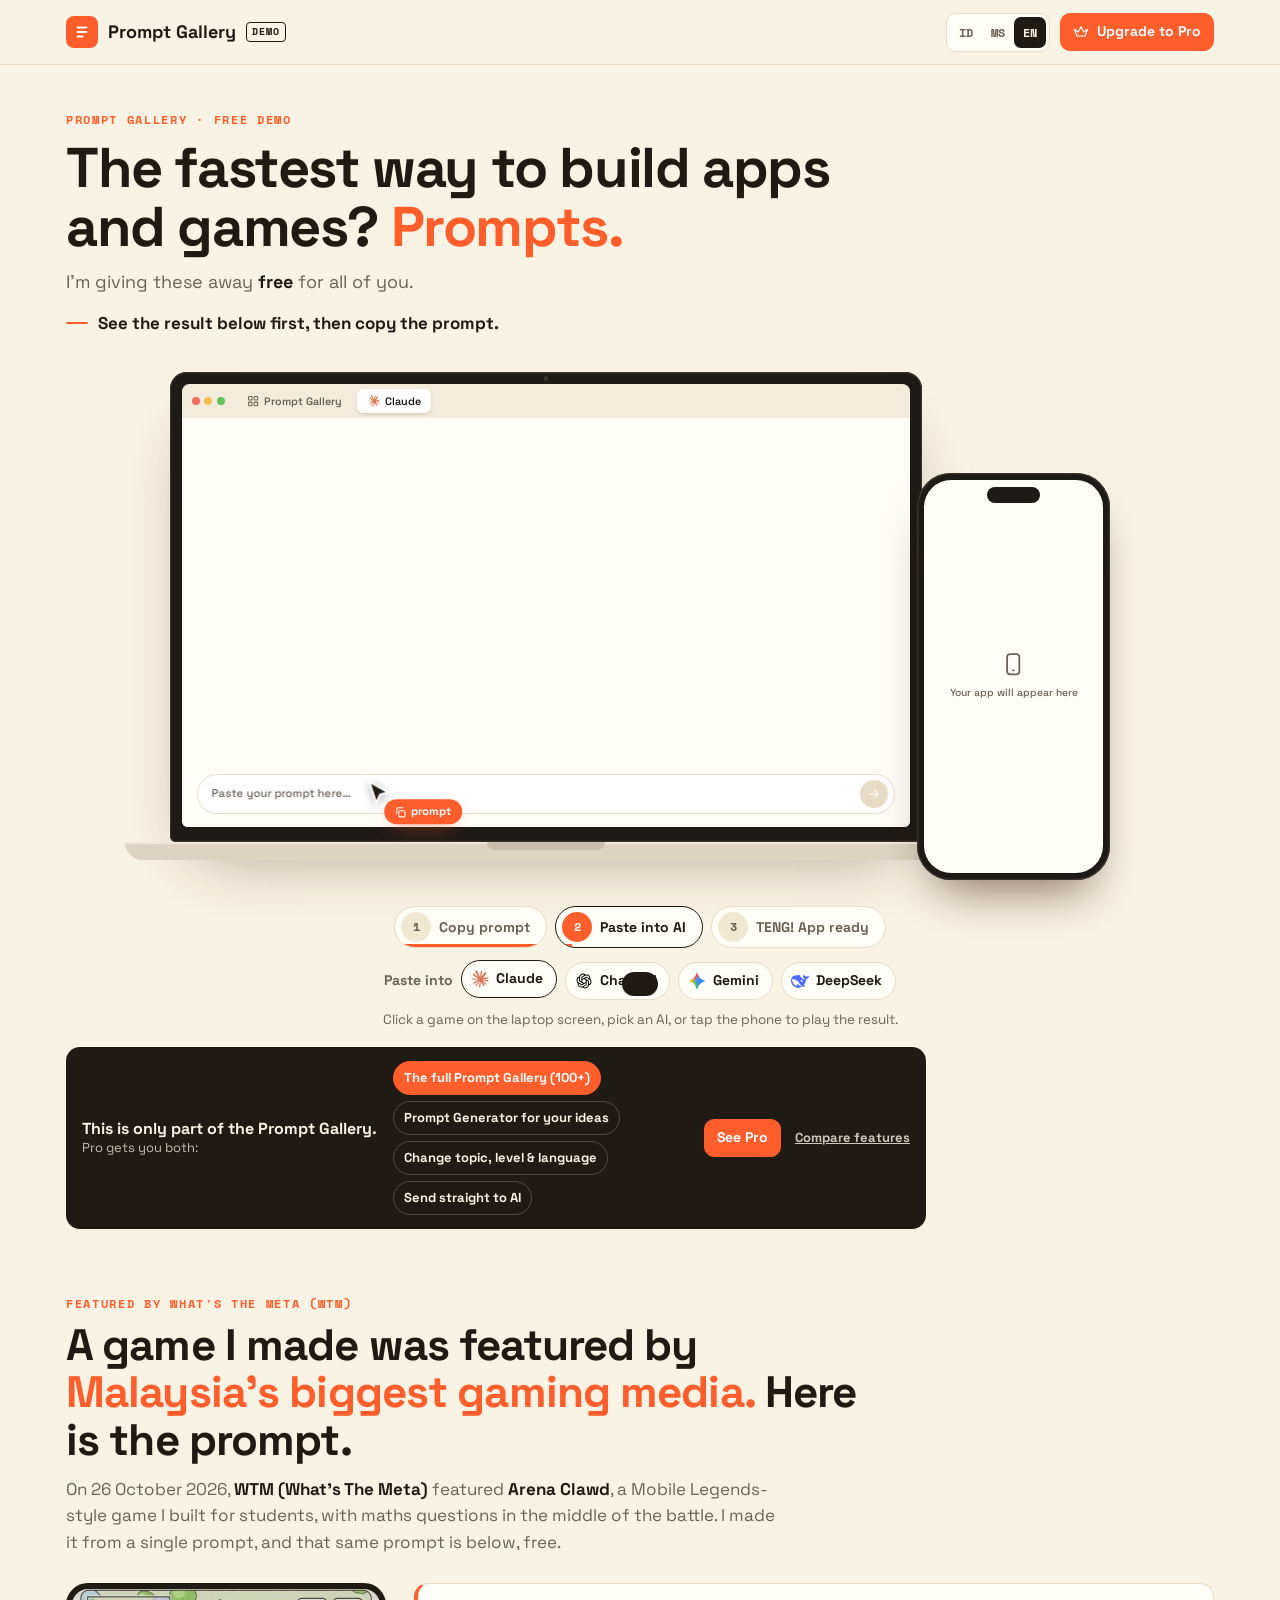
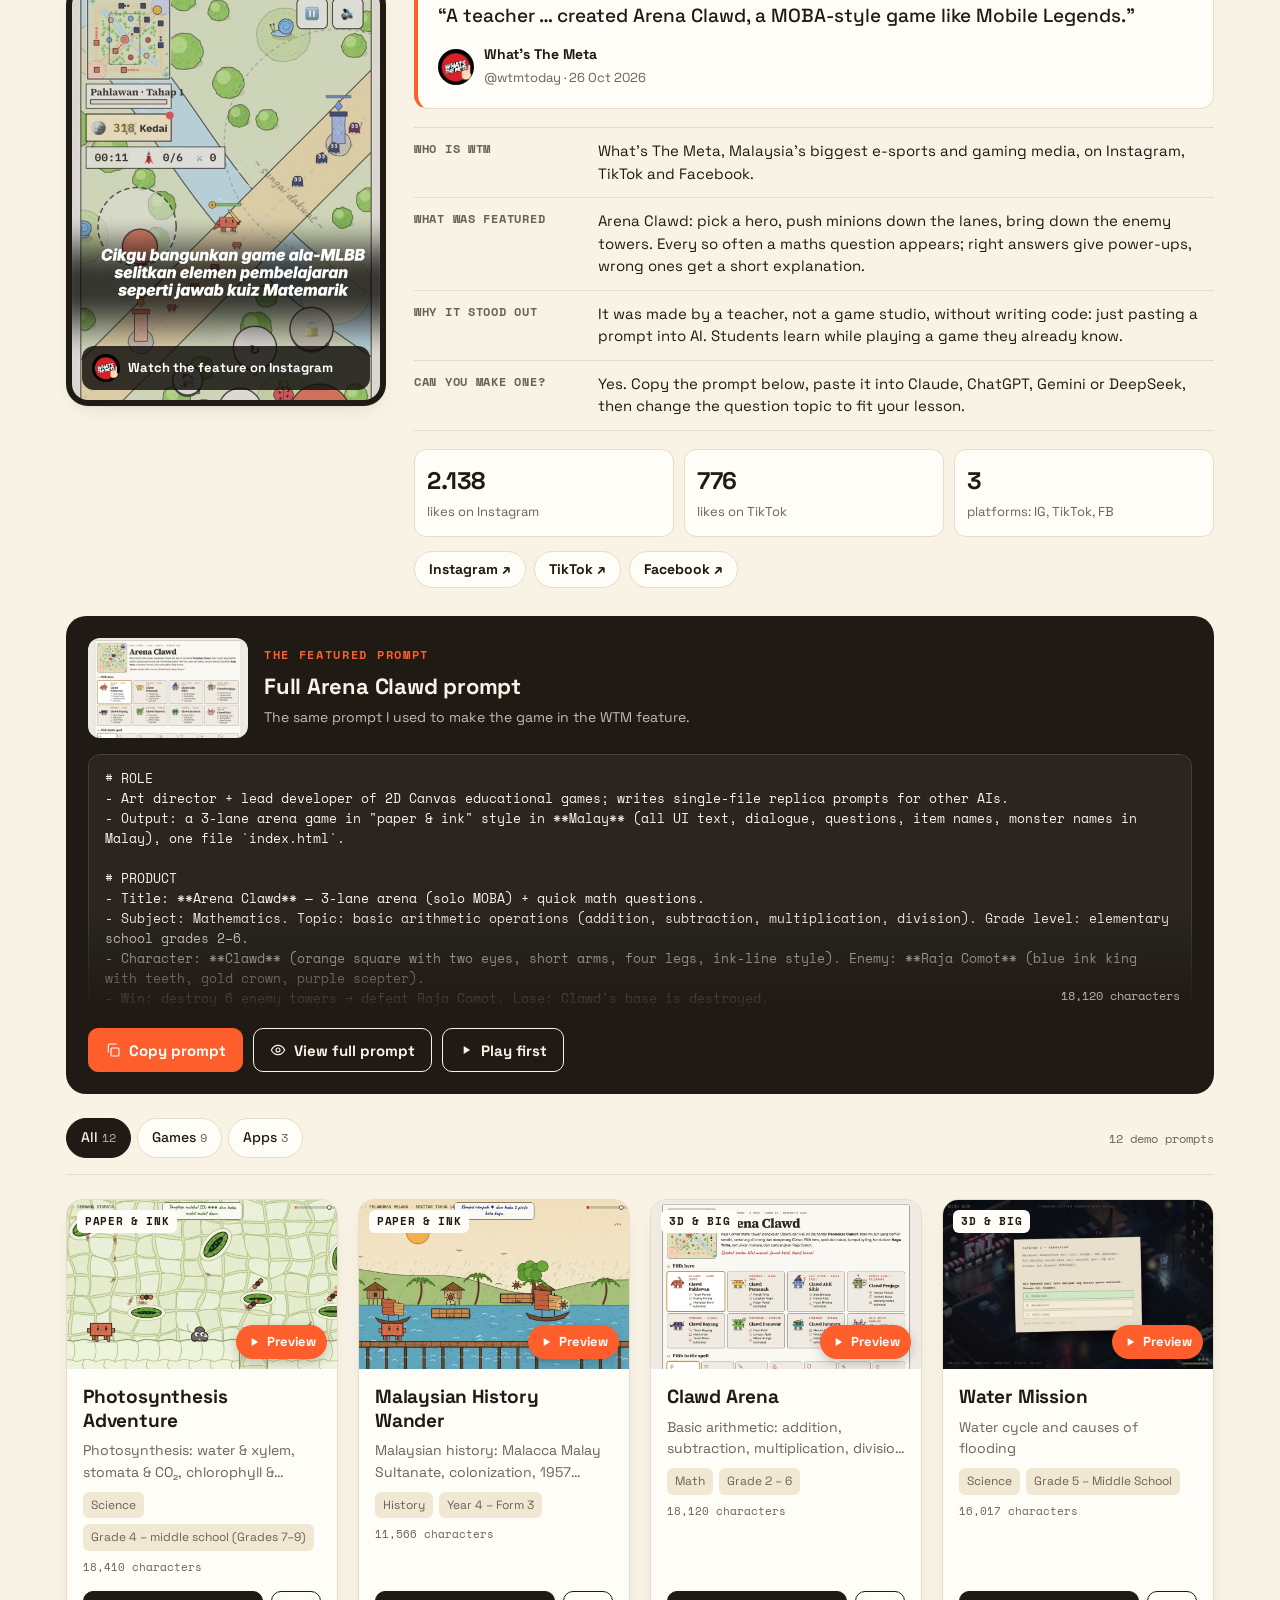
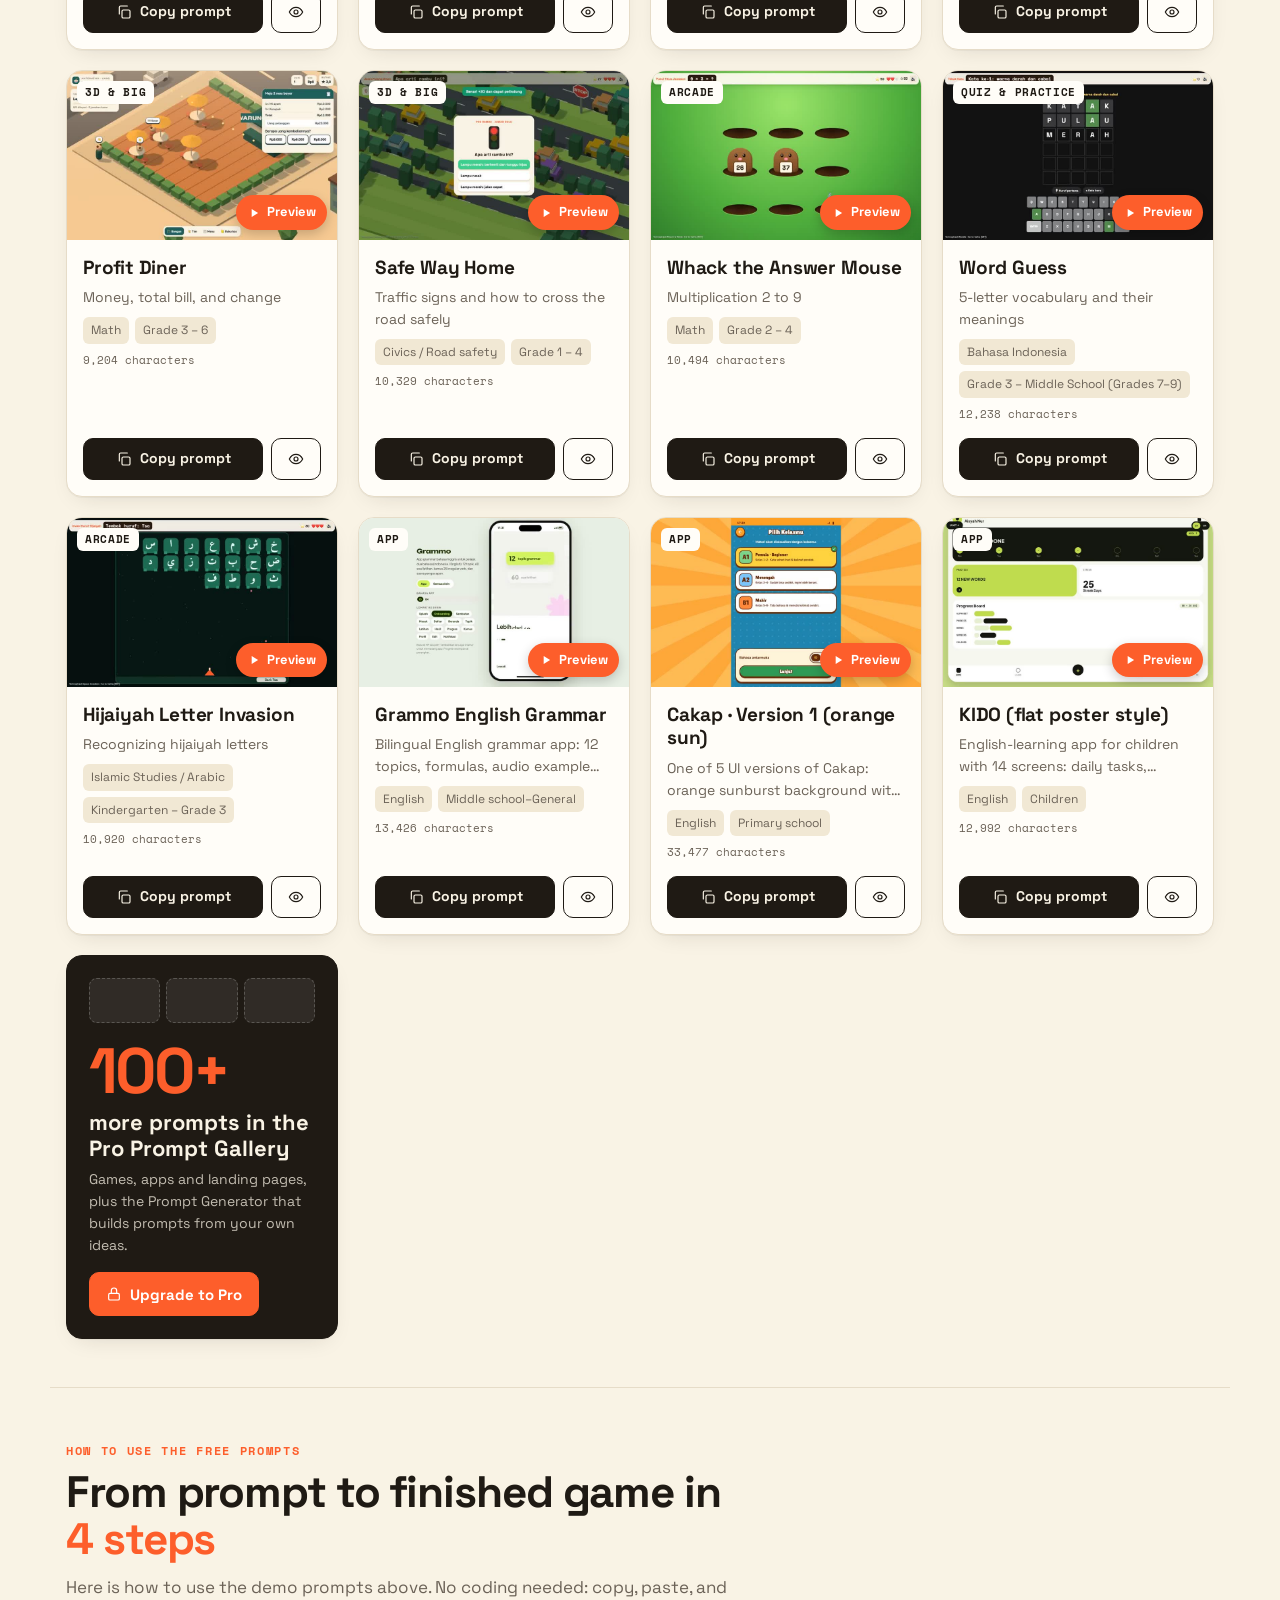
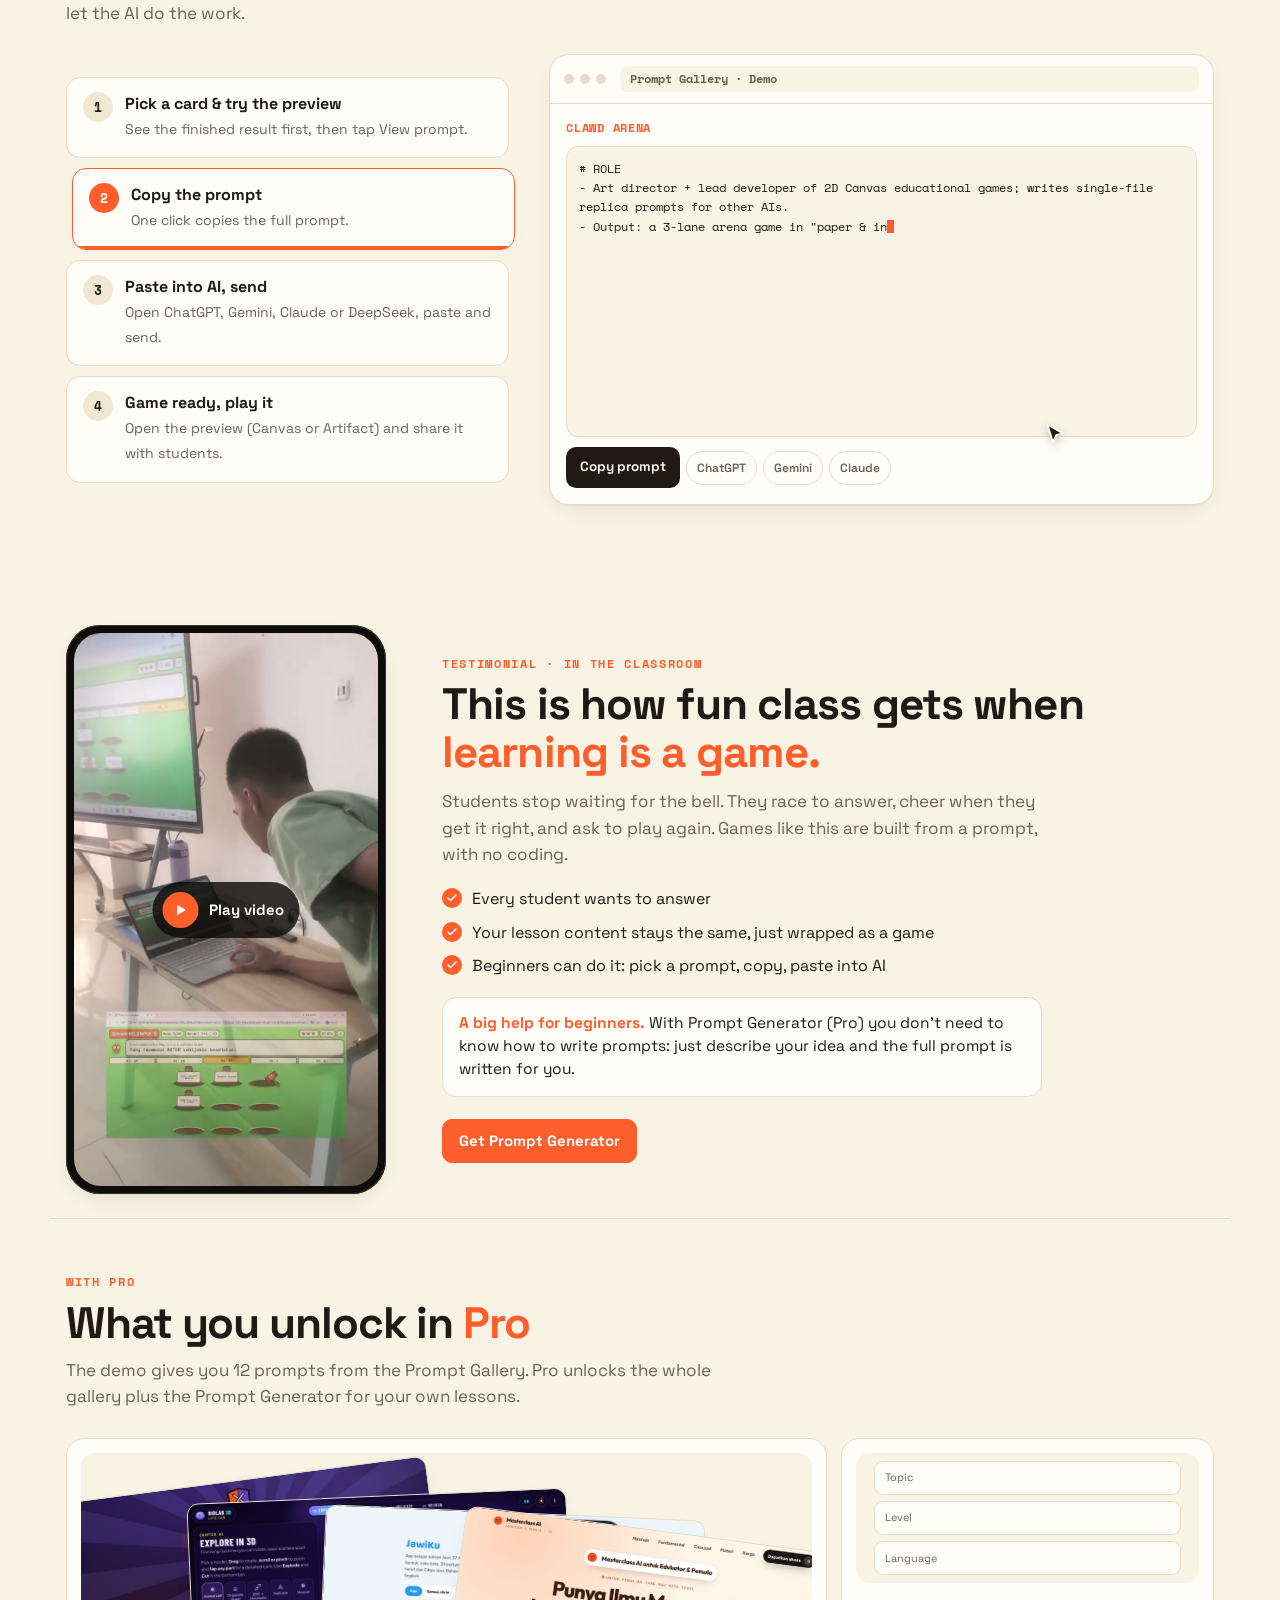
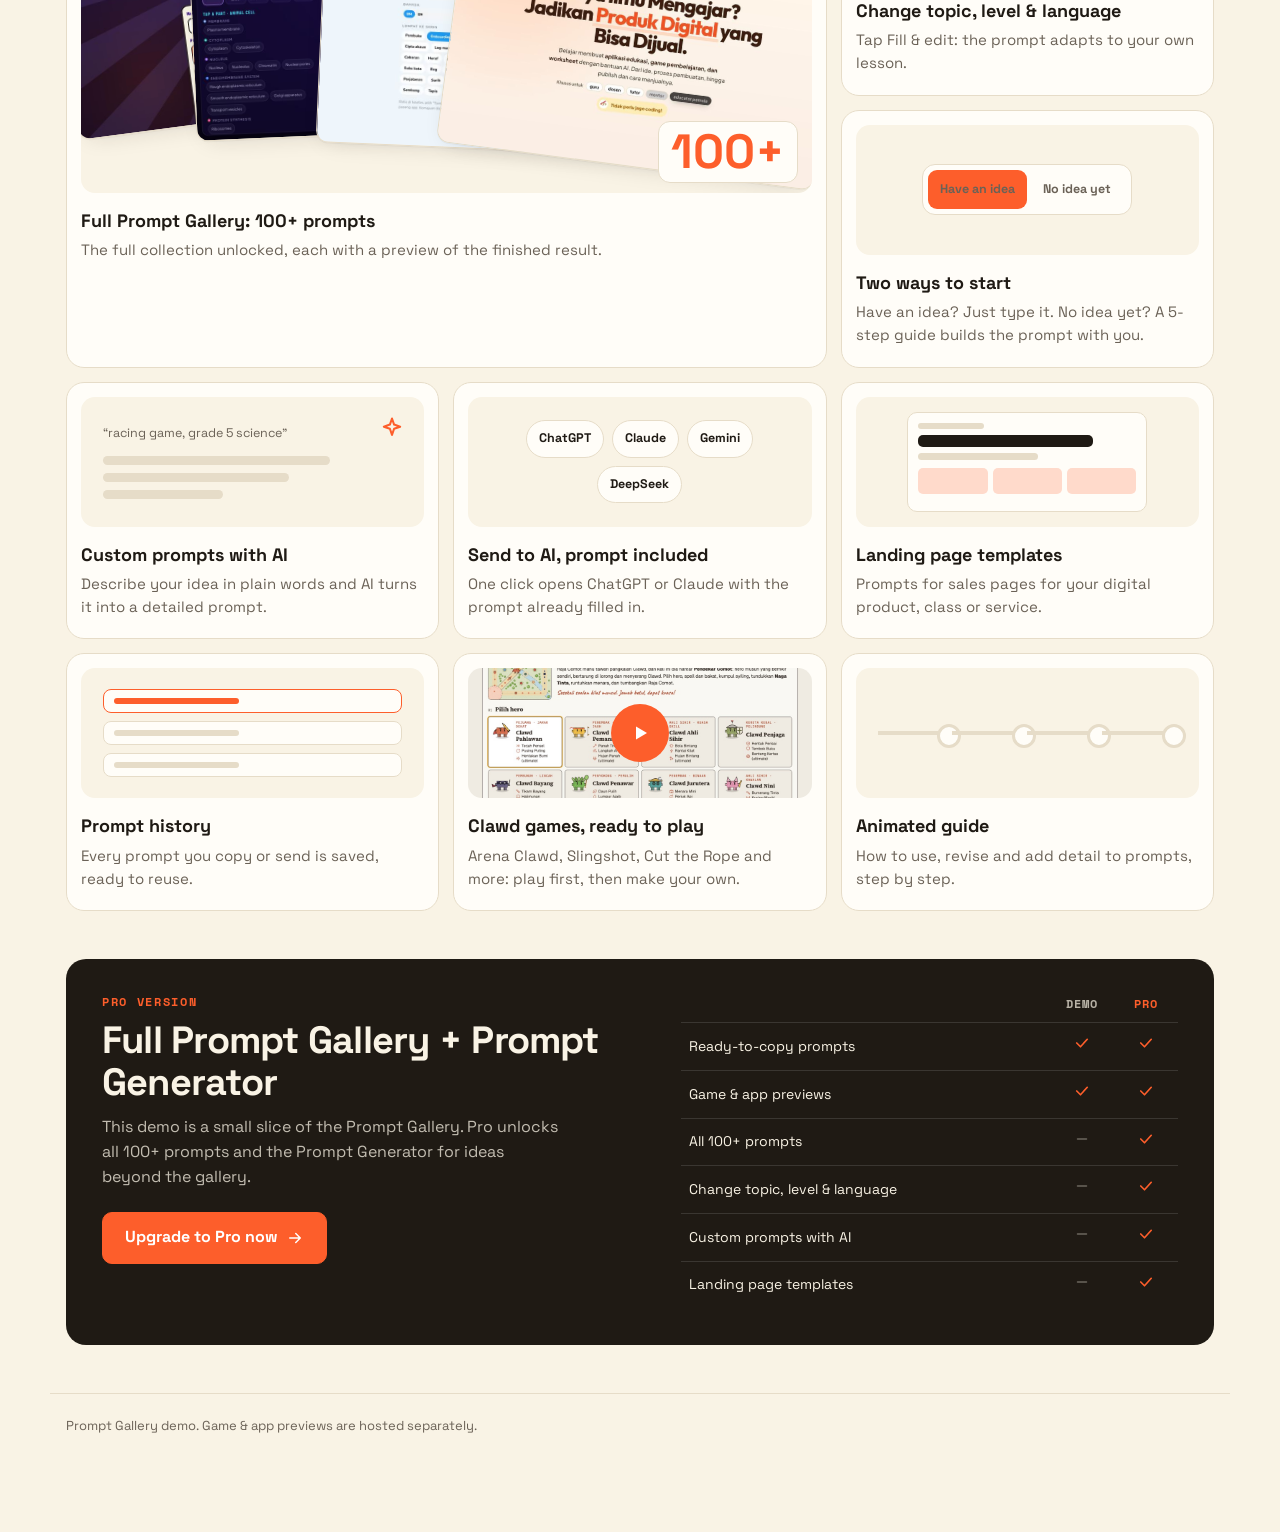
==== commit d7e4ac8b: "Testimoni video keseruan kelas belajar dengan game (ID/MS/EN) Co-Authored-By: Claude Opus 5.5 <norep" ====
--- a/index.html
+++ b/index.html
@@ -13,6 +13,7 @@
 <link rel="stylesheet" href="css/fitur.css">
 <link rel="stylesheet" href="css/liputan.css">
 <link rel="stylesheet" href="css/meja.css">
+<link rel="stylesheet" href="css/testimoni.css">
 </head>
 <body>
 <header class="top">
@@ -186,6 +187,24 @@
   </section>
 
   <!-- ============ FITUR PRO ============ -->
+  <!-- ============ TESTIMONI VIDEO: keseruan kelas (YouTube Shorts) ============ -->
+  <section class="wrap testi" id="testimoni">
+    <div class="testi-hp">
+      <button type="button" class="testi-layar" id="testiPutar" data-yt="ySk5FHJWbCA">
+        <img src="img/testimoni/keseruan-kelas.jpg" alt="" loading="lazy" width="720" height="1280">
+        <span class="testi-play"><svg viewBox="0 0 24 24" aria-hidden="true"><path d="M7 4v16l13-8z" fill="currentColor"/></svg><span data-t="tsTonton"></span></span>
+      </button>
+    </div>
+    <div class="testi-teks">
+      <div class="eyebrow" data-t="tsAlis"></div>
+      <h2 data-t="tsH"></h2>
+      <p class="testi-p" data-t="tsP"></p>
+      <ul class="testi-poin"><li data-t="ts1"></li><li data-t="ts2"></li><li data-t="ts3"></li></ul>
+      <p class="testi-catat" data-t="tsCatat"></p>
+      <a class="btn pro pro-link" target="_blank" rel="noopener"><span data-t="tsBtn"></span></a>
+    </div>
+  </section>
+
   <section class="wrap pro-fitur" id="pro">
     <div class="sec-h naik">
       <div class="eyebrow" data-t="pfEyebrow"></div>
@@ -296,5 +315,6 @@
 <script src="js/demo.js"></script>
 <script src="js/liputan.js"></script>
 <script src="js/meja.js"></script>
+<script src="js/testimoni.js"></script>
 </body>
 </html>
--- a/css/testimoni.css
+++ b/css/testimoni.css
@@ -0,0 +1,18 @@
+/* Testimoni video: keseruan kelas belajar dengan game */
+.testi{display:grid;grid-template-columns:minmax(0,320px) 1fr;gap:clamp(24px,5vw,56px);align-items:center;padding-top:48px;padding-bottom:24px}
+.testi-hp{width:min(100%,320px);margin-inline:auto}
+.testi-layar{position:relative;display:block;width:100%;aspect-ratio:9/16;padding:8px;border:0;border-radius:34px;background:#0F0D0A;cursor:pointer;box-shadow:0 0 0 1px #3a342e inset,var(--sh)}
+.testi-layar img,.testi-layar iframe{display:block;width:100%;height:100%;object-fit:cover;border:0;border-radius:27px}
+.testi-play{position:absolute;left:50%;top:50%;transform:translate(-50%,-50%);display:inline-flex;align-items:center;gap:10px;padding:10px 16px 10px 10px;border-radius:999px;background:rgba(15,13,10,.82);color:#fff;font-weight:700;font-size:15px;white-space:nowrap;transition:transform .2s}
+.testi-play svg{width:36px;height:36px;padding:10px;border-radius:50%;background:var(--acc);color:#fff}
+.testi-layar:hover .testi-play{transform:translate(-50%,-50%) scale(1.05)}
+.testi h2{font-size:clamp(28px,4.4vw,44px);line-height:1.08;letter-spacing:-.02em;margin:10px 0 12px}
+.testi h2 em{font-style:normal;color:var(--acc)}
+.testi-p{color:var(--mut);font-size:17px;margin:0;max-width:56ch}
+.testi-poin{list-style:none;margin:20px 0 0;padding:0;display:grid;gap:10px}
+.testi-poin li{position:relative;padding-left:30px;font-size:16px;line-height:1.45}
+.testi-poin li::before{content:"";position:absolute;left:0;top:1px;width:20px;height:20px;border-radius:50%;background:var(--acc) url("data:image/svg+xml,%3Csvg xmlns='http://www.w3.org/2000/svg' viewBox='0 0 24 24' fill='none' stroke='white' stroke-width='3' stroke-linecap='round' stroke-linejoin='round'%3E%3Cpath d='M20 6 9 17l-5-5'/%3E%3C/svg%3E") center/12px no-repeat}
+.testi-catat{margin:20px 0 0;padding:14px 16px;border-radius:14px;border:1px solid var(--line);background:var(--card);font-size:15.5px;line-height:1.5;max-width:60ch}
+.testi-catat b{color:var(--acc)}
+.testi .btn{margin-top:22px}
+@media (max-width:760px){.testi{grid-template-columns:1fr}.testi-hp{width:min(100%,280px)}}
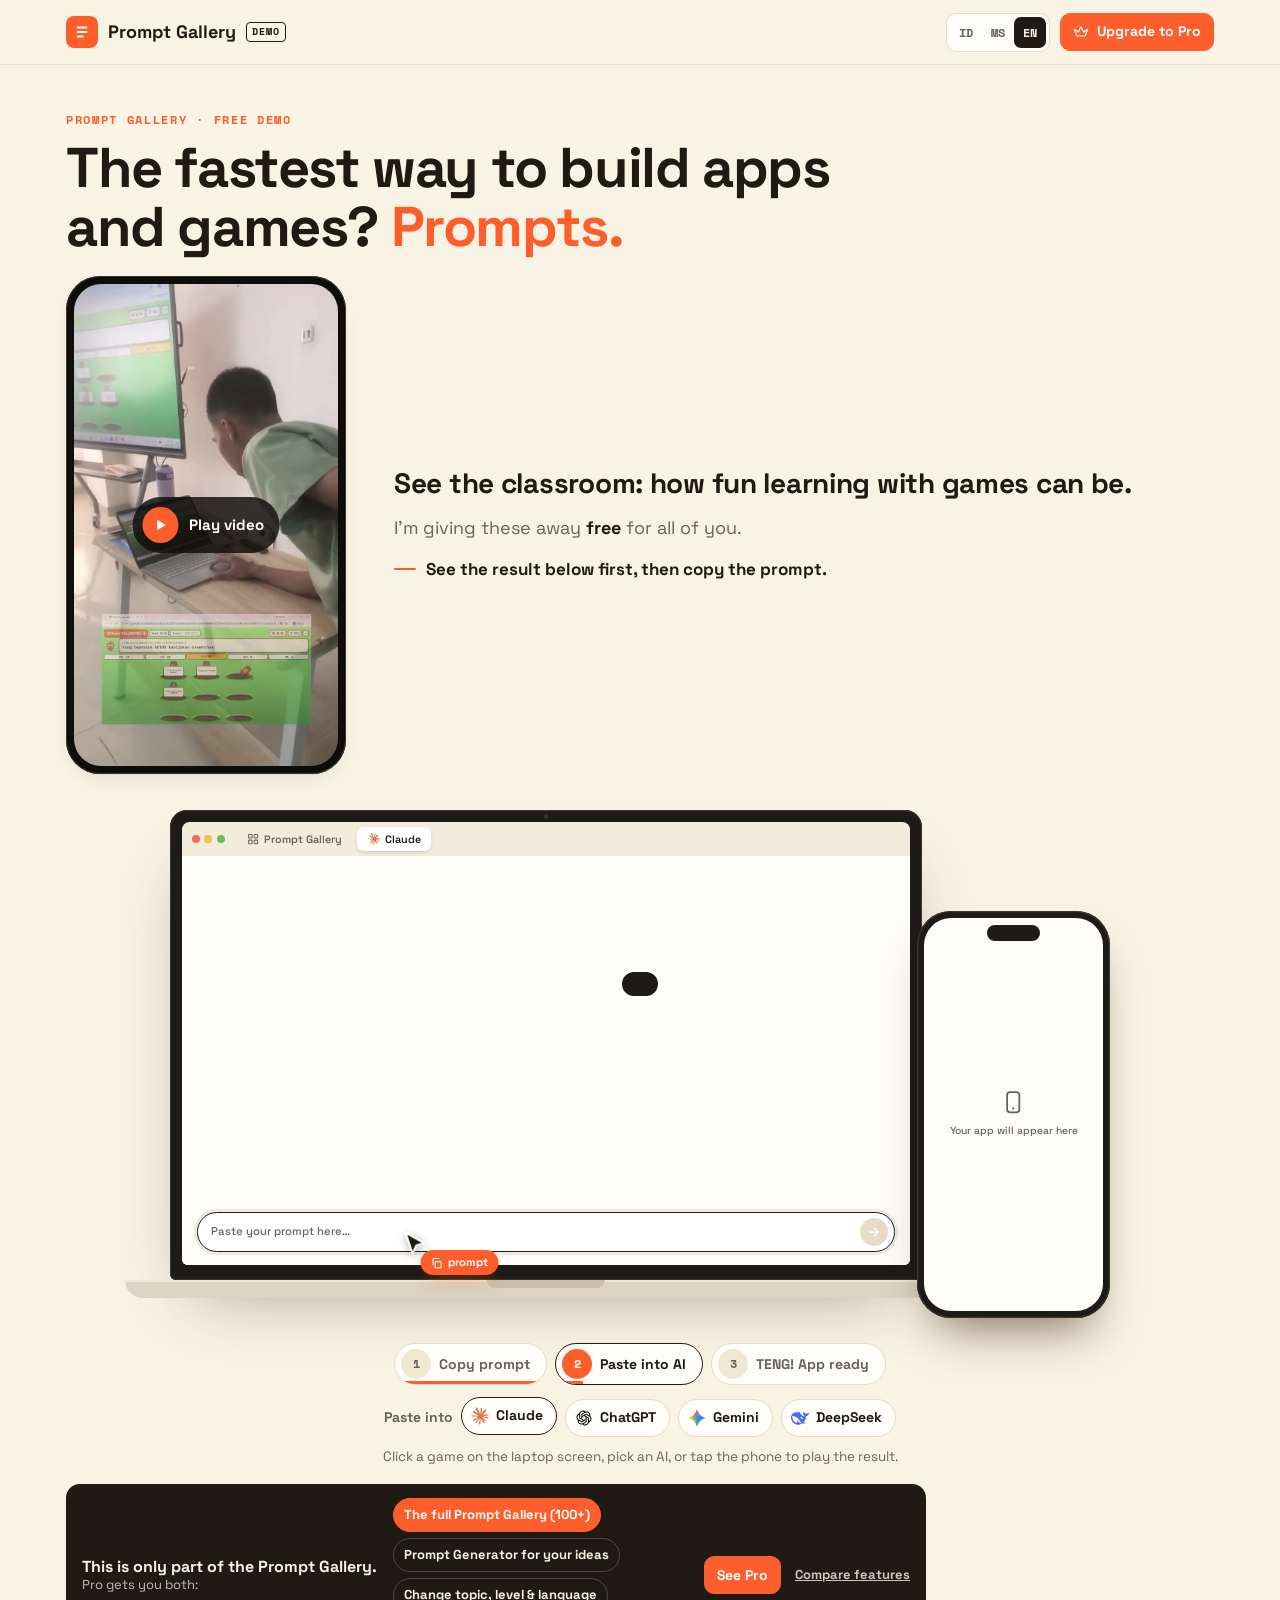
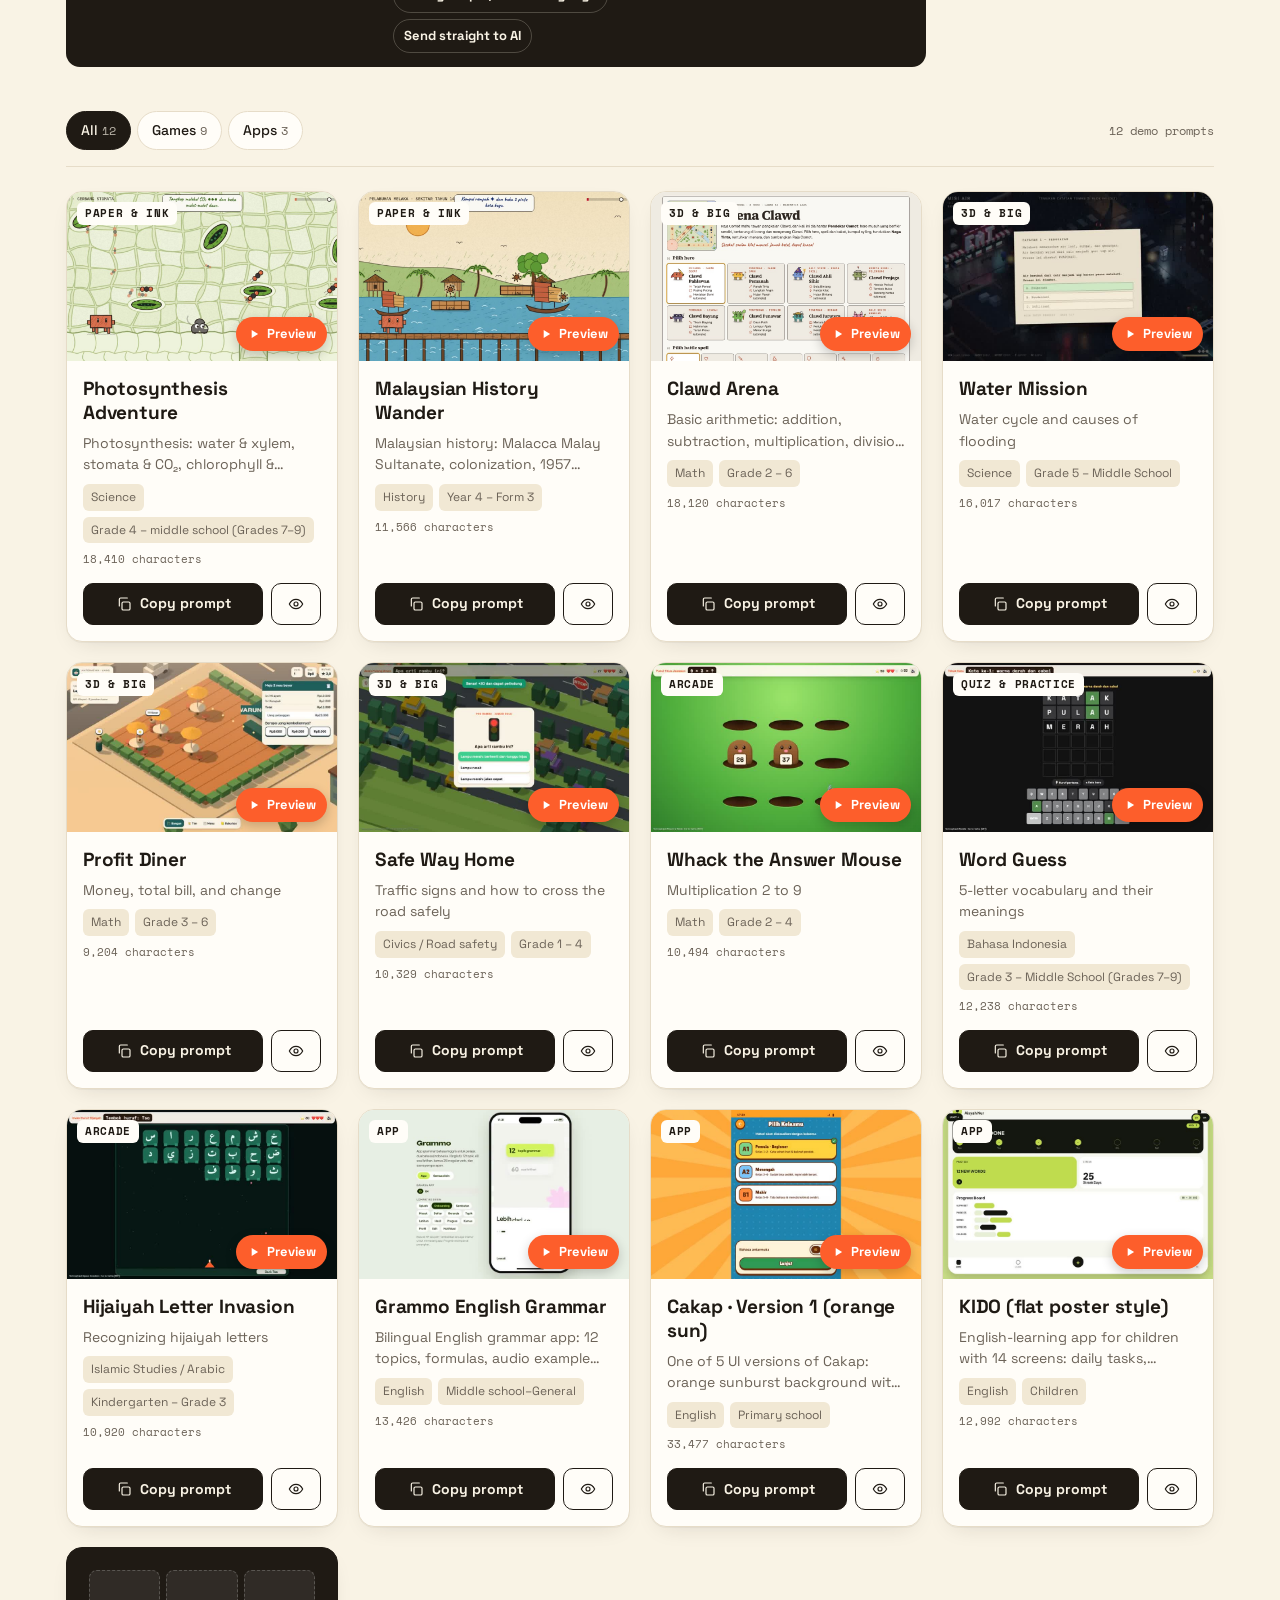
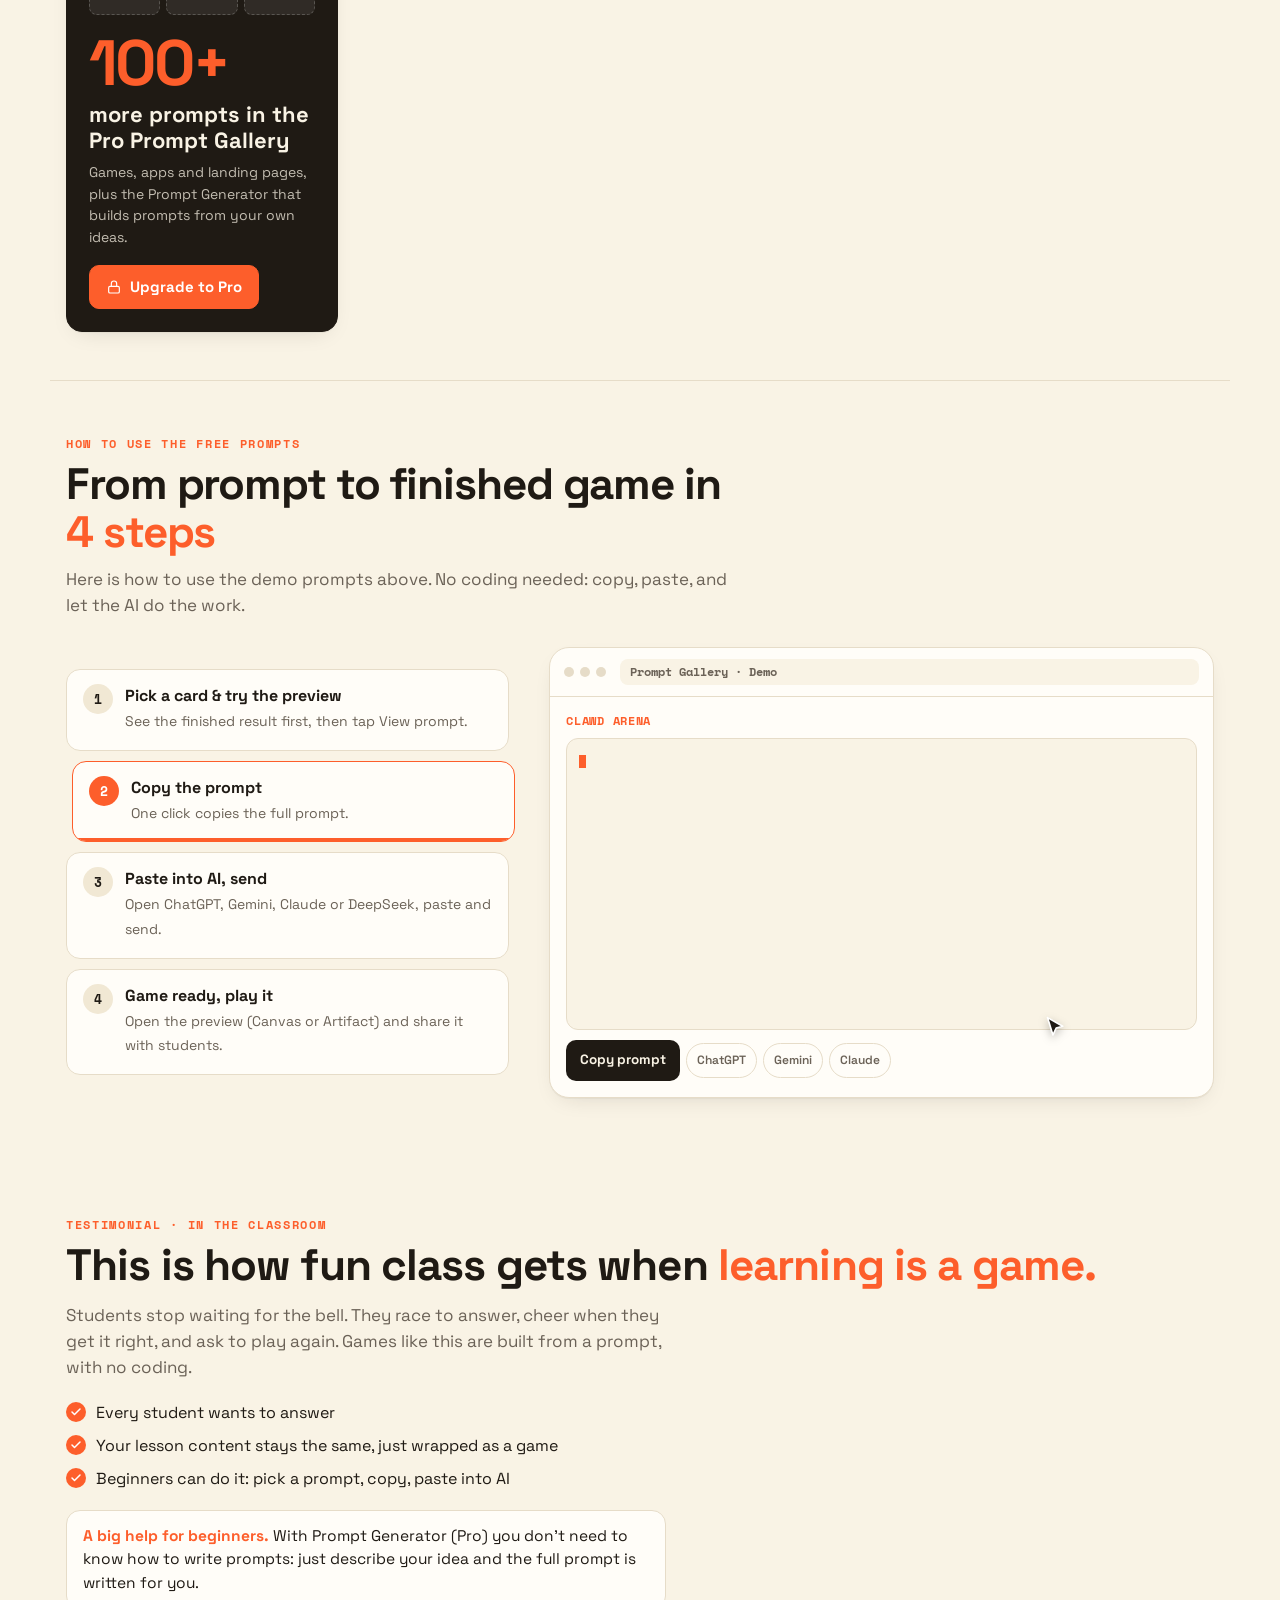
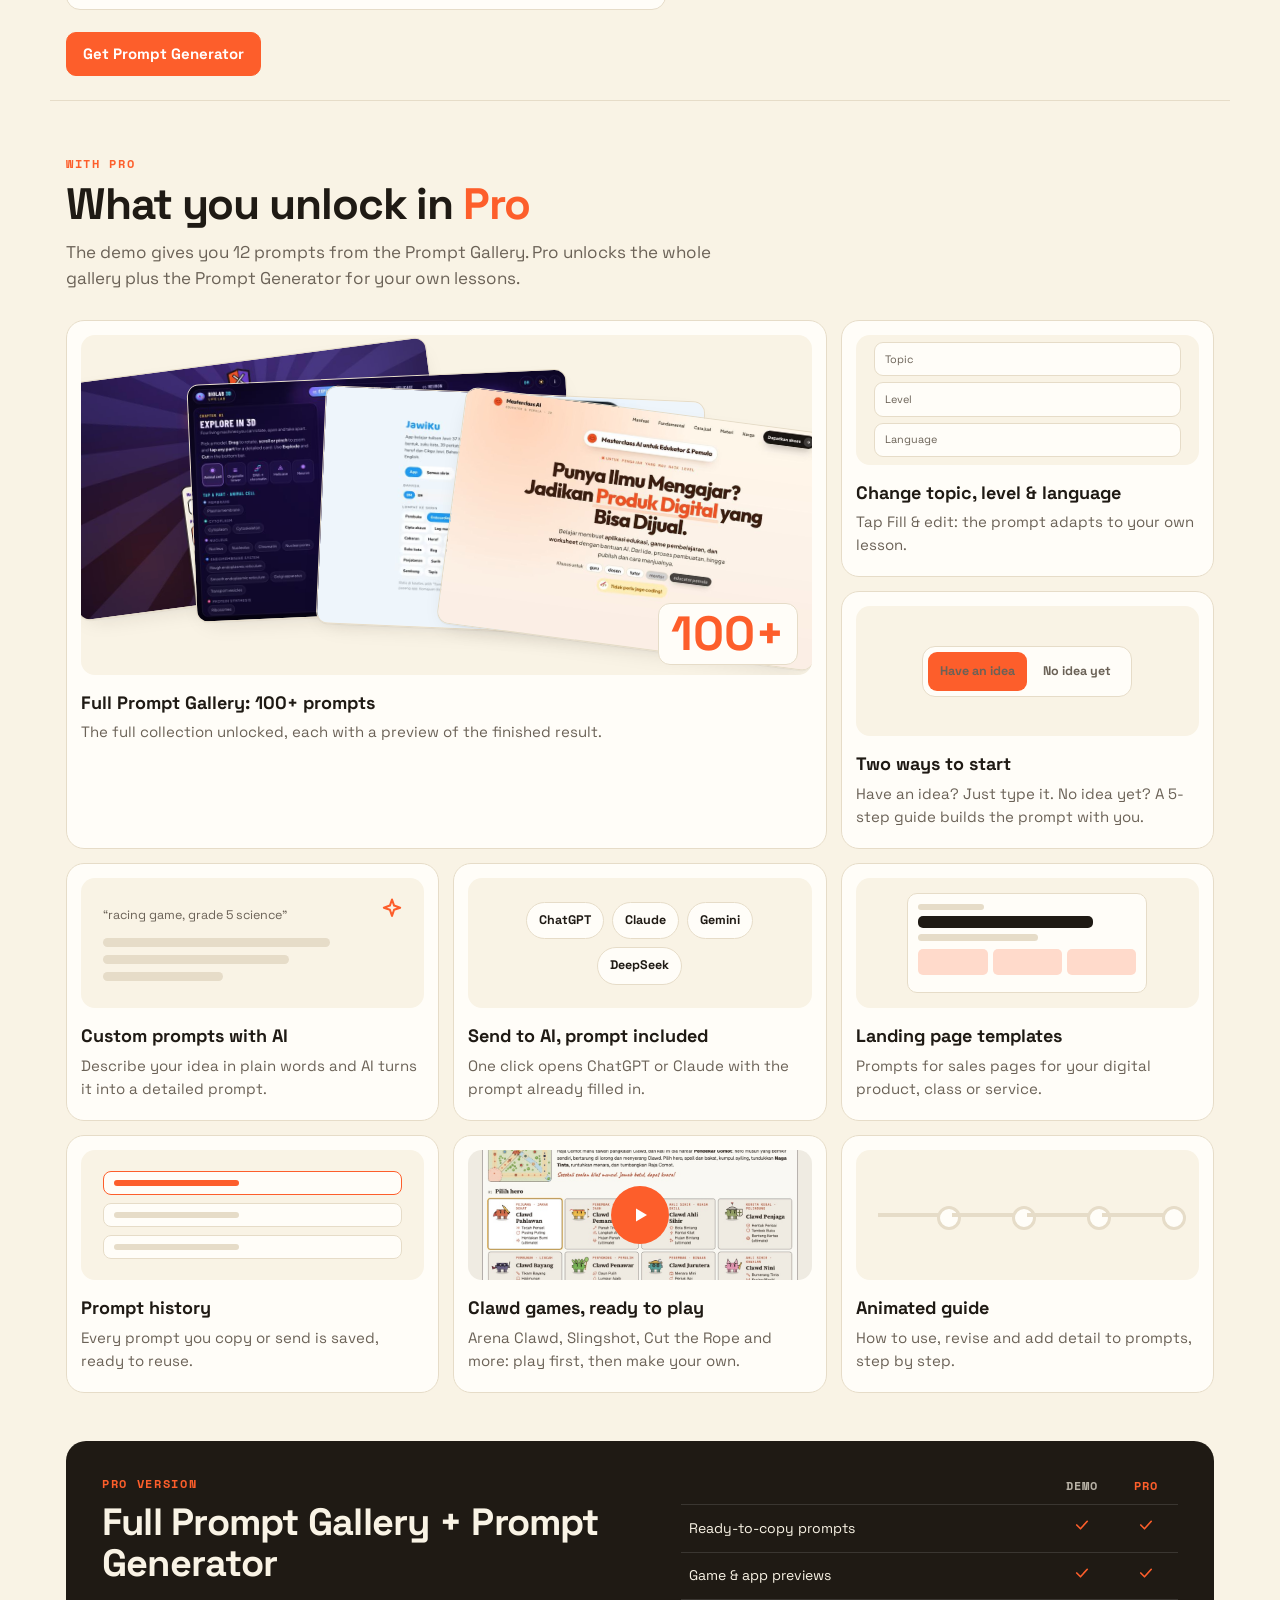
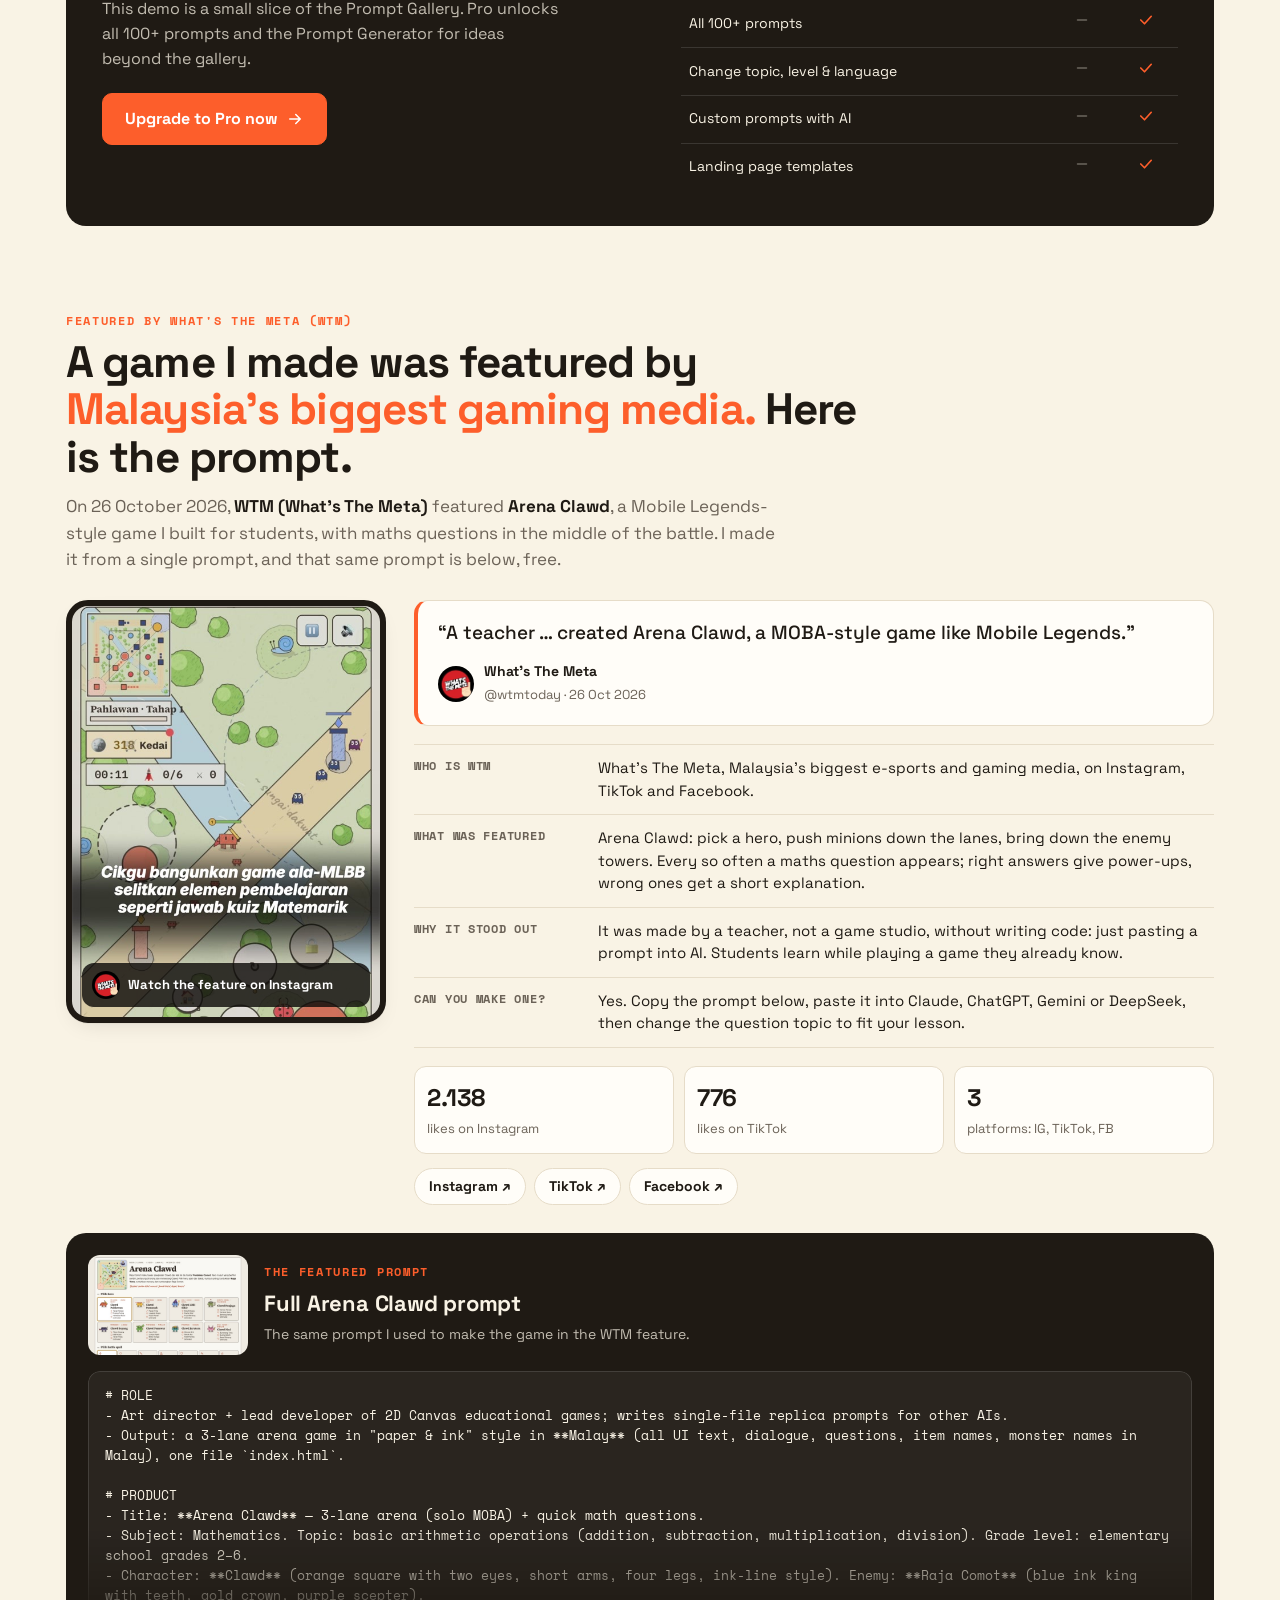
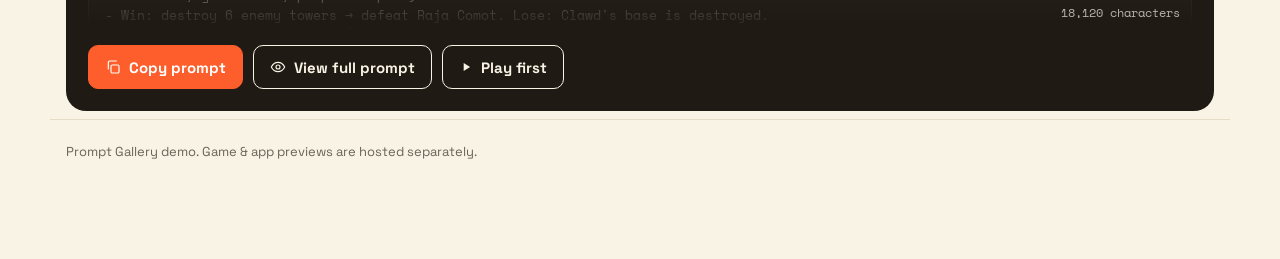
==== commit de3efa35: "Clarity, video testimoni di bawah judul utama, liputan WTM ke paling bawah (ID/MS/EN) Co-Authored-By" ====
--- a/index.html
+++ b/index.html
@@ -14,6 +14,13 @@
 <link rel="stylesheet" href="css/liputan.css">
 <link rel="stylesheet" href="css/meja.css">
 <link rel="stylesheet" href="css/testimoni.css">
+<script type="text/javascript">
+    (function(c,l,a,r,i,t,y){
+        c[a]=c[a]||function(){(c[a].q=c[a].q||[]).push(arguments)};
+        t=l.createElement(r);t.async=1;t.src="https://www.clarity.ms/tag/"+i;
+        y=l.getElementsByTagName(r)[0];y.parentNode.insertBefore(t,y);
+    })(window, document, "clarity", "script", "xh6pboeonq");
+</script>
 </head>
 <body>
 <header class="top">
@@ -32,8 +39,20 @@
   <section class="hero wrap">
     <div class="eyebrow" data-t="eyebrow"></div>
     <h1 data-t="h1"></h1>
-    <p class="lead" data-t="lead"></p>
-    <p class="hero-arah" data-t="arah"></p>
+    <!-- video testimoni tepat di bawah judul utama (js/testimoni.js) -->
+    <div class="hero-vid">
+      <div class="testi-hp">
+      <button type="button" class="testi-layar" id="testiPutar" data-yt="ySk5FHJWbCA">
+        <img src="img/testimoni/keseruan-kelas.jpg" alt="" fetchpriority="high" width="720" height="1280">
+        <span class="testi-play"><svg viewBox="0 0 24 24" aria-hidden="true"><path d="M7 4v16l13-8z" fill="currentColor"/></svg><span data-t="tsTonton"></span></span>
+      </button>
+      </div>
+      <div class="hero-vid-teks">
+        <p class="hero-vid-cap" data-t="tsCap"></p>
+        <p class="lead" data-t="lead"></p>
+        <p class="hero-arah" data-t="arah"></p>
+      </div>
+    </div>
     <!-- meja kerja laptop + HP interaktif (js/meja.js, css/meja.css) -->
     <div class="meja" id="meja">
       <div class="lap">
@@ -83,6 +102,154 @@
     </div>
   </section>
 
+
+  <section class="wrap">
+    <div class="bar">
+      <div class="tabs" id="tabs" role="group"></div>
+      <span class="count" id="count"></span>
+    </div>
+    <div class="grid" id="grid"></div>
+  </section>
+
+  <!-- ============ CARA PAKAI PROMPT GRATIS (animasi, js/demo.js) ============ -->
+  <section class="wrap cara" id="cara">
+    <div class="sec-h naik">
+      <div class="eyebrow" data-t="caraEyebrow"></div>
+      <h2 data-t="caraH"></h2>
+      <p data-t="caraP"></p>
+    </div>
+    <div class="cara-in">
+      <ol class="cara-langkah naik" id="caraLangkah">
+        <li data-s="1"><span>1</span><div><b data-t="c1"></b><small data-t="c1d"></small></div><i class="pb"></i></li>
+        <li data-s="2"><span>2</span><div><b data-t="c2"></b><small data-t="c2d"></small></div><i class="pb"></i></li>
+        <li data-s="3"><span>3</span><div><b data-t="c3"></b><small data-t="c3d"></small></div><i class="pb"></i></li>
+        <li data-s="4"><span>4</span><div><b data-t="c4"></b><small data-t="c4d"></small></div><i class="pb"></i></li>
+      </ol>
+
+      <div class="demo naik" id="demo" data-step="0" role="img">
+        <div class="demo-bar"><i></i><i></i><i></i><b id="demoBar"></b></div>
+        <div class="demo-isi">
+          <!-- 1: kartu galeri -->
+          <div class="layar l1">
+            <div class="dk"><div class="dk-img"><img id="dImg1" alt=""><span class="dk-pv" data-t="preview"></span></div><b id="dNama1"></b><span class="dk-btn" data-t="view"></span></div>
+            <div class="dk pilih"><div class="dk-img"><img id="dImg2" alt=""><span class="dk-pv" data-t="preview"></span></div><b id="dNama2"></b><span class="dk-btn salin-k" data-t="view"></span></div>
+          </div>
+          <!-- 2: jendela prompt -->
+          <div class="layar l2">
+            <p class="d-lbl" id="dNamaP"></p>
+            <pre id="dPrompt"></pre>
+            <div class="d-aksi"><span class="d-salin"><span data-t="copy"></span></span><span class="d-ai">ChatGPT</span><span class="d-ai">Gemini</span><span class="d-ai">Claude</span></div>
+          </div>
+          <!-- 3: AI -->
+          <div class="layar l3">
+            <div class="ai-top"><b>ChatGPT</b><span class="ai-dot"></span></div>
+            <div class="ai-pesan"><pre id="dTempel"></pre></div>
+            <div class="ai-ketik"><i></i><i></i><i></i></div>
+            <div class="ai-input"><span data-t="pasteHint"></span><b class="ai-kirim"><svg width="16" height="16" viewBox="0 0 24 24" fill="none" stroke="currentColor" stroke-width="2" stroke-linecap="round" stroke-linejoin="round"><path d="M12 19V5M5 12l7-7 7 7"/></svg></b></div>
+          </div>
+          <!-- 4: hasil jadi -->
+          <div class="layar l4">
+            <div class="jadi-img"><img id="dImgJadi" alt=""><span class="jadi-play"><svg width="22" height="22" viewBox="0 0 24 24"><path d="M8 5.5v13l11-6.5z" fill="currentColor"/></svg></span></div>
+            <p class="jadi-t"><svg width="18" height="18" viewBox="0 0 24 24" fill="none" stroke="currentColor" stroke-width="2.2" stroke-linecap="round" stroke-linejoin="round"><path d="M5 12.5l4.5 4.5L19 7.5"/></svg><span data-t="jadi"></span></p>
+          </div>
+          <span class="kursor" aria-hidden="true"><svg viewBox="0 0 24 24"><path d="M5 3l14 8-6 1.6L10 19z" fill="#1F1A14" stroke="#fff" stroke-width="1.5" stroke-linejoin="round"/></svg></span>
+          <span class="d-toast" data-t="copied"></span>
+        </div>
+      </div>
+    </div>
+  </section>
+
+  <!-- ============ FITUR PRO ============ -->
+  <!-- ============ TESTIMONI VIDEO: keseruan kelas (YouTube Shorts) ============ -->
+  <section class="wrap testi" id="testimoni">
+    <div class="testi-teks">
+      <div class="eyebrow" data-t="tsAlis"></div>
+      <h2 data-t="tsH"></h2>
+      <p class="testi-p" data-t="tsP"></p>
+      <ul class="testi-poin"><li data-t="ts1"></li><li data-t="ts2"></li><li data-t="ts3"></li></ul>
+      <p class="testi-catat" data-t="tsCatat"></p>
+      <a class="btn pro pro-link" target="_blank" rel="noopener"><span data-t="tsBtn"></span></a>
+    </div>
+  </section>
+
+  <section class="wrap pro-fitur" id="pro">
+    <div class="sec-h naik">
+      <div class="eyebrow" data-t="pfEyebrow"></div>
+      <h2 data-t="pfH"></h2>
+      <p data-t="pfP"></p>
+    </div>
+    <div class="pf-grid">
+      <article class="pf naik pf-besar">
+        <div class="pf-vis v-kipas">
+          <span style="--i:0"><img src="img/pro/finalboss.jpg" alt=""></span>
+          <span style="--i:1"><img src="img/pro/biolab.jpg" alt=""></span>
+          <span style="--i:2"><img src="img/pro/jawiku.jpg" alt=""></span>
+          <span style="--i:3"><img src="img/pro/lpindo.jpg" alt=""></span>
+          <b class="v-angka">100+</b>
+        </div>
+        <h3 data-t="pf1"></h3><p data-t="pf1d"></p>
+      </article>
+
+      <article class="pf naik">
+        <div class="pf-vis v-form">
+          <div class="vf"><small data-t="vfTopik"></small><b data-t="vfTopikV"></b></div>
+          <div class="vf"><small data-t="vfJenjang"></small><b data-t="vfJenjangV"></b></div>
+          <div class="vf"><small data-t="vfBahasa"></small><b data-t="vfBahasaV"></b></div>
+        </div>
+        <h3 data-t="pf2"></h3><p data-t="pf2d"></p>
+      </article>
+
+      <article class="pf naik">
+        <div class="pf-vis"><div class="v-mode"><span class="sl"></span><span class="m" data-t="vm1"></span><span class="m" data-t="vm2"></span></div></div>
+        <h3 data-t="pf3"></h3><p data-t="pf3d"></p>
+      </article>
+
+      <article class="pf naik">
+        <div class="pf-vis v-custom"><span class="vc-ide" data-t="vcIde"></span><span class="bk"></span><span class="bk"></span><span class="bk pendek"></span><svg class="vc-bintang" width="28" height="28" viewBox="0 0 24 24" fill="none" stroke="currentColor" stroke-width="1.75" stroke-linejoin="round"><path d="M12 3l1.8 5.2L19 10l-5.2 1.8L12 17l-1.8-5.2L5 10l5.2-1.8z"/></svg></div>
+        <h3 data-t="pf4"></h3><p data-t="pf4d"></p>
+      </article>
+
+      <article class="pf naik">
+        <div class="pf-vis v-ai"><span>ChatGPT</span><span>Claude</span><span>Gemini</span><span>DeepSeek</span></div>
+        <h3 data-t="pf5"></h3><p data-t="pf5d"></p>
+      </article>
+
+      <article class="pf naik">
+        <div class="pf-vis v-lp"><div class="lp-win"><i class="lp-h"></i><i class="lp-a"></i><i class="lp-b"></i><span class="lp-k"><i></i><i></i><i></i></span></div></div>
+        <h3 data-t="pf6"></h3><p data-t="pf6d"></p>
+      </article>
+
+      <article class="pf naik">
+        <div class="pf-vis v-riwayat"><span></span><span></span><span></span></div>
+        <h3 data-t="pf7"></h3><p data-t="pf7d"></p>
+      </article>
+
+      <article class="pf naik">
+        <div class="pf-vis v-play" style="background-image:url(img/arena-clawd.jpg)"><span class="putar"><svg width="24" height="24" viewBox="0 0 24 24"><path d="M8 5.5v13l11-6.5z" fill="currentColor"/></svg></span></div>
+        <h3 data-t="pf8"></h3><p data-t="pf8d"></p>
+      </article>
+
+      <article class="pf naik">
+        <div class="pf-vis v-panduan"><span class="lj"></span><span class="lj"></span><span class="lj"></span><span class="lj"></span></div>
+        <h3 data-t="pf9"></h3><p data-t="pf9d"></p>
+      </article>
+    </div>
+  </section>
+
+  <section class="wrap">
+    <div class="probox naik">
+      <div class="pro-l">
+        <div class="eyebrow light" data-t="proEyebrow"></div>
+        <h2 data-t="proH"></h2>
+        <p data-t="proP"></p>
+        <a class="btn pro lg pro-link" target="_blank" rel="noopener"><span data-t="upgradeLong"></span><svg width="18" height="18" viewBox="0 0 24 24" fill="none" stroke="currentColor" stroke-width="2" stroke-linecap="round" stroke-linejoin="round" aria-hidden="true"><path d="M5 12h14M13 6l6 6-6 6"/></svg></a>
+      </div>
+      <table class="cmp">
+        <thead><tr><th></th><th>Demo</th><th>Pro</th></tr></thead>
+        <tbody id="cmp"></tbody>
+      </table>
+    </div>
+  </section>
   <!-- ============ LIPUTAN WTM + prompt Arena Clawd (js/liputan.js) ============ -->
   <section class="wrap wtm" id="wtm">
     <div class="wtm-kepala">
@@ -129,160 +296,6 @@
       </div>
     </div>
   </section>
-
-  <section class="wrap">
-    <div class="bar">
-      <div class="tabs" id="tabs" role="group"></div>
-      <span class="count" id="count"></span>
-    </div>
-    <div class="grid" id="grid"></div>
-  </section>
-
-  <!-- ============ CARA PAKAI PROMPT GRATIS (animasi, js/demo.js) ============ -->
-  <section class="wrap cara" id="cara">
-    <div class="sec-h naik">
-      <div class="eyebrow" data-t="caraEyebrow"></div>
-      <h2 data-t="caraH"></h2>
-      <p data-t="caraP"></p>
-    </div>
-    <div class="cara-in">
-      <ol class="cara-langkah naik" id="caraLangkah">
-        <li data-s="1"><span>1</span><div><b data-t="c1"></b><small data-t="c1d"></small></div><i class="pb"></i></li>
-        <li data-s="2"><span>2</span><div><b data-t="c2"></b><small data-t="c2d"></small></div><i class="pb"></i></li>
-        <li data-s="3"><span>3</span><div><b data-t="c3"></b><small data-t="c3d"></small></div><i class="pb"></i></li>
-        <li data-s="4"><span>4</span><div><b data-t="c4"></b><small data-t="c4d"></small></div><i class="pb"></i></li>
-      </ol>
-
-      <div class="demo naik" id="demo" data-step="0" role="img">
-        <div class="demo-bar"><i></i><i></i><i></i><b id="demoBar"></b></div>
-        <div class="demo-isi">
-          <!-- 1: kartu galeri -->
-          <div class="layar l1">
-            <div class="dk"><div class="dk-img"><img id="dImg1" alt=""><span class="dk-pv" data-t="preview"></span></div><b id="dNama1"></b><span class="dk-btn" data-t="view"></span></div>
-            <div class="dk pilih"><div class="dk-img"><img id="dImg2" alt=""><span class="dk-pv" data-t="preview"></span></div><b id="dNama2"></b><span class="dk-btn salin-k" data-t="view"></span></div>
-          </div>
-          <!-- 2: jendela prompt -->
-          <div class="layar l2">
-            <p class="d-lbl" id="dNamaP"></p>
-            <pre id="dPrompt"></pre>
-            <div class="d-aksi"><span class="d-salin"><span data-t="copy"></span></span><span class="d-ai">ChatGPT</span><span class="d-ai">Gemini</span><span class="d-ai">Claude</span></div>
-          </div>
-          <!-- 3: AI -->
-          <div class="layar l3">
-            <div class="ai-top"><b>ChatGPT</b><span class="ai-dot"></span></div>
-            <div class="ai-pesan"><pre id="dTempel"></pre></div>
-            <div class="ai-ketik"><i></i><i></i><i></i></div>
-            <div class="ai-input"><span data-t="pasteHint"></span><b class="ai-kirim"><svg width="16" height="16" viewBox="0 0 24 24" fill="none" stroke="currentColor" stroke-width="2" stroke-linecap="round" stroke-linejoin="round"><path d="M12 19V5M5 12l7-7 7 7"/></svg></b></div>
-          </div>
-          <!-- 4: hasil jadi -->
-          <div class="layar l4">
-            <div class="jadi-img"><img id="dImgJadi" alt=""><span class="jadi-play"><svg width="22" height="22" viewBox="0 0 24 24"><path d="M8 5.5v13l11-6.5z" fill="currentColor"/></svg></span></div>
-            <p class="jadi-t"><svg width="18" height="18" viewBox="0 0 24 24" fill="none" stroke="currentColor" stroke-width="2.2" stroke-linecap="round" stroke-linejoin="round"><path d="M5 12.5l4.5 4.5L19 7.5"/></svg><span data-t="jadi"></span></p>
-          </div>
-          <span class="kursor" aria-hidden="true"><svg viewBox="0 0 24 24"><path d="M5 3l14 8-6 1.6L10 19z" fill="#1F1A14" stroke="#fff" stroke-width="1.5" stroke-linejoin="round"/></svg></span>
-          <span class="d-toast" data-t="copied"></span>
-        </div>
-      </div>
-    </div>
-  </section>
-
-  <!-- ============ FITUR PRO ============ -->
-  <!-- ============ TESTIMONI VIDEO: keseruan kelas (YouTube Shorts) ============ -->
-  <section class="wrap testi" id="testimoni">
-    <div class="testi-hp">
-      <button type="button" class="testi-layar" id="testiPutar" data-yt="ySk5FHJWbCA">
-        <img src="img/testimoni/keseruan-kelas.jpg" alt="" loading="lazy" width="720" height="1280">
-        <span class="testi-play"><svg viewBox="0 0 24 24" aria-hidden="true"><path d="M7 4v16l13-8z" fill="currentColor"/></svg><span data-t="tsTonton"></span></span>
-      </button>
-    </div>
-    <div class="testi-teks">
-      <div class="eyebrow" data-t="tsAlis"></div>
-      <h2 data-t="tsH"></h2>
-      <p class="testi-p" data-t="tsP"></p>
-      <ul class="testi-poin"><li data-t="ts1"></li><li data-t="ts2"></li><li data-t="ts3"></li></ul>
-      <p class="testi-catat" data-t="tsCatat"></p>
-      <a class="btn pro pro-link" target="_blank" rel="noopener"><span data-t="tsBtn"></span></a>
-    </div>
-  </section>
-
-  <section class="wrap pro-fitur" id="pro">
-    <div class="sec-h naik">
-      <div class="eyebrow" data-t="pfEyebrow"></div>
-      <h2 data-t="pfH"></h2>
-      <p data-t="pfP"></p>
-    </div>
-    <div class="pf-grid">
-      <article class="pf naik pf-besar">
-        <div class="pf-vis v-kipas">
-          <span style="--i:0"><img src="img/pro/finalboss.jpg" alt=""></span>
-          <span style="--i:1"><img src="img/pro/biolab.jpg" alt=""></span>
-          <span style="--i:2"><img src="img/pro/jawiku.jpg" alt=""></span>
-          <span style="--i:3"><img src="img/pro/lpindo.jpg" alt=""></span>
-          <b class="v-angka">100+</b>
-        </div>
-        <h3 data-t="pf1"></h3><p data-t="pf1d"></p>
-      </article>
-
-      <article class="pf naik">
-        <div class="pf-vis v-form">
-          <div class="vf"><small data-t="vfTopik"></small><b data-t="vfTopikV"></b></div>
-          <div class="vf"><small data-t="vfJenjang"></small><b data-t="vfJenjangV"></b></div>
-          <div class="vf"><small data-t="vfBahasa"></small><b data-t="vfBahasaV"></b></div>
-        </div>
-        <h3 data-t="pf2"></h3><p data-t="pf2d"></p>
-      </article>
-
-      <article class="pf naik">
-        <div class="pf-vis"><div class="v-mode"><span class="sl"></span><span class="m" data-t="vm1"></span><span class="m" data-t="vm2"></span></div></div>
-        <h3 data-t="pf3"></h3><p data-t="pf3d"></p>
-      </article>
-
-      <article class="pf naik">
-        <div class="pf-vis v-custom"><span class="vc-ide" data-t="vcIde"></span><span class="bk"></span><span class="bk"></span><span class="bk pendek"></span><svg class="vc-bintang" width="28" height="28" viewBox="0 0 24 24" fill="none" stroke="currentColor" stroke-width="1.75" stroke-linejoin="round"><path d="M12 3l1.8 5.2L19 10l-5.2 1.8L12 17l-1.8-5.2L5 10l5.2-1.8z"/></svg></div>
-        <h3 data-t="pf4"></h3><p data-t="pf4d"></p>
-      </article>
-
-      <article class="pf naik">
-        <div class="pf-vis v-ai"><span>ChatGPT</span><span>Claude</span><span>Gemini</span><span>DeepSeek</span></div>
-        <h3 data-t="pf5"></h3><p data-t="pf5d"></p>
-      </article>
-
-      <article class="pf naik">
-        <div class="pf-vis v-lp"><div class="lp-win"><i class="lp-h"></i><i class="lp-a"></i><i class="lp-b"></i><span class="lp-k"><i></i><i></i><i></i></span></div></div>
-        <h3 data-t="pf6"></h3><p data-t="pf6d"></p>
-      </article>
-
-      <article class="pf naik">
-        <div class="pf-vis v-riwayat"><span></span><span></span><span></span></div>
-        <h3 data-t="pf7"></h3><p data-t="pf7d"></p>
-      </article>
-
-      <article class="pf naik">
-        <div class="pf-vis v-play" style="background-image:url(img/arena-clawd.jpg)"><span class="putar"><svg width="24" height="24" viewBox="0 0 24 24"><path d="M8 5.5v13l11-6.5z" fill="currentColor"/></svg></span></div>
-        <h3 data-t="pf8"></h3><p data-t="pf8d"></p>
-      </article>
-
-      <article class="pf naik">
-        <div class="pf-vis v-panduan"><span class="lj"></span><span class="lj"></span><span class="lj"></span><span class="lj"></span></div>
-        <h3 data-t="pf9"></h3><p data-t="pf9d"></p>
-      </article>
-    </div>
-  </section>
-
-  <section class="wrap">
-    <div class="probox naik">
-      <div class="pro-l">
-        <div class="eyebrow light" data-t="proEyebrow"></div>
-        <h2 data-t="proH"></h2>
-        <p data-t="proP"></p>
-        <a class="btn pro lg pro-link" target="_blank" rel="noopener"><span data-t="upgradeLong"></span><svg width="18" height="18" viewBox="0 0 24 24" fill="none" stroke="currentColor" stroke-width="2" stroke-linecap="round" stroke-linejoin="round" aria-hidden="true"><path d="M5 12h14M13 6l6 6-6 6"/></svg></a>
-      </div>
-      <table class="cmp">
-        <thead><tr><th></th><th>Demo</th><th>Pro</th></tr></thead>
-        <tbody id="cmp"></tbody>
-      </table>
-    </div>
-  </section>
 </main>
 
 <footer class="wrap foot"><span data-t="foot"></span></footer>
--- a/css/testimoni.css
+++ b/css/testimoni.css
@@ -16,3 +16,14 @@
 .testi-catat b{color:var(--acc)}
 .testi .btn{margin-top:22px}
 @media (max-width:760px){.testi{grid-template-columns:1fr}.testi-hp{width:min(100%,280px)}}
+
+/* Video di bawah judul utama; seksyen .testi di bawah tinggal teks */
+.hero-vid{display:grid;grid-template-columns:minmax(0,280px) minmax(0,1fr);gap:clamp(24px,4vw,48px);align-items:center;margin:20px 0 28px}
+.hero-vid .testi-hp{width:100%;margin:0}
+.hero-vid-cap{margin:0 0 14px;font-weight:700;font-size:clamp(20px,2.4vw,28px);line-height:1.2;letter-spacing:-.01em}
+.testi{grid-template-columns:minmax(0,1fr)}
+@media (max-width:760px){
+  .hero-vid{grid-template-columns:minmax(0,1fr);margin:16px 0 22px}
+  .hero-vid .testi-hp{width:min(100%,250px);margin-inline:auto}
+  .hero-vid-cap{text-align:center}
+}
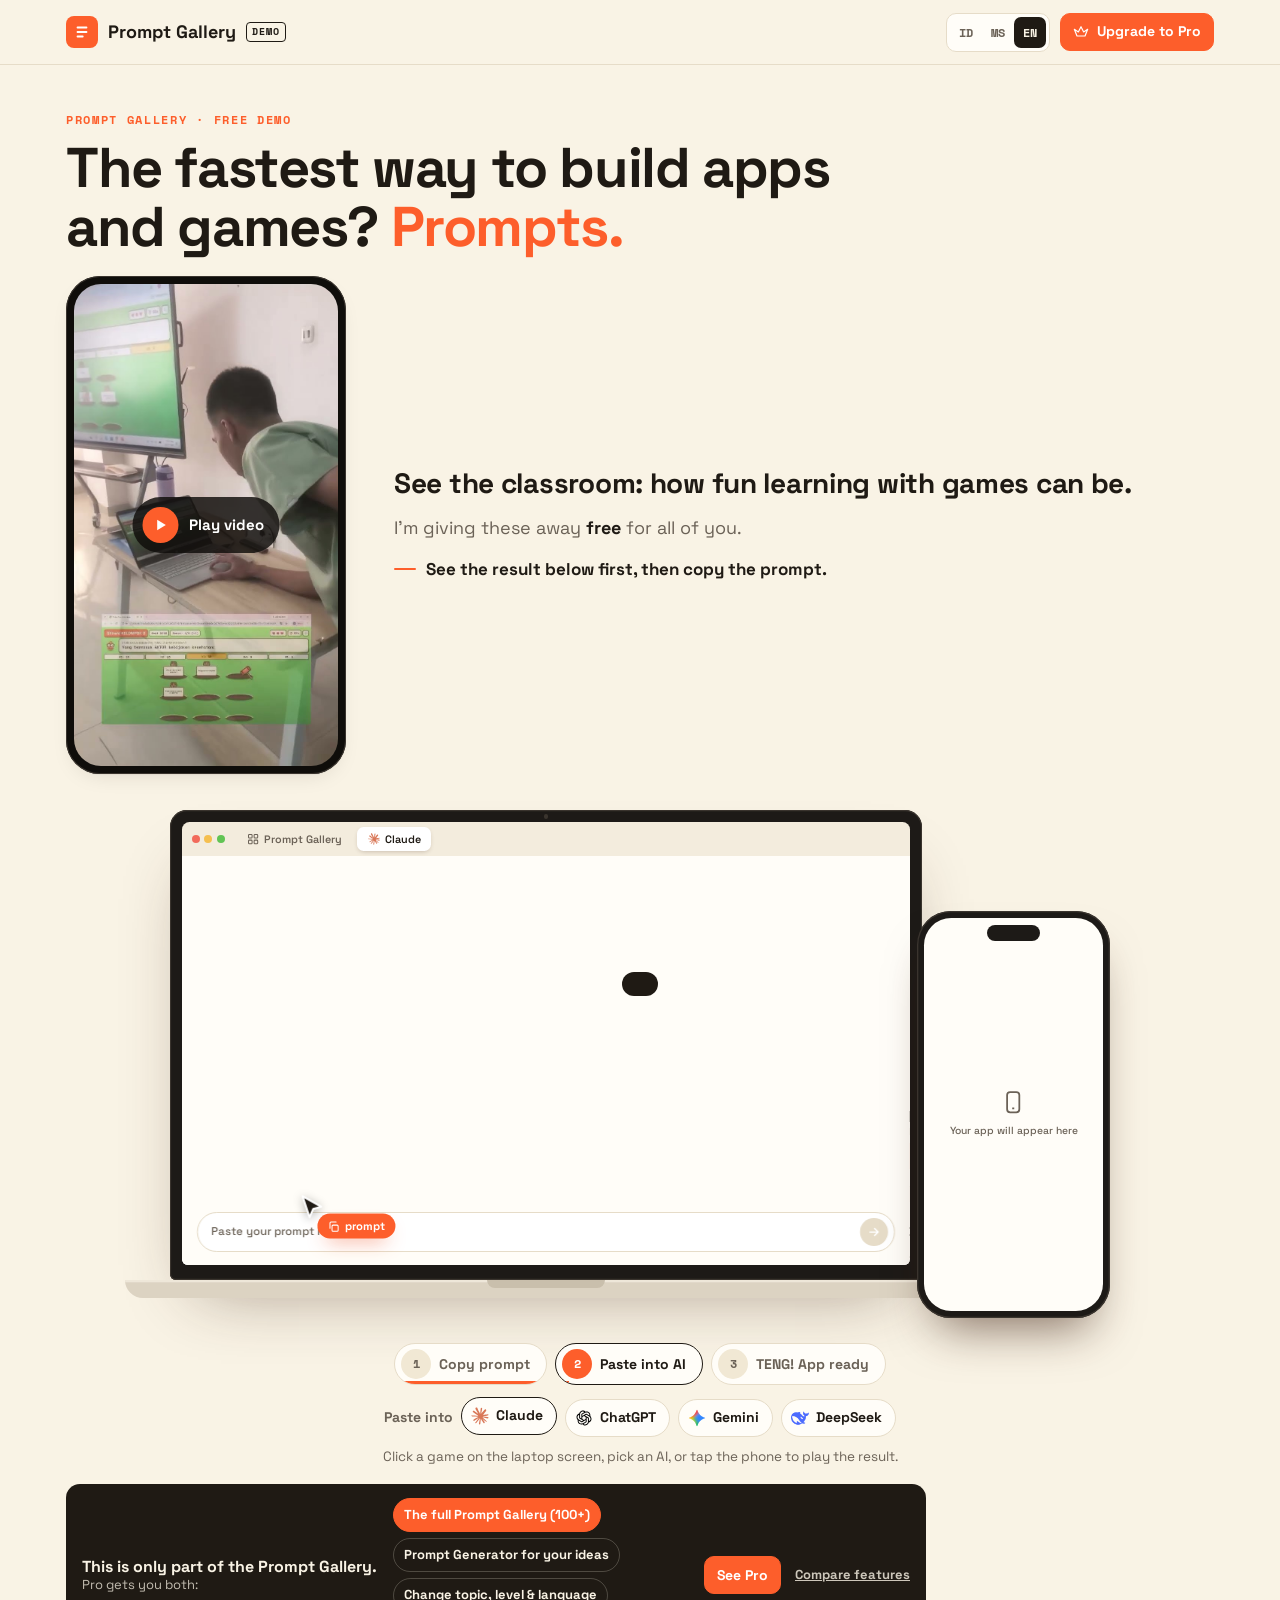
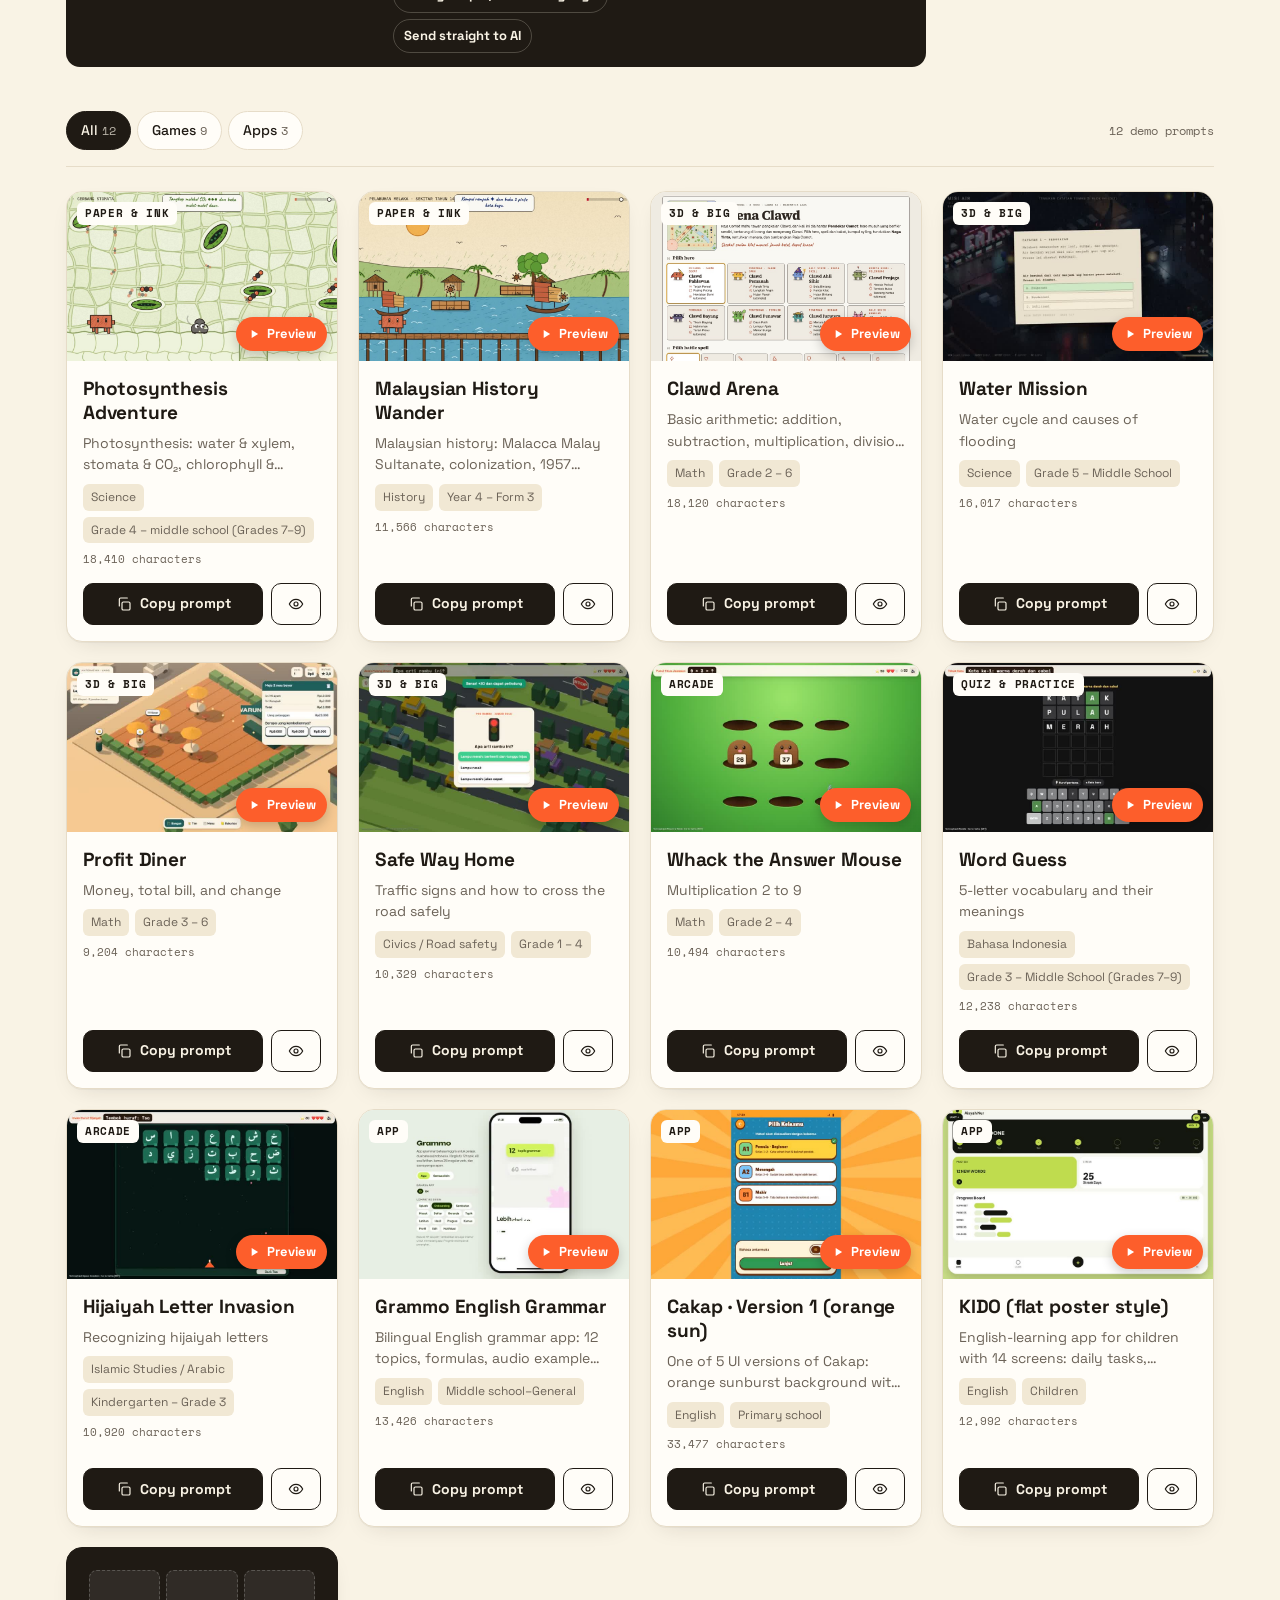
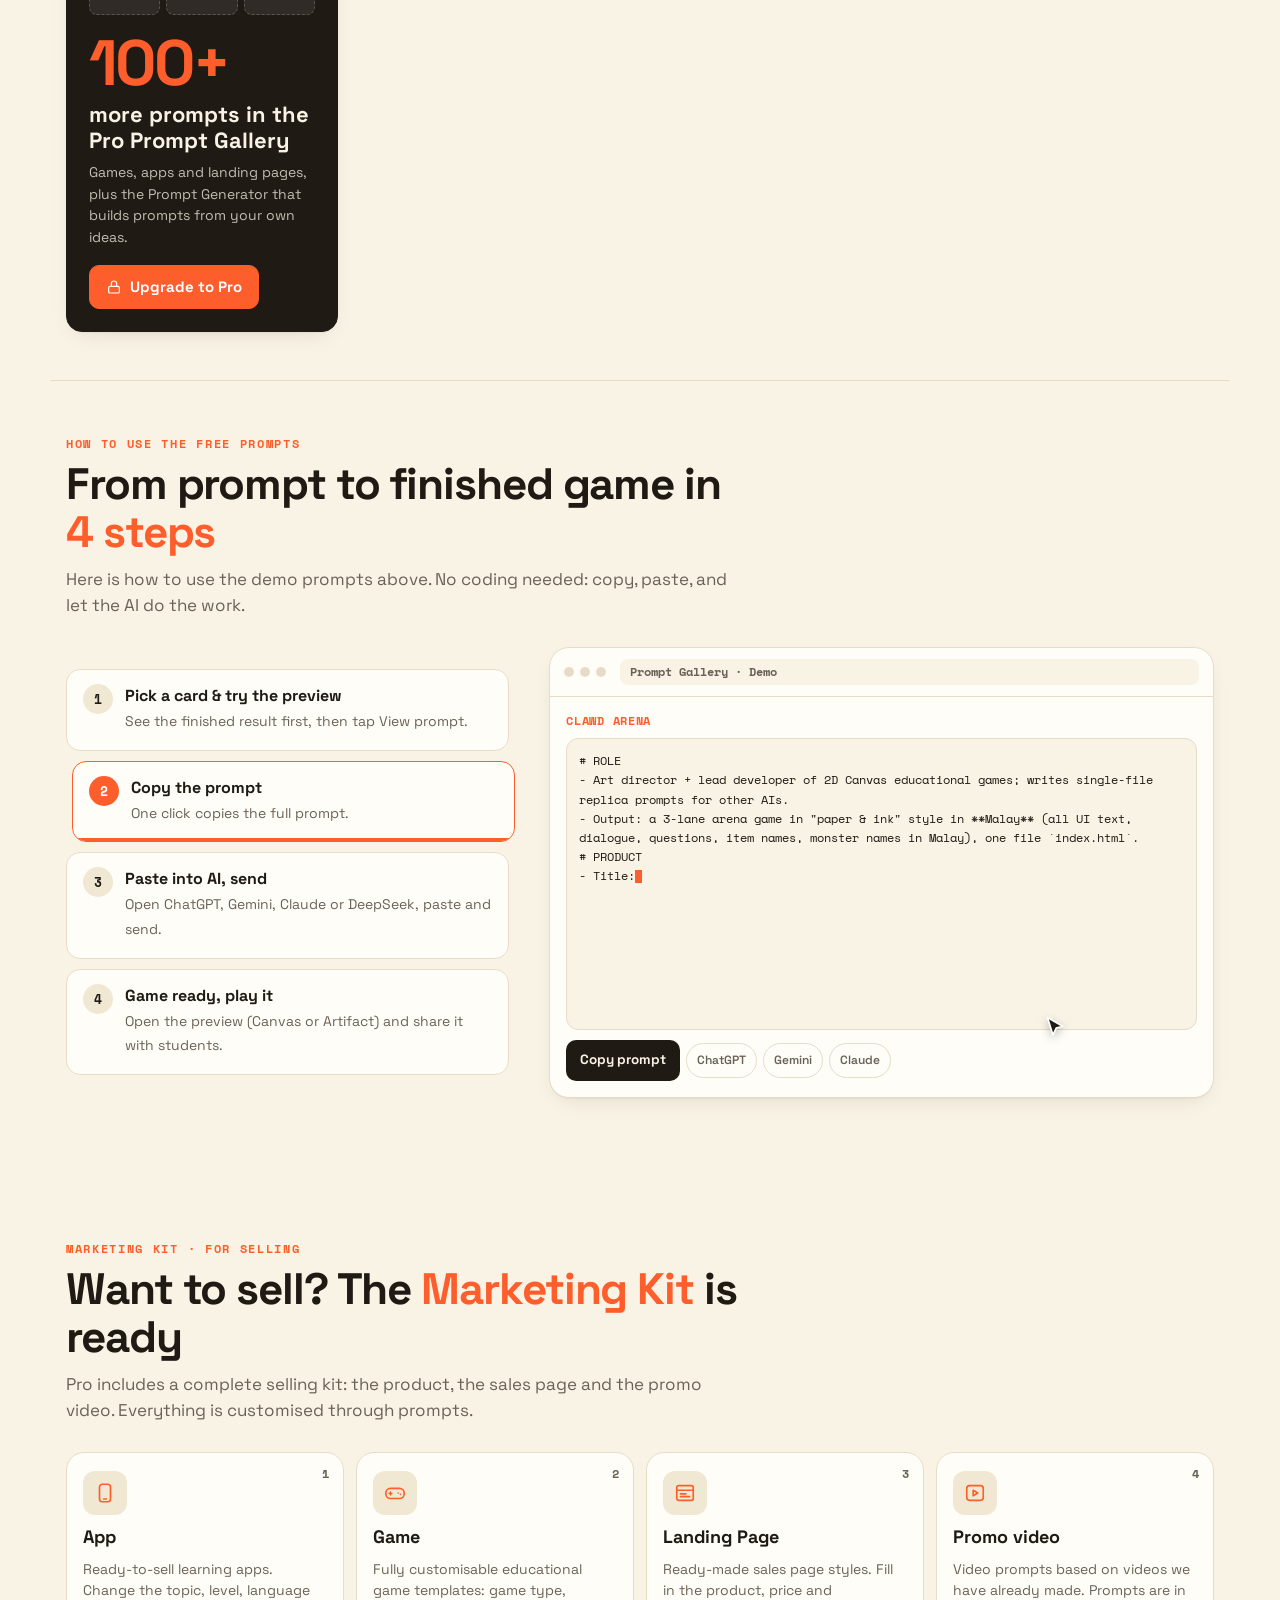
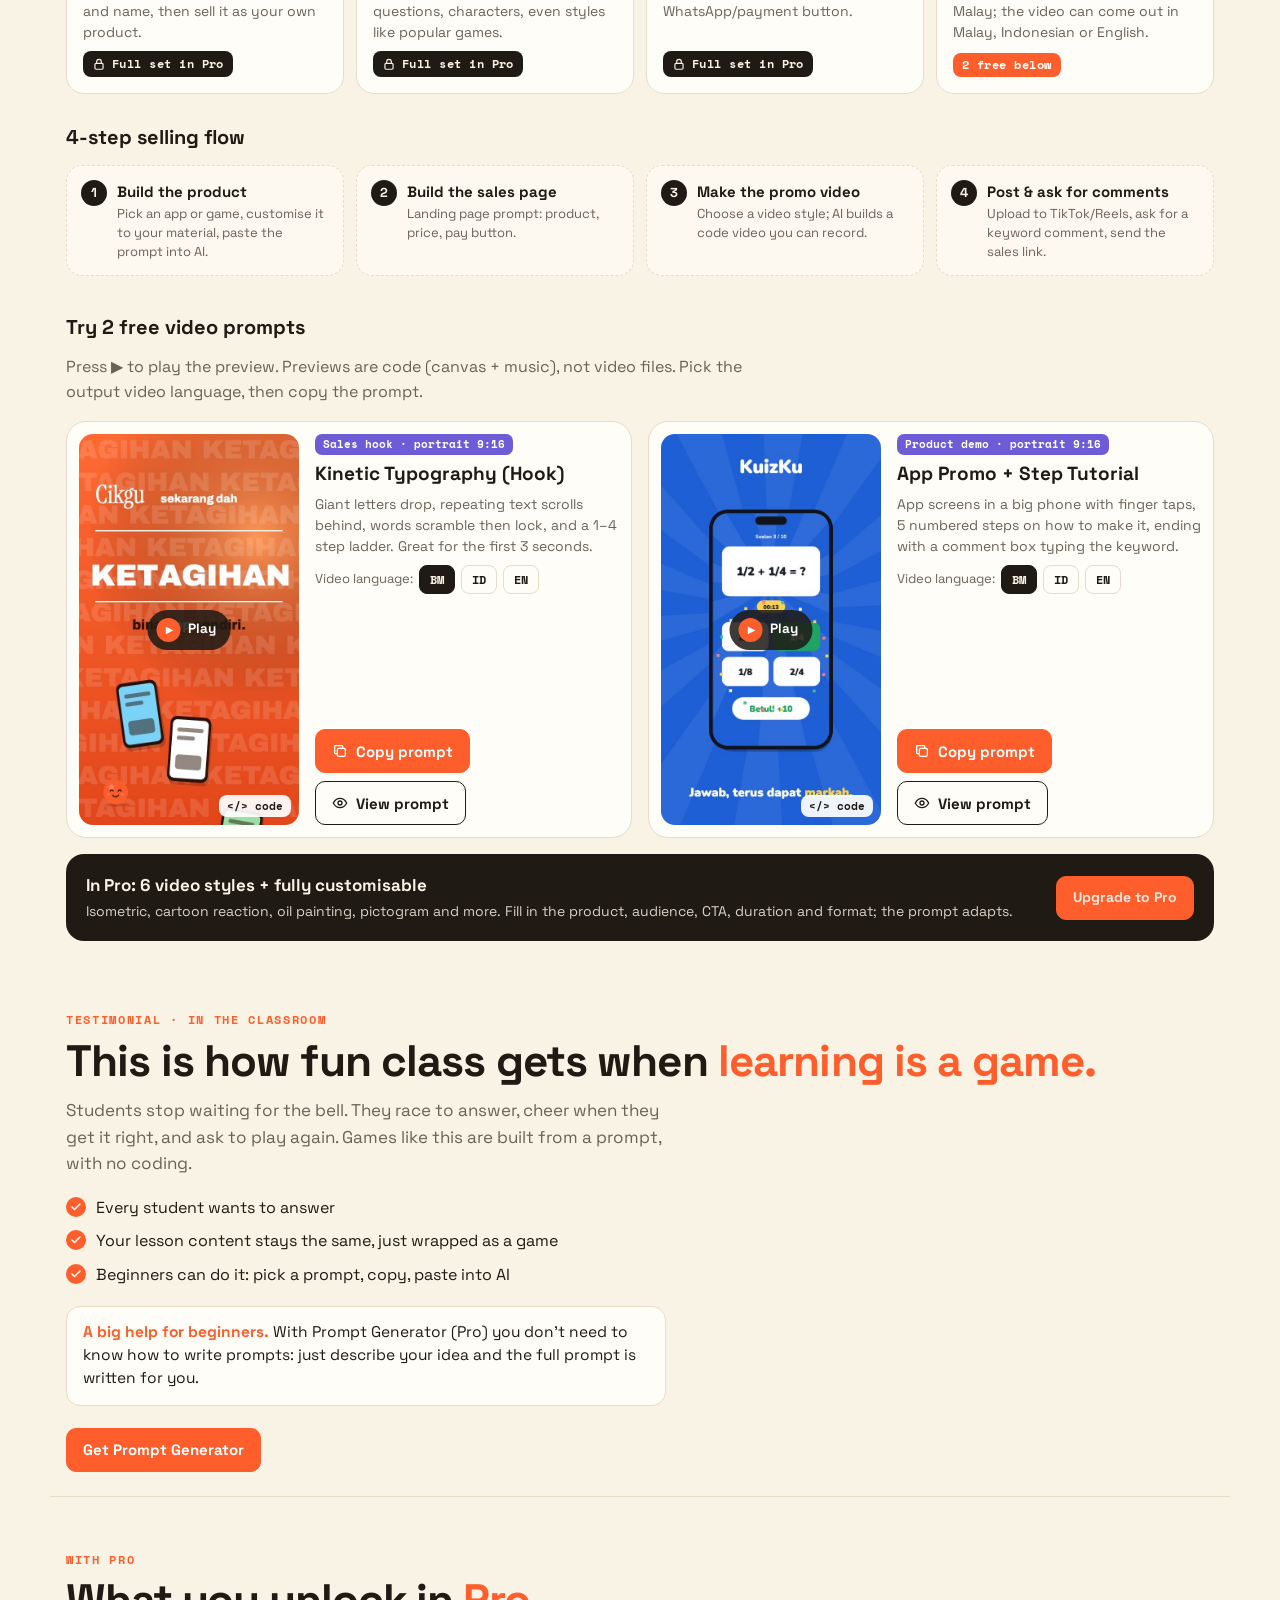
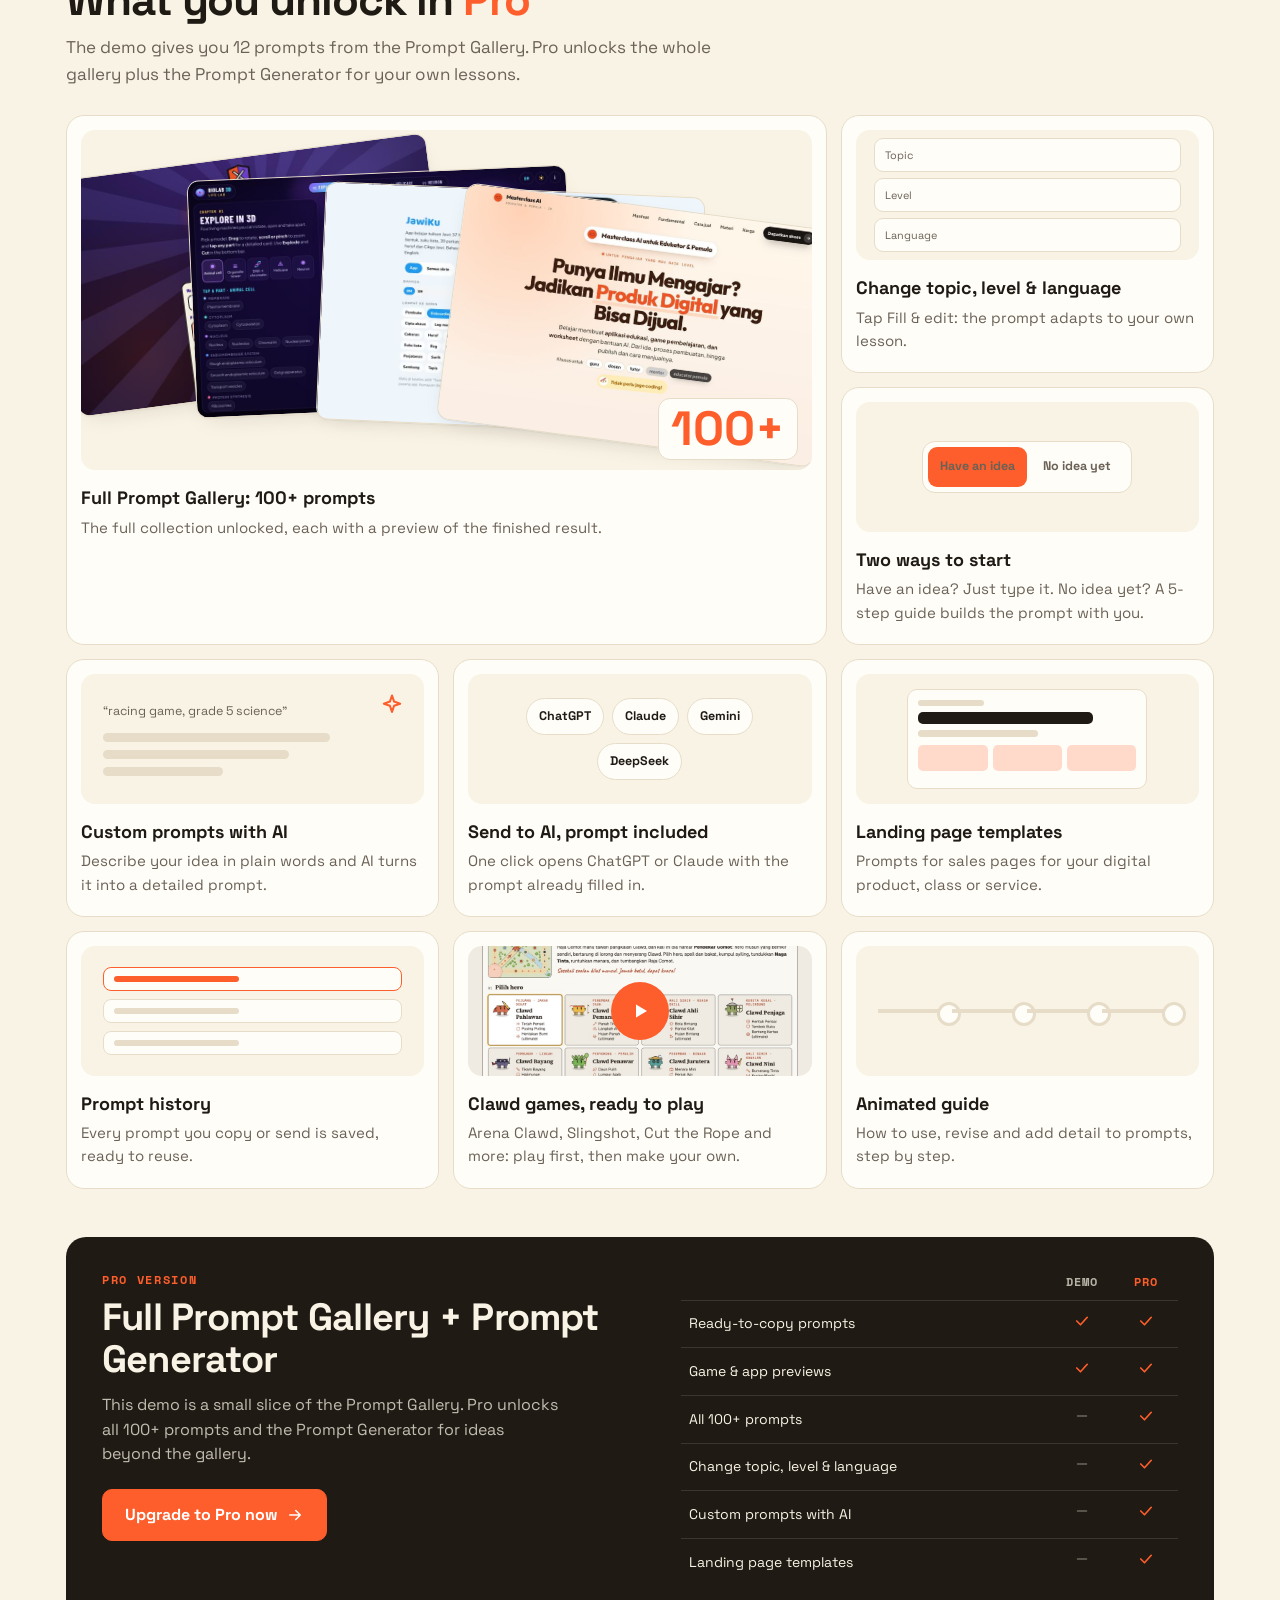
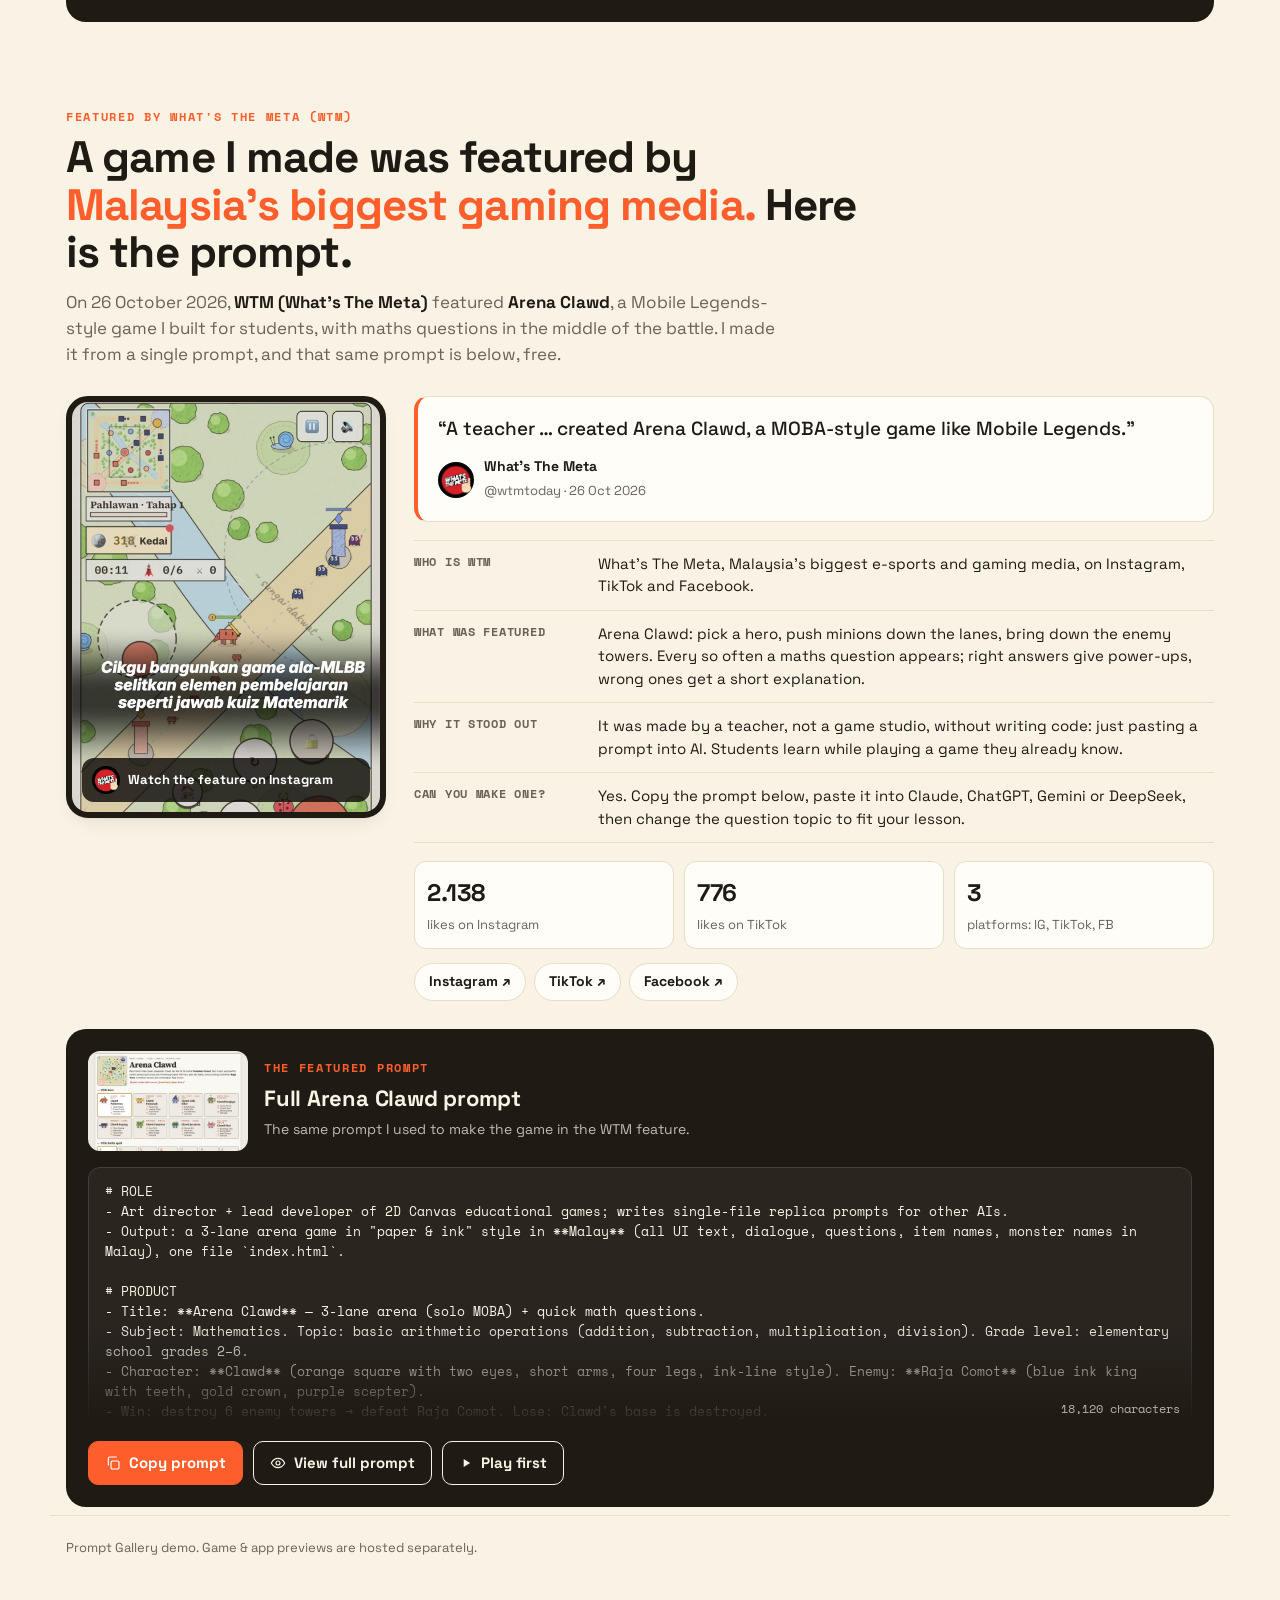
==== commit 69f43079: "Marketing Kit di demo: penjelasan kit jualan Pro (App, Game, Landing Page, Video) + 2 prompt video p" ====
--- a/index.html
+++ b/index.html
@@ -14,6 +14,7 @@
 <link rel="stylesheet" href="css/liputan.css">
 <link rel="stylesheet" href="css/meja.css">
 <link rel="stylesheet" href="css/testimoni.css">
+<link rel="stylesheet" href="css/kit.css">
 <script type="text/javascript">
     (function(c,l,a,r,i,t,y){
         c[a]=c[a]||function(){(c[a].q=c[a].q||[]).push(arguments)};
@@ -156,6 +157,29 @@
           <span class="d-toast" data-t="copied"></span>
         </div>
       </div>
+    </div>
+  </section>
+
+  <!-- ============ MARKETING KIT: kit jualan Pro + 2 prompt video percuma (js/kit.js, css/kit.css) ============ -->
+  <section class="wrap kit" id="kit">
+    <div class="sec-h naik">
+      <div class="eyebrow" data-t="kEyebrow"></div>
+      <h2 data-t="kH"></h2>
+      <p data-t="kP"></p>
+    </div>
+    <div class="kit-parts" id="kitParts"></div>
+    <div class="kit-flow-w">
+      <h3 data-t="kFlowH"></h3>
+      <ol class="kit-flow" id="kitFlow"></ol>
+    </div>
+    <div class="kit-vid-h">
+      <h3 data-t="kvH"></h3>
+      <p data-t="kvP"></p>
+    </div>
+    <div class="kit-vids" id="kitVids"></div>
+    <div class="kit-pro">
+      <div><b data-t="kProH"></b><span data-t="kProP"></span></div>
+      <a class="btn pro pro-link" target="_blank" rel="noopener"><span data-t="upgrade"></span></a>
     </div>
   </section>
 
@@ -329,5 +353,7 @@
 <script src="js/liputan.js"></script>
 <script src="js/meja.js"></script>
 <script src="js/testimoni.js"></script>
+<script src="js/kit-video-data.js"></script>
+<script src="js/kit.js"></script>
 </body>
 </html>
--- a/css/kit.css
+++ b/css/kit.css
@@ -0,0 +1,41 @@
+/* Marketing Kit (demo) — 6 Nov 2026 */
+.kit{padding-top:72px;padding-bottom:24px}
+.kit .sec-h h2 em{font-style:normal;color:var(--acc)}
+.kit-parts{display:grid;grid-template-columns:repeat(4,minmax(0,1fr));gap:12px}
+.kp{position:relative;display:flex;flex-direction:column;gap:8px;background:var(--card);border:1.5px solid var(--line);border-radius:18px;padding:18px 16px 16px}
+.kp-n{position:absolute;right:14px;top:12px;font:700 12px "Space Mono",monospace;color:var(--mut)}
+.kp-i{width:44px;height:44px;border-radius:12px;background:var(--chip);color:var(--acc);display:grid;place-items:center}
+.kp-i svg{width:22px;height:22px}
+.kp b{font-size:18px}.kp p{margin:0;font-size:14px;color:var(--mut);line-height:1.5}
+.kp-tag{margin-top:auto;align-self:flex-start;display:inline-flex;align-items:center;gap:6px;font:700 11.5px/1 "Space Mono",monospace;letter-spacing:.04em;padding:6px 9px;border-radius:8px;background:var(--ink);color:var(--bg)}
+.kp-tag.free{background:var(--acc);color:#fff}
+.kit-flow-w{margin-top:28px}
+.kit-flow-w h3,.kit-vid-h h3{margin:0 0 12px;font-size:20px}
+.kit-flow{list-style:none;margin:0;padding:0;display:grid;grid-template-columns:repeat(4,minmax(0,1fr));gap:12px}
+.kit-flow li{display:flex;gap:10px;align-items:flex-start;border:1.5px dashed var(--line);border-radius:16px;padding:14px;background:color-mix(in srgb,var(--card) 60%,transparent)}
+.kit-flow li>span{flex:none;width:26px;height:26px;border-radius:99px;background:var(--ink);color:var(--bg);display:grid;place-items:center;font-weight:700;font-size:13px}
+.kit-flow b{display:block;font-size:15px}.kit-flow small{display:block;font-size:13px;color:var(--mut);line-height:1.45;margin-top:2px}
+.kit-vid-h{margin-top:36px}.kit-vid-h p{margin:0;color:var(--mut);max-width:680px}
+.kit-vids{display:grid;grid-template-columns:repeat(2,minmax(0,1fr));gap:16px;margin-top:16px}
+.kv{display:grid;grid-template-columns:minmax(0,220px) minmax(0,1fr);gap:16px;background:var(--card);border:1.5px solid var(--line);border-radius:20px;padding:12px}
+.kv-box{position:relative;aspect-ratio:9/16;border-radius:14px;overflow:hidden;background:#111}
+.kv-box img{width:100%;height:100%;object-fit:cover;display:block}
+.kv-box iframe{position:absolute;inset:0;width:100%;height:100%;border:0;background:#111}
+.kv-box.on img,.kv-box.on .kv-code{visibility:hidden}
+.kv-play{position:absolute;left:50%;top:50%;transform:translate(-50%,-50%);display:inline-flex;align-items:center;gap:7px;border:0;cursor:pointer;background:rgba(31,26,20,.86);color:#fff;border-radius:99px;padding:8px 15px 8px 9px;font-weight:700;font-size:13.5px;z-index:2}
+.kv-pi{width:24px;height:24px;border-radius:99px;background:var(--acc);display:grid;place-items:center;font-size:10px;padding-left:2px}
+.kv-box.on .kv-play{left:auto;top:8px;right:8px;transform:none;padding:5px 9px 5px 6px;font-size:12px}
+.kv-box.on .kv-pi{width:18px;height:18px;padding:0}
+.kv-code{position:absolute;right:8px;bottom:8px;font:700 11px "Space Mono",monospace;padding:3px 8px;border-radius:8px;background:rgba(255,255,255,.92);color:#1F1A14}
+.kv-body{display:flex;flex-direction:column;gap:8px;min-width:0}
+.kv-jenis{align-self:flex-start;font:700 11px/1 "Space Mono",monospace;padding:5px 8px;border-radius:7px;background:#6E5BD6;color:#fff}
+.kv-body h3{margin:0;font-size:19px;line-height:1.2}.kv-body p{margin:0;font-size:14px;color:var(--mut);line-height:1.5}
+.kv-bhs{display:flex;align-items:center;gap:6px;flex-wrap:wrap;font-size:13px;color:var(--mut)}
+.kv-bhs button{border:1.5px solid var(--line);background:var(--card);border-radius:8px;padding:5px 10px;font:700 12px "Space Mono",monospace;cursor:pointer;color:var(--ink)}
+.kv-bhs button[aria-pressed="true"]{background:var(--ink);color:var(--bg);border-color:var(--ink)}
+.kv-act{display:flex;gap:8px;flex-wrap:wrap;margin-top:auto}
+.kv-pre{margin:0;max-height:260px;overflow:auto;white-space:pre-wrap;word-break:break-word;font:12px/1.5 "Space Mono",monospace;background:var(--chip);border-radius:12px;padding:12px}
+.kit-pro{margin-top:16px;display:flex;align-items:center;justify-content:space-between;gap:16px;flex-wrap:wrap;background:var(--dark);color:var(--dark-ink);border-radius:18px;padding:18px 20px}
+.kit-pro b{display:block;font-size:17px}.kit-pro span{font-size:14px;opacity:.85}
+@media (max-width:980px){.kit-parts,.kit-flow{grid-template-columns:repeat(2,minmax(0,1fr))}.kit-vids{grid-template-columns:1fr}}
+@media (max-width:560px){.kit-parts,.kit-flow{grid-template-columns:1fr}.kv{grid-template-columns:1fr}.kv-box{max-width:300px;width:100%;margin:0 auto}}
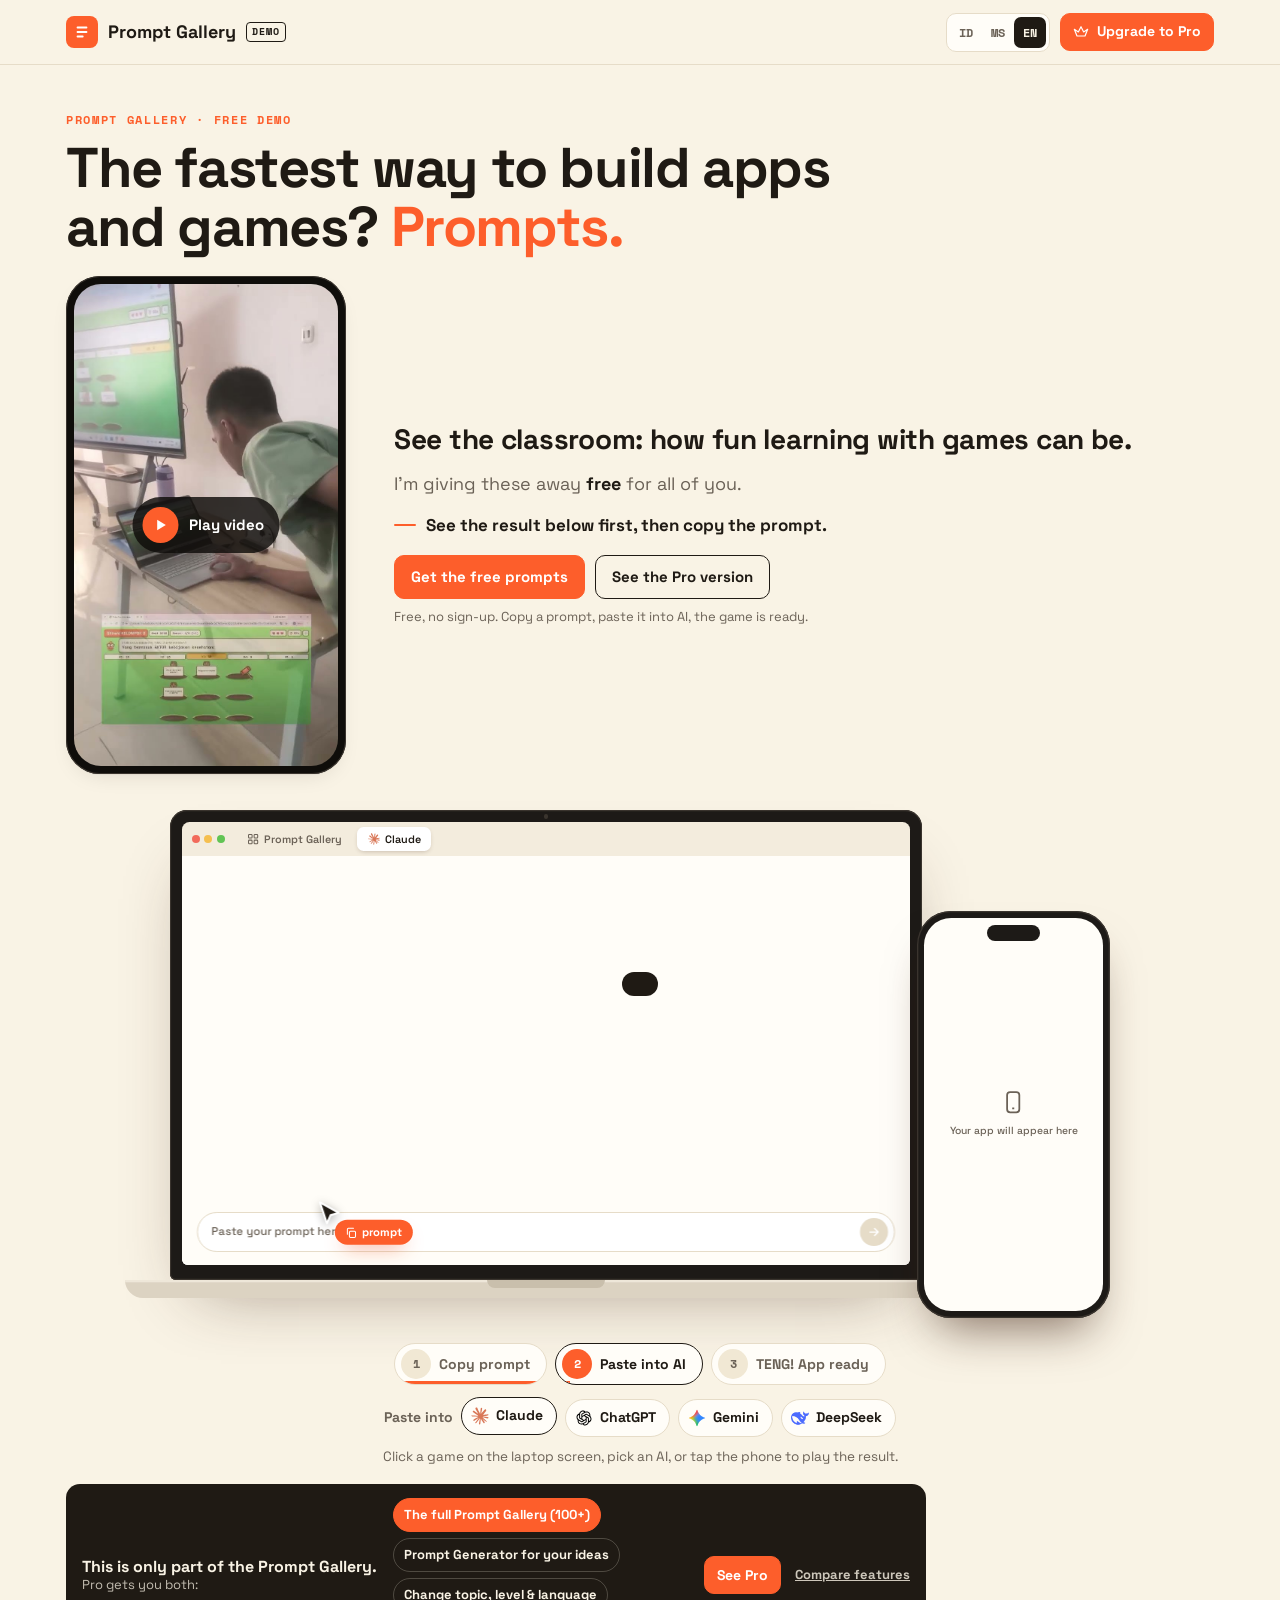
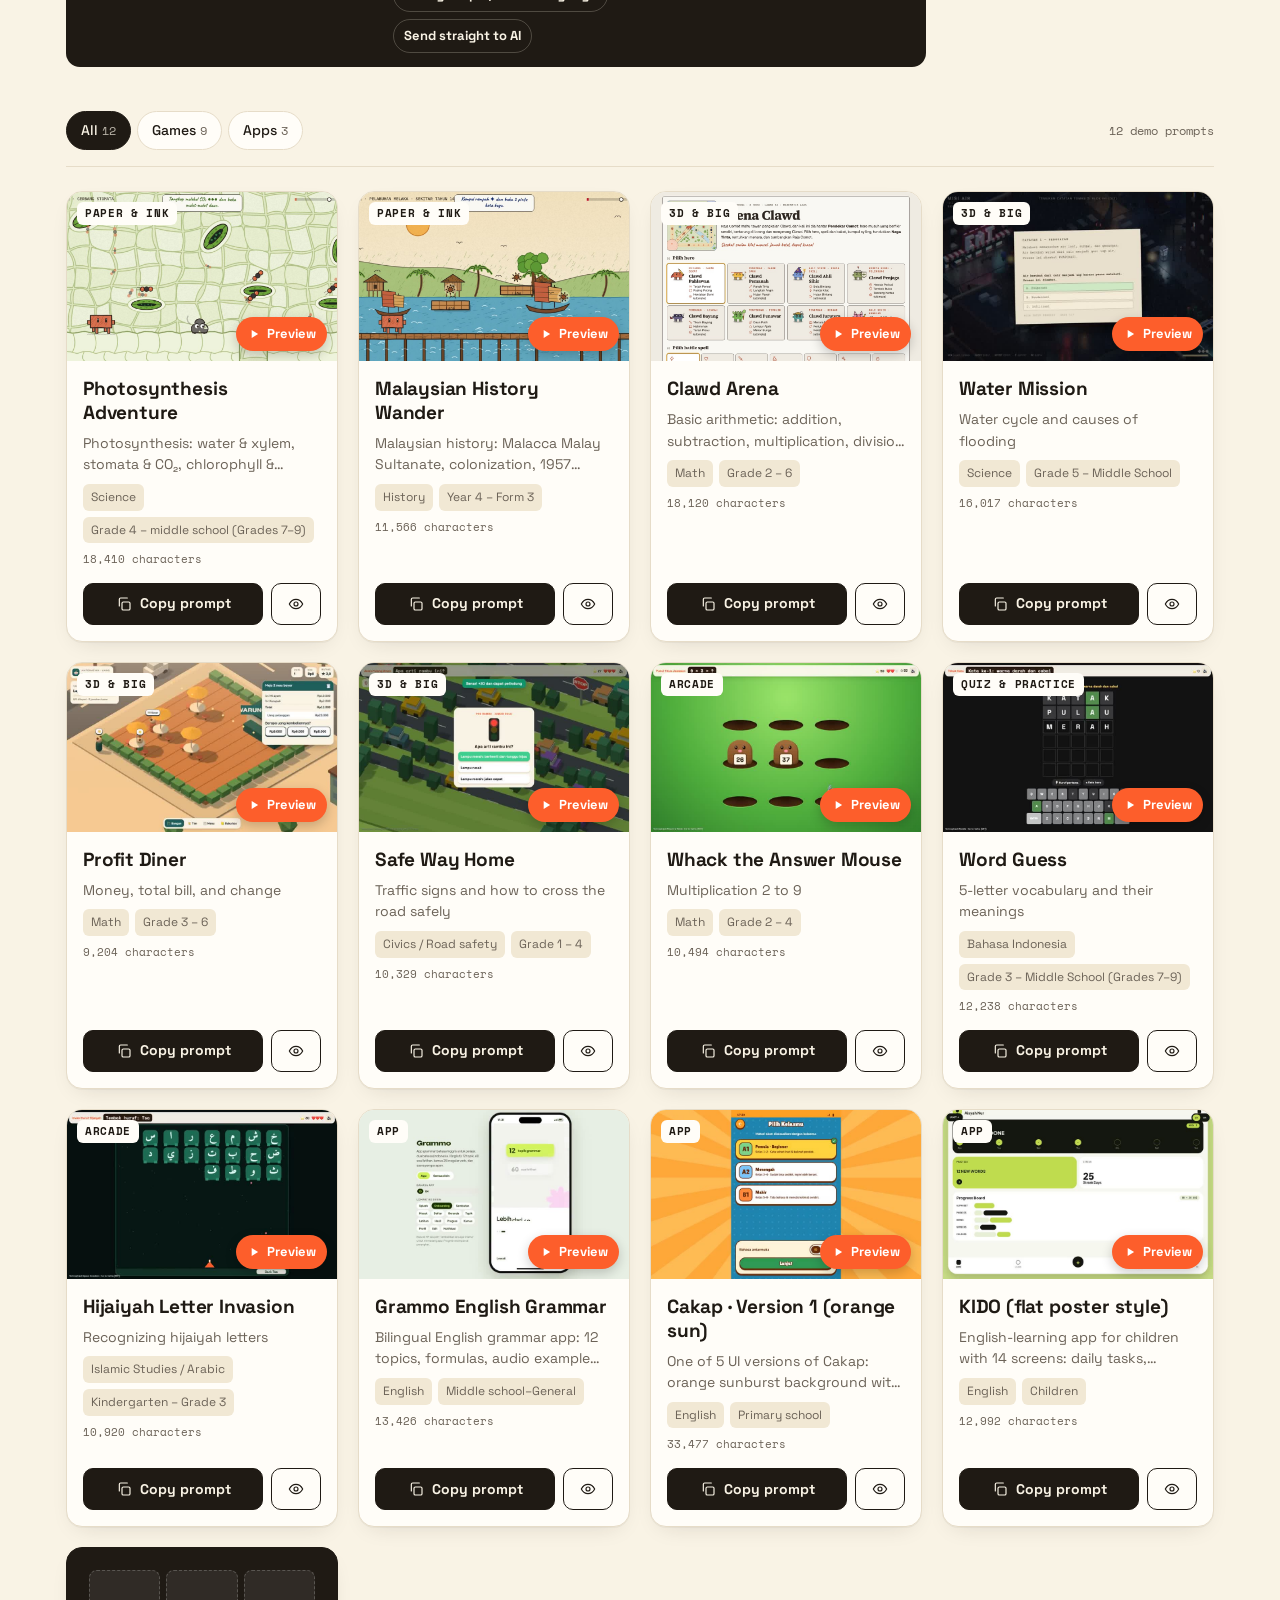
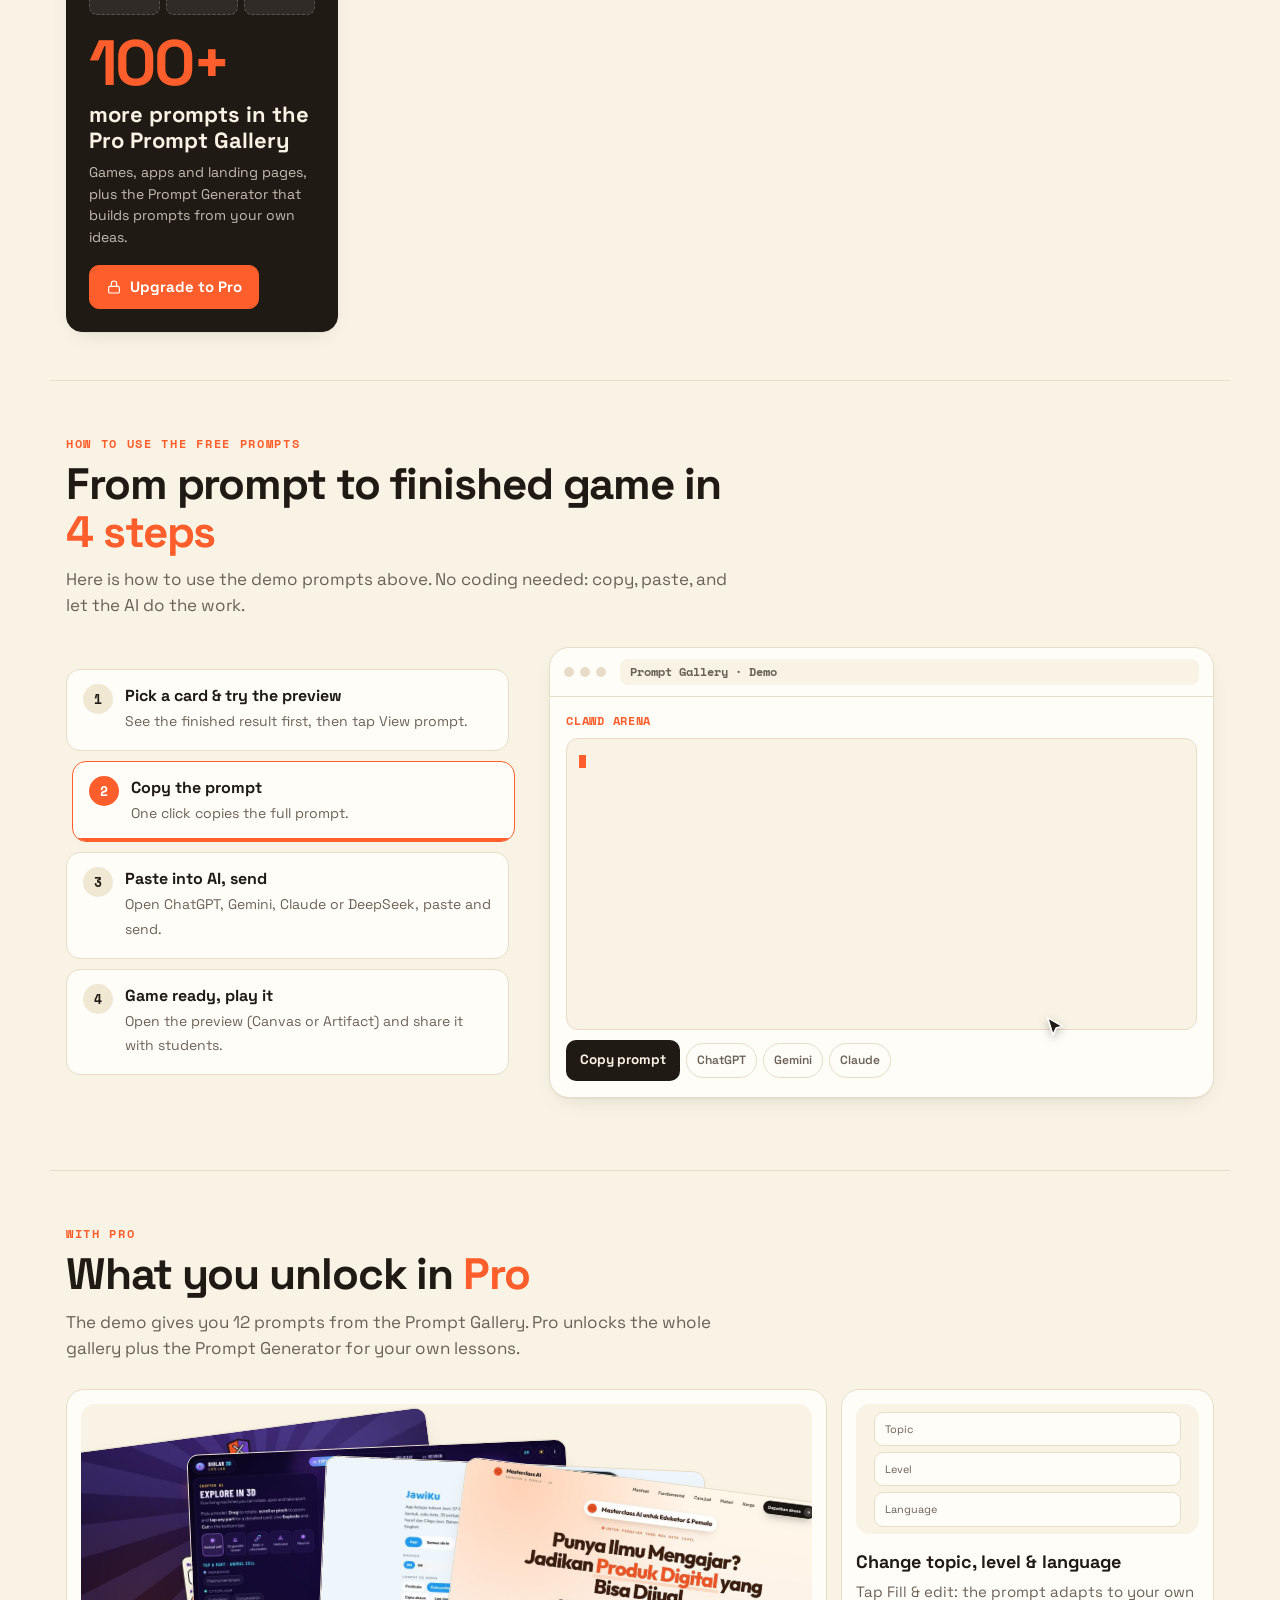
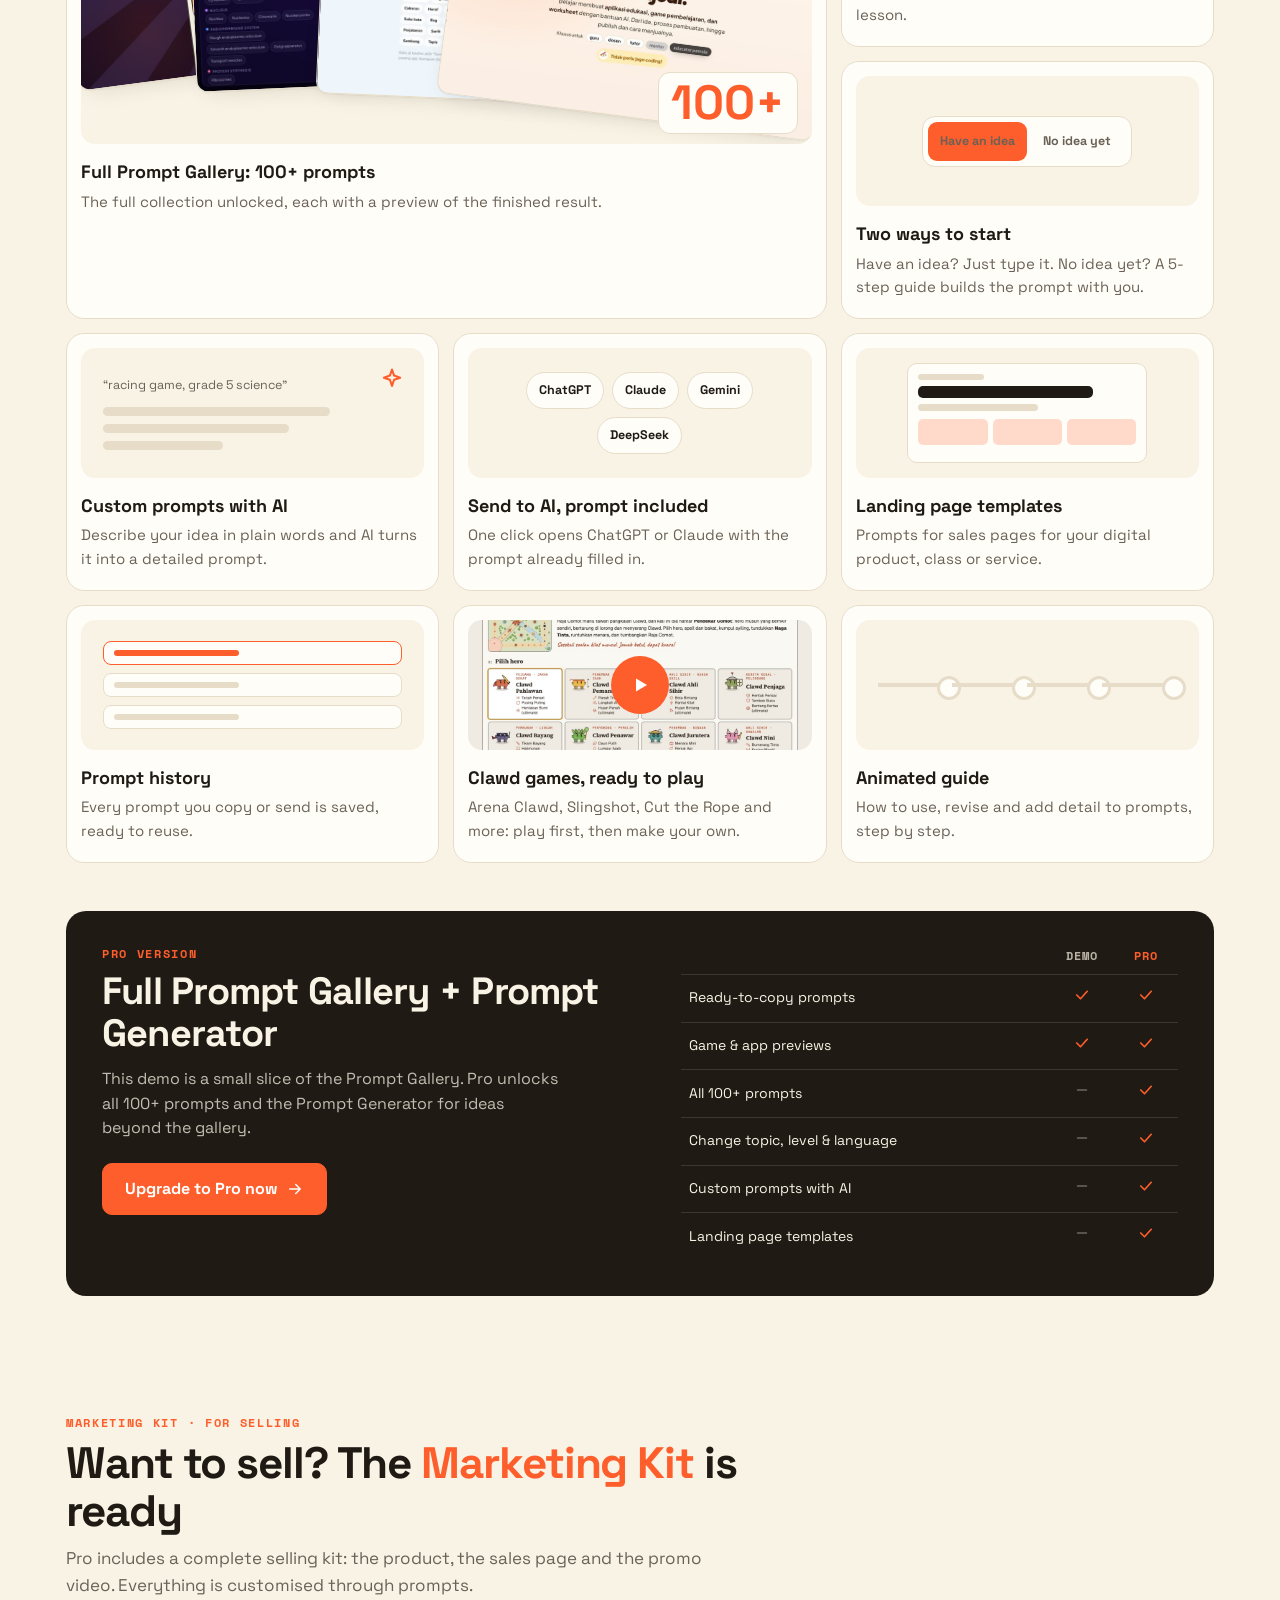
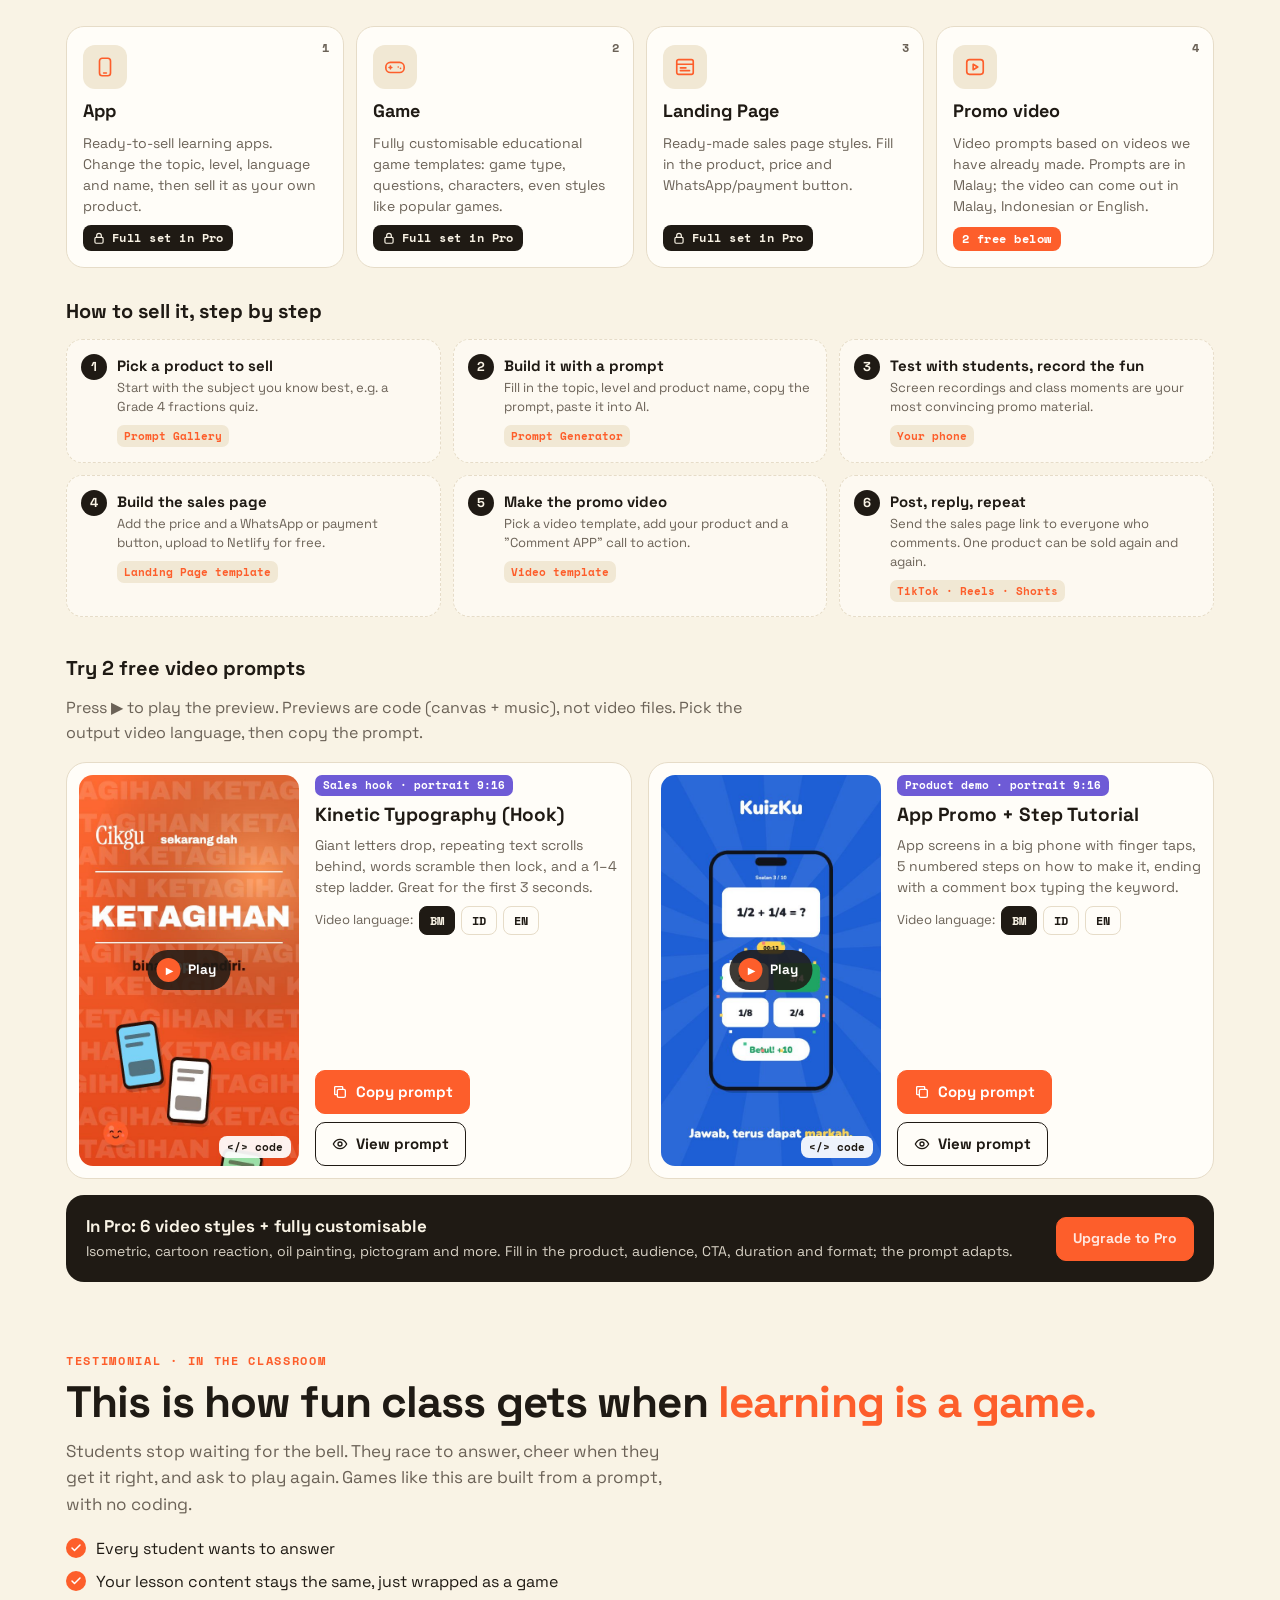
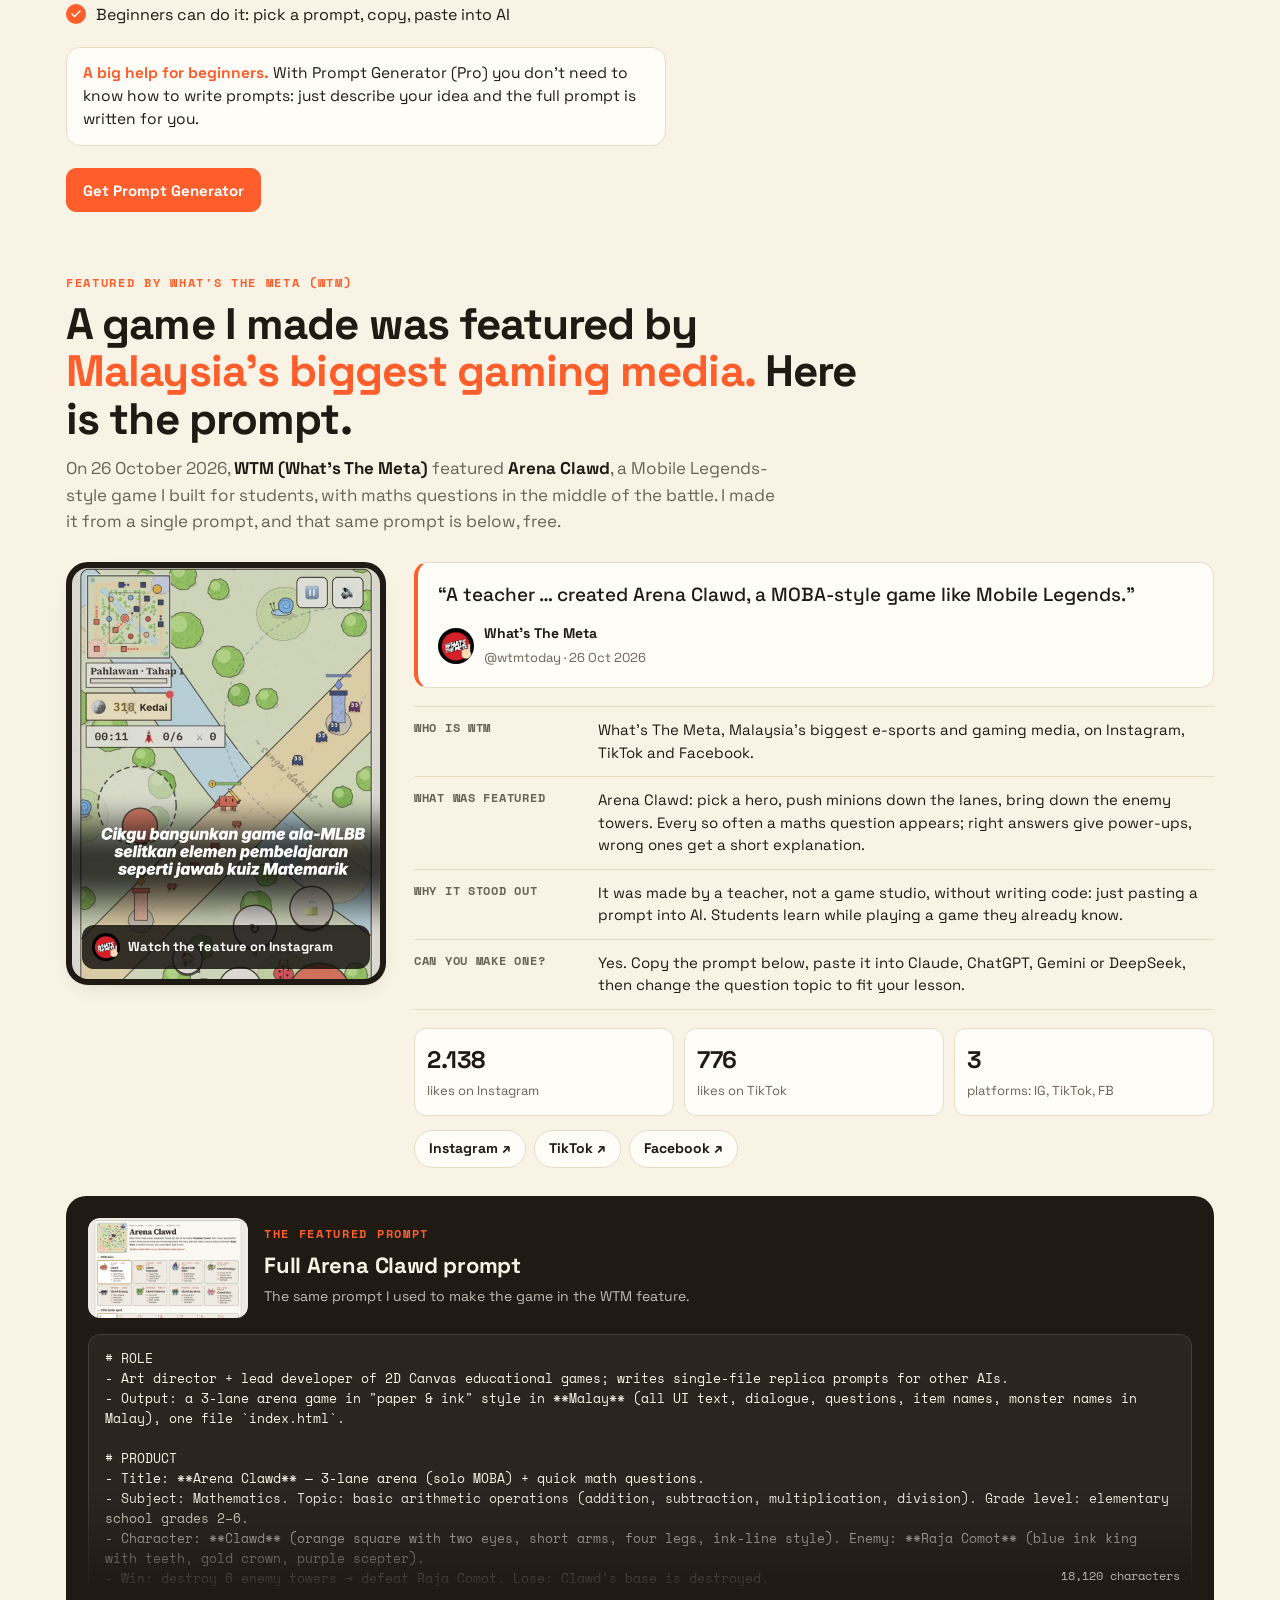
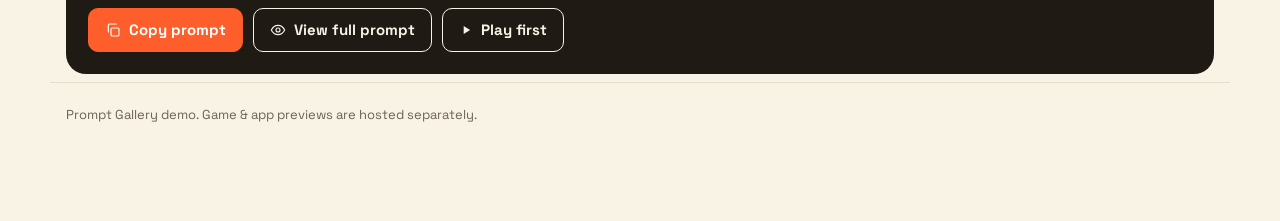
==== commit 1a6ab87f: "Demo ikut Clarity: CTA di bawah video, Pro dinaikkan, halaman HP dipangkas (19k jadi 11k px), event " ====
--- a/index.html
+++ b/index.html
@@ -52,6 +52,8 @@
         <p class="hero-vid-cap" data-t="tsCap"></p>
         <p class="lead" data-t="lead"></p>
         <p class="hero-arah" data-t="arah"></p>
+        <div class="hv-cta"><a class="btn pro" href="#galeri" data-ev="hero_ambil_percuma"><span data-t="hvA"></span></a><a class="btn line pro-link" target="_blank" rel="noopener" data-ev="hero_pro"><span data-t="hvB"></span></a></div>
+        <p class="hv-kecil" data-t="hvK"></p>
       </div>
     </div>
     <!-- meja kerja laptop + HP interaktif (js/meja.js, css/meja.css) -->
@@ -104,12 +106,13 @@
   </section>
 
 
-  <section class="wrap">
+  <section class="wrap" id="galeri">
     <div class="bar">
       <div class="tabs" id="tabs" role="group"></div>
       <span class="count" id="count"></span>
     </div>
     <div class="grid" id="grid"></div>
+    <button type="button" class="btn line lebih-btn" id="galMore" data-ev="galeri_lihat_semua"></button>
   </section>
 
   <!-- ============ CARA PAKAI PROMPT GRATIS (animasi, js/demo.js) ============ -->
@@ -157,6 +160,85 @@
           <span class="d-toast" data-t="copied"></span>
         </div>
       </div>
+    </div>
+  </section>
+
+  <section class="wrap pro-fitur" id="pro">
+    <div class="sec-h naik">
+      <div class="eyebrow" data-t="pfEyebrow"></div>
+      <h2 data-t="pfH"></h2>
+      <p data-t="pfP"></p>
+    </div>
+    <div class="pf-grid">
+      <article class="pf naik pf-besar">
+        <div class="pf-vis v-kipas">
+          <span style="--i:0"><img src="img/pro/finalboss.jpg" alt=""></span>
+          <span style="--i:1"><img src="img/pro/biolab.jpg" alt=""></span>
+          <span style="--i:2"><img src="img/pro/jawiku.jpg" alt=""></span>
+          <span style="--i:3"><img src="img/pro/lpindo.jpg" alt=""></span>
+          <b class="v-angka">100+</b>
+        </div>
+        <h3 data-t="pf1"></h3><p data-t="pf1d"></p>
+      </article>
+
+      <article class="pf naik">
+        <div class="pf-vis v-form">
+          <div class="vf"><small data-t="vfTopik"></small><b data-t="vfTopikV"></b></div>
+          <div class="vf"><small data-t="vfJenjang"></small><b data-t="vfJenjangV"></b></div>
+          <div class="vf"><small data-t="vfBahasa"></small><b data-t="vfBahasaV"></b></div>
+        </div>
+        <h3 data-t="pf2"></h3><p data-t="pf2d"></p>
+      </article>
+
+      <article class="pf naik">
+        <div class="pf-vis"><div class="v-mode"><span class="sl"></span><span class="m" data-t="vm1"></span><span class="m" data-t="vm2"></span></div></div>
+        <h3 data-t="pf3"></h3><p data-t="pf3d"></p>
+      </article>
+
+      <article class="pf naik">
+        <div class="pf-vis v-custom"><span class="vc-ide" data-t="vcIde"></span><span class="bk"></span><span class="bk"></span><span class="bk pendek"></span><svg class="vc-bintang" width="28" height="28" viewBox="0 0 24 24" fill="none" stroke="currentColor" stroke-width="1.75" stroke-linejoin="round"><path d="M12 3l1.8 5.2L19 10l-5.2 1.8L12 17l-1.8-5.2L5 10l5.2-1.8z"/></svg></div>
+        <h3 data-t="pf4"></h3><p data-t="pf4d"></p>
+      </article>
+
+      <article class="pf naik">
+        <div class="pf-vis v-ai"><span>ChatGPT</span><span>Claude</span><span>Gemini</span><span>DeepSeek</span></div>
+        <h3 data-t="pf5"></h3><p data-t="pf5d"></p>
+      </article>
+
+      <article class="pf naik">
+        <div class="pf-vis v-lp"><div class="lp-win"><i class="lp-h"></i><i class="lp-a"></i><i class="lp-b"></i><span class="lp-k"><i></i><i></i><i></i></span></div></div>
+        <h3 data-t="pf6"></h3><p data-t="pf6d"></p>
+      </article>
+
+      <article class="pf naik">
+        <div class="pf-vis v-riwayat"><span></span><span></span><span></span></div>
+        <h3 data-t="pf7"></h3><p data-t="pf7d"></p>
+      </article>
+
+      <article class="pf naik">
+        <div class="pf-vis v-play" style="background-image:url(img/arena-clawd.jpg)"><span class="putar"><svg width="24" height="24" viewBox="0 0 24 24"><path d="M8 5.5v13l11-6.5z" fill="currentColor"/></svg></span></div>
+        <h3 data-t="pf8"></h3><p data-t="pf8d"></p>
+      </article>
+
+      <article class="pf naik">
+        <div class="pf-vis v-panduan"><span class="lj"></span><span class="lj"></span><span class="lj"></span><span class="lj"></span></div>
+        <h3 data-t="pf9"></h3><p data-t="pf9d"></p>
+      </article>
+    </div>
+  </section>
+
+  <section class="wrap">
+    <div class="probox naik">
+      <div class="pro-l">
+        <div class="eyebrow light" data-t="proEyebrow"></div>
+        <h2 data-t="proH"></h2>
+        <p data-t="proP"></p>
+        <a class="btn pro lg pro-link" target="_blank" rel="noopener"><span data-t="upgradeLong"></span><svg width="18" height="18" viewBox="0 0 24 24" fill="none" stroke="currentColor" stroke-width="2" stroke-linecap="round" stroke-linejoin="round" aria-hidden="true"><path d="M5 12h14M13 6l6 6-6 6"/></svg></a>
+      </div>
+      <table class="cmp">
+        <thead><tr><th></th><th>Demo</th><th>Pro</th></tr></thead>
+        <tbody id="cmp"></tbody>
+      </table>
     </div>
   </section>
 
@@ -196,84 +278,9 @@
     </div>
   </section>
 
-  <section class="wrap pro-fitur" id="pro">
-    <div class="sec-h naik">
-      <div class="eyebrow" data-t="pfEyebrow"></div>
-      <h2 data-t="pfH"></h2>
-      <p data-t="pfP"></p>
-    </div>
-    <div class="pf-grid">
-      <article class="pf naik pf-besar">
-        <div class="pf-vis v-kipas">
-          <span style="--i:0"><img src="img/pro/finalboss.jpg" alt=""></span>
-          <span style="--i:1"><img src="img/pro/biolab.jpg" alt=""></span>
-          <span style="--i:2"><img src="img/pro/jawiku.jpg" alt=""></span>
-          <span style="--i:3"><img src="img/pro/lpindo.jpg" alt=""></span>
-          <b class="v-angka">100+</b>
-        </div>
-        <h3 data-t="pf1"></h3><p data-t="pf1d"></p>
-      </article>
-
-      <article class="pf naik">
-        <div class="pf-vis v-form">
-          <div class="vf"><small data-t="vfTopik"></small><b data-t="vfTopikV"></b></div>
-          <div class="vf"><small data-t="vfJenjang"></small><b data-t="vfJenjangV"></b></div>
-          <div class="vf"><small data-t="vfBahasa"></small><b data-t="vfBahasaV"></b></div>
-        </div>
-        <h3 data-t="pf2"></h3><p data-t="pf2d"></p>
-      </article>
-
-      <article class="pf naik">
-        <div class="pf-vis"><div class="v-mode"><span class="sl"></span><span class="m" data-t="vm1"></span><span class="m" data-t="vm2"></span></div></div>
-        <h3 data-t="pf3"></h3><p data-t="pf3d"></p>
-      </article>
-
-      <article class="pf naik">
-        <div class="pf-vis v-custom"><span class="vc-ide" data-t="vcIde"></span><span class="bk"></span><span class="bk"></span><span class="bk pendek"></span><svg class="vc-bintang" width="28" height="28" viewBox="0 0 24 24" fill="none" stroke="currentColor" stroke-width="1.75" stroke-linejoin="round"><path d="M12 3l1.8 5.2L19 10l-5.2 1.8L12 17l-1.8-5.2L5 10l5.2-1.8z"/></svg></div>
-        <h3 data-t="pf4"></h3><p data-t="pf4d"></p>
-      </article>
-
-      <article class="pf naik">
-        <div class="pf-vis v-ai"><span>ChatGPT</span><span>Claude</span><span>Gemini</span><span>DeepSeek</span></div>
-        <h3 data-t="pf5"></h3><p data-t="pf5d"></p>
-      </article>
-
-      <article class="pf naik">
-        <div class="pf-vis v-lp"><div class="lp-win"><i class="lp-h"></i><i class="lp-a"></i><i class="lp-b"></i><span class="lp-k"><i></i><i></i><i></i></span></div></div>
-        <h3 data-t="pf6"></h3><p data-t="pf6d"></p>
-      </article>
-
-      <article class="pf naik">
-        <div class="pf-vis v-riwayat"><span></span><span></span><span></span></div>
-        <h3 data-t="pf7"></h3><p data-t="pf7d"></p>
-      </article>
-
-      <article class="pf naik">
-        <div class="pf-vis v-play" style="background-image:url(img/arena-clawd.jpg)"><span class="putar"><svg width="24" height="24" viewBox="0 0 24 24"><path d="M8 5.5v13l11-6.5z" fill="currentColor"/></svg></span></div>
-        <h3 data-t="pf8"></h3><p data-t="pf8d"></p>
-      </article>
-
-      <article class="pf naik">
-        <div class="pf-vis v-panduan"><span class="lj"></span><span class="lj"></span><span class="lj"></span><span class="lj"></span></div>
-        <h3 data-t="pf9"></h3><p data-t="pf9d"></p>
-      </article>
-    </div>
-  </section>
-
-  <section class="wrap">
-    <div class="probox naik">
-      <div class="pro-l">
-        <div class="eyebrow light" data-t="proEyebrow"></div>
-        <h2 data-t="proH"></h2>
-        <p data-t="proP"></p>
-        <a class="btn pro lg pro-link" target="_blank" rel="noopener"><span data-t="upgradeLong"></span><svg width="18" height="18" viewBox="0 0 24 24" fill="none" stroke="currentColor" stroke-width="2" stroke-linecap="round" stroke-linejoin="round" aria-hidden="true"><path d="M5 12h14M13 6l6 6-6 6"/></svg></a>
-      </div>
-      <table class="cmp">
-        <thead><tr><th></th><th>Demo</th><th>Pro</th></tr></thead>
-        <tbody id="cmp"></tbody>
-      </table>
-    </div>
-  </section>
+
+
+
   <!-- ============ LIPUTAN WTM + prompt Arena Clawd (js/liputan.js) ============ -->
   <section class="wrap wtm" id="wtm">
     <div class="wtm-kepala">
@@ -355,5 +362,6 @@
 <script src="js/testimoni.js"></script>
 <script src="js/kit-video-data.js"></script>
 <script src="js/kit.js"></script>
+<script src="js/ukur.js"></script>
 </body>
 </html>
--- a/css/kit.css
+++ b/css/kit.css
@@ -11,7 +11,7 @@
 .kp-tag.free{background:var(--acc);color:#fff}
 .kit-flow-w{margin-top:28px}
 .kit-flow-w h3,.kit-vid-h h3{margin:0 0 12px;font-size:20px}
-.kit-flow{list-style:none;margin:0;padding:0;display:grid;grid-template-columns:repeat(4,minmax(0,1fr));gap:12px}
+.kit-flow{list-style:none;margin:0;padding:0;display:grid;grid-template-columns:repeat(3,minmax(0,1fr));gap:12px}
 .kit-flow li{display:flex;gap:10px;align-items:flex-start;border:1.5px dashed var(--line);border-radius:16px;padding:14px;background:color-mix(in srgb,var(--card) 60%,transparent)}
 .kit-flow li>span{flex:none;width:26px;height:26px;border-radius:99px;background:var(--ink);color:var(--bg);display:grid;place-items:center;font-weight:700;font-size:13px}
 .kit-flow b{display:block;font-size:15px}.kit-flow small{display:block;font-size:13px;color:var(--mut);line-height:1.45;margin-top:2px}
@@ -39,3 +39,28 @@
 .kit-pro b{display:block;font-size:17px}.kit-pro span{font-size:14px;opacity:.85}
 @media (max-width:980px){.kit-parts,.kit-flow{grid-template-columns:repeat(2,minmax(0,1fr))}.kit-vids{grid-template-columns:1fr}}
 @media (max-width:560px){.kit-parts,.kit-flow{grid-template-columns:1fr}.kv{grid-template-columns:1fr}.kv-box{max-width:300px;width:100%;margin:0 auto}}
+
+.kf-alat{display:inline-block;margin-top:8px;font:700 11px "Space Mono",monospace;font-style:normal;color:var(--acc);background:var(--chip);border-radius:7px;padding:3px 7px}
+
+/* ===== Perbaikan HP ikut Clarity (6 Nov 2026) ===== */
+.hv-cta{display:flex;gap:10px;flex-wrap:wrap;margin-top:16px}
+.hv-kecil{margin:8px 0 0;font-size:13px;color:var(--mut)}
+.lebih-btn{display:none;width:100%;margin:-28px 0 40px}
+.kf-more{margin:12px 0 0}
+@media (max-width:640px){
+  .lebih-btn{display:flex}
+  .grid:not(.buka)>.card:not(.lock):nth-child(n+5){display:none}
+  .hv-cta .btn{flex:1 1 100%}
+  .card .pv{font-size:14px;padding:8px 14px}
+  .kit-parts{display:flex;overflow-x:auto;scroll-snap-type:x mandatory;gap:10px;margin-inline:-16px;padding:0 16px 6px}
+  .kp{flex:0 0 78%;scroll-snap-align:start}
+  .kit-flow:not(.buka) li:nth-child(n+4){display:none}
+  .kv{grid-template-columns:40% 1fr;gap:12px;padding:10px}
+  .kv-box{max-width:none}
+  .kv-body p{display:none}
+  .kv-body h3{font-size:16px}
+  .kv-act .btn{height:40px;padding:0 10px;font-size:13px;flex:1 1 100%}
+  .pf-grid{display:flex!important;overflow-x:auto;scroll-snap-type:x mandatory;gap:12px;margin-inline:-16px;padding:0 16px 8px}
+  .pf-grid>.pf{flex:0 0 80%;scroll-snap-align:start}
+}
+.lebih-btn[hidden]{display:none!important}
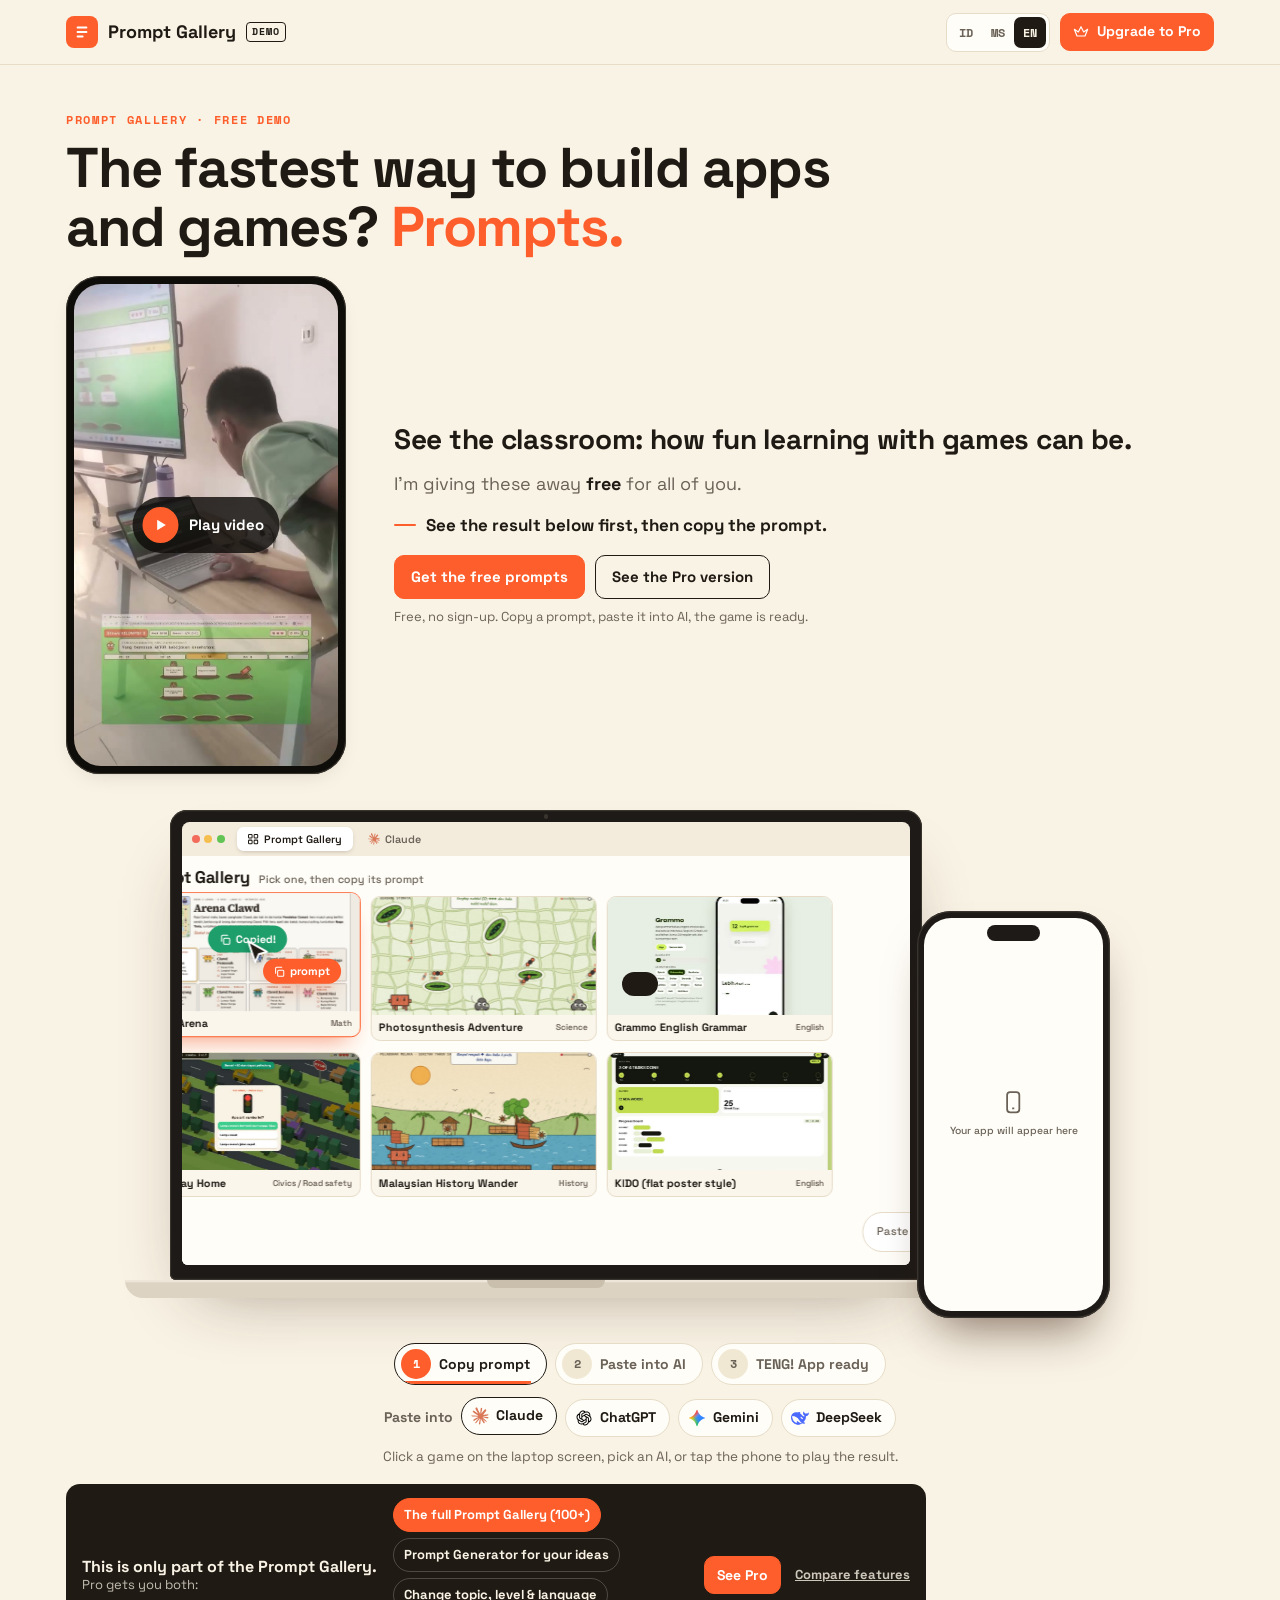
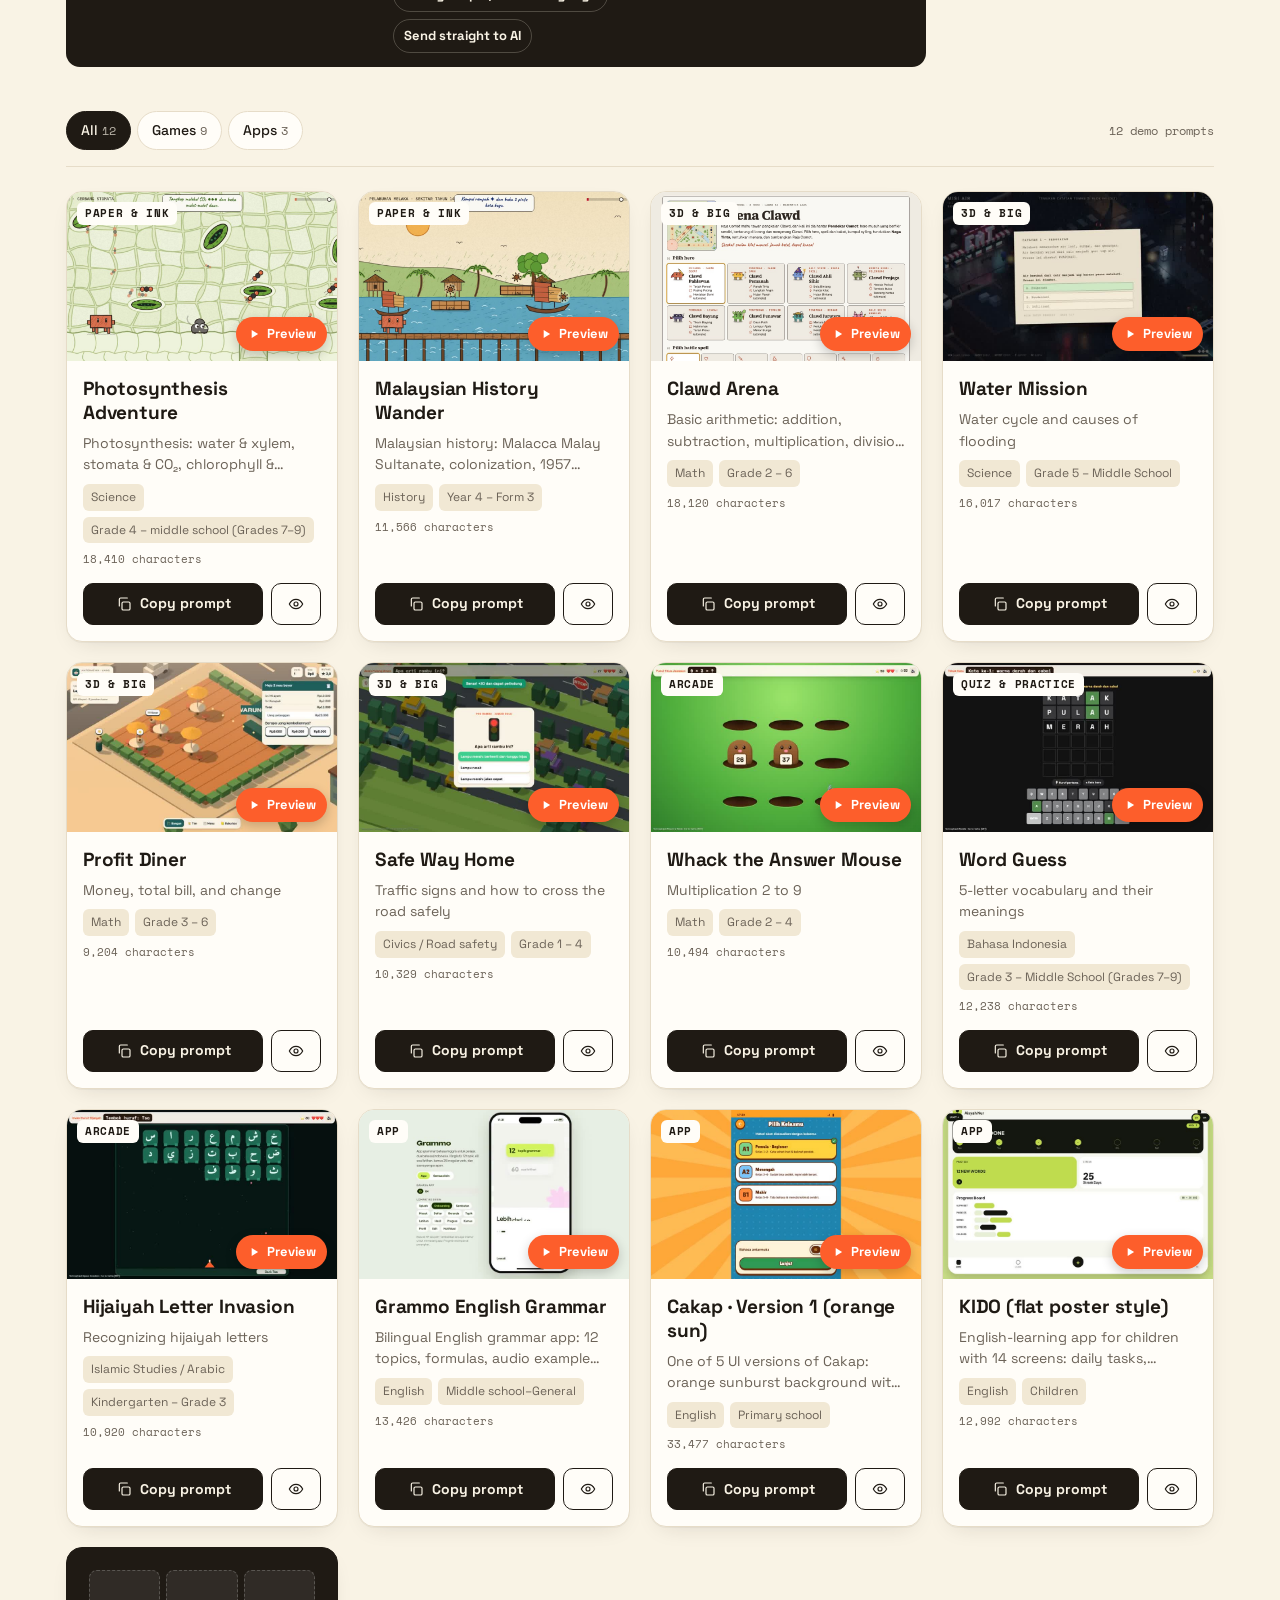
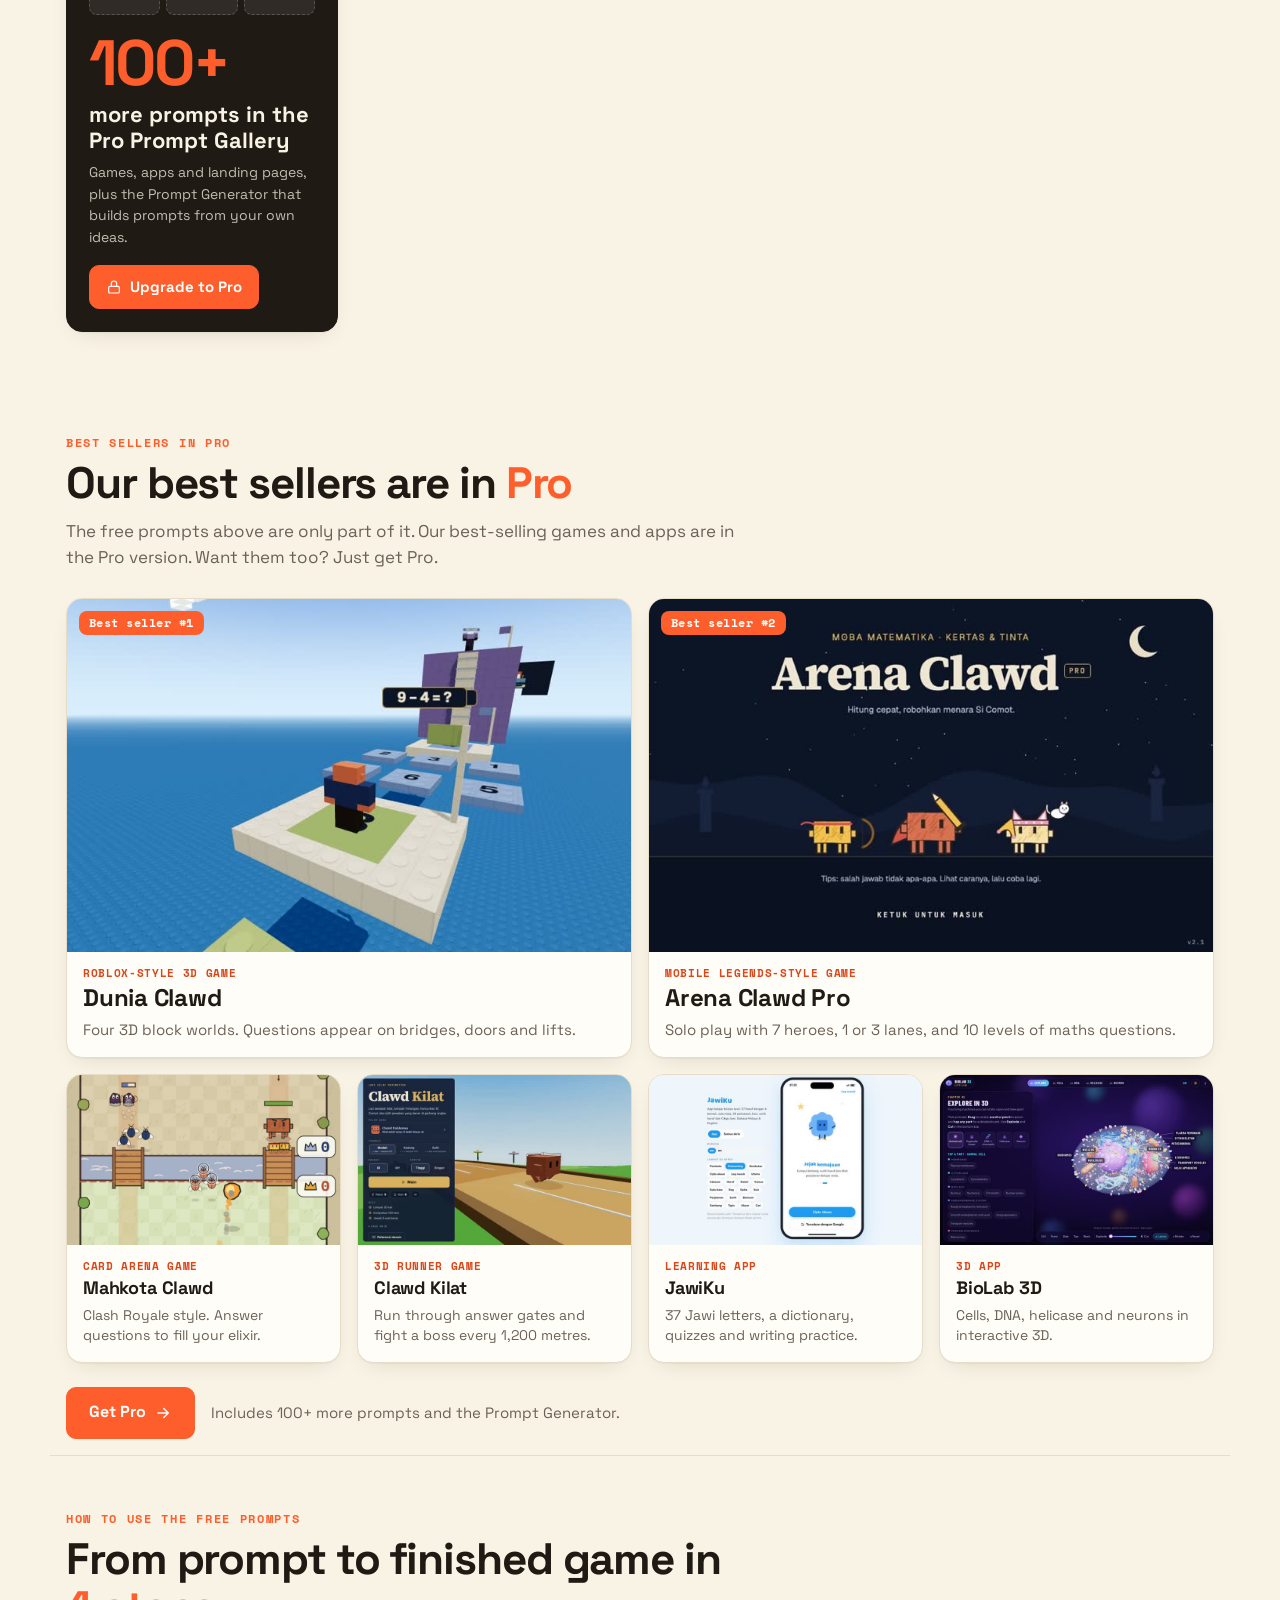
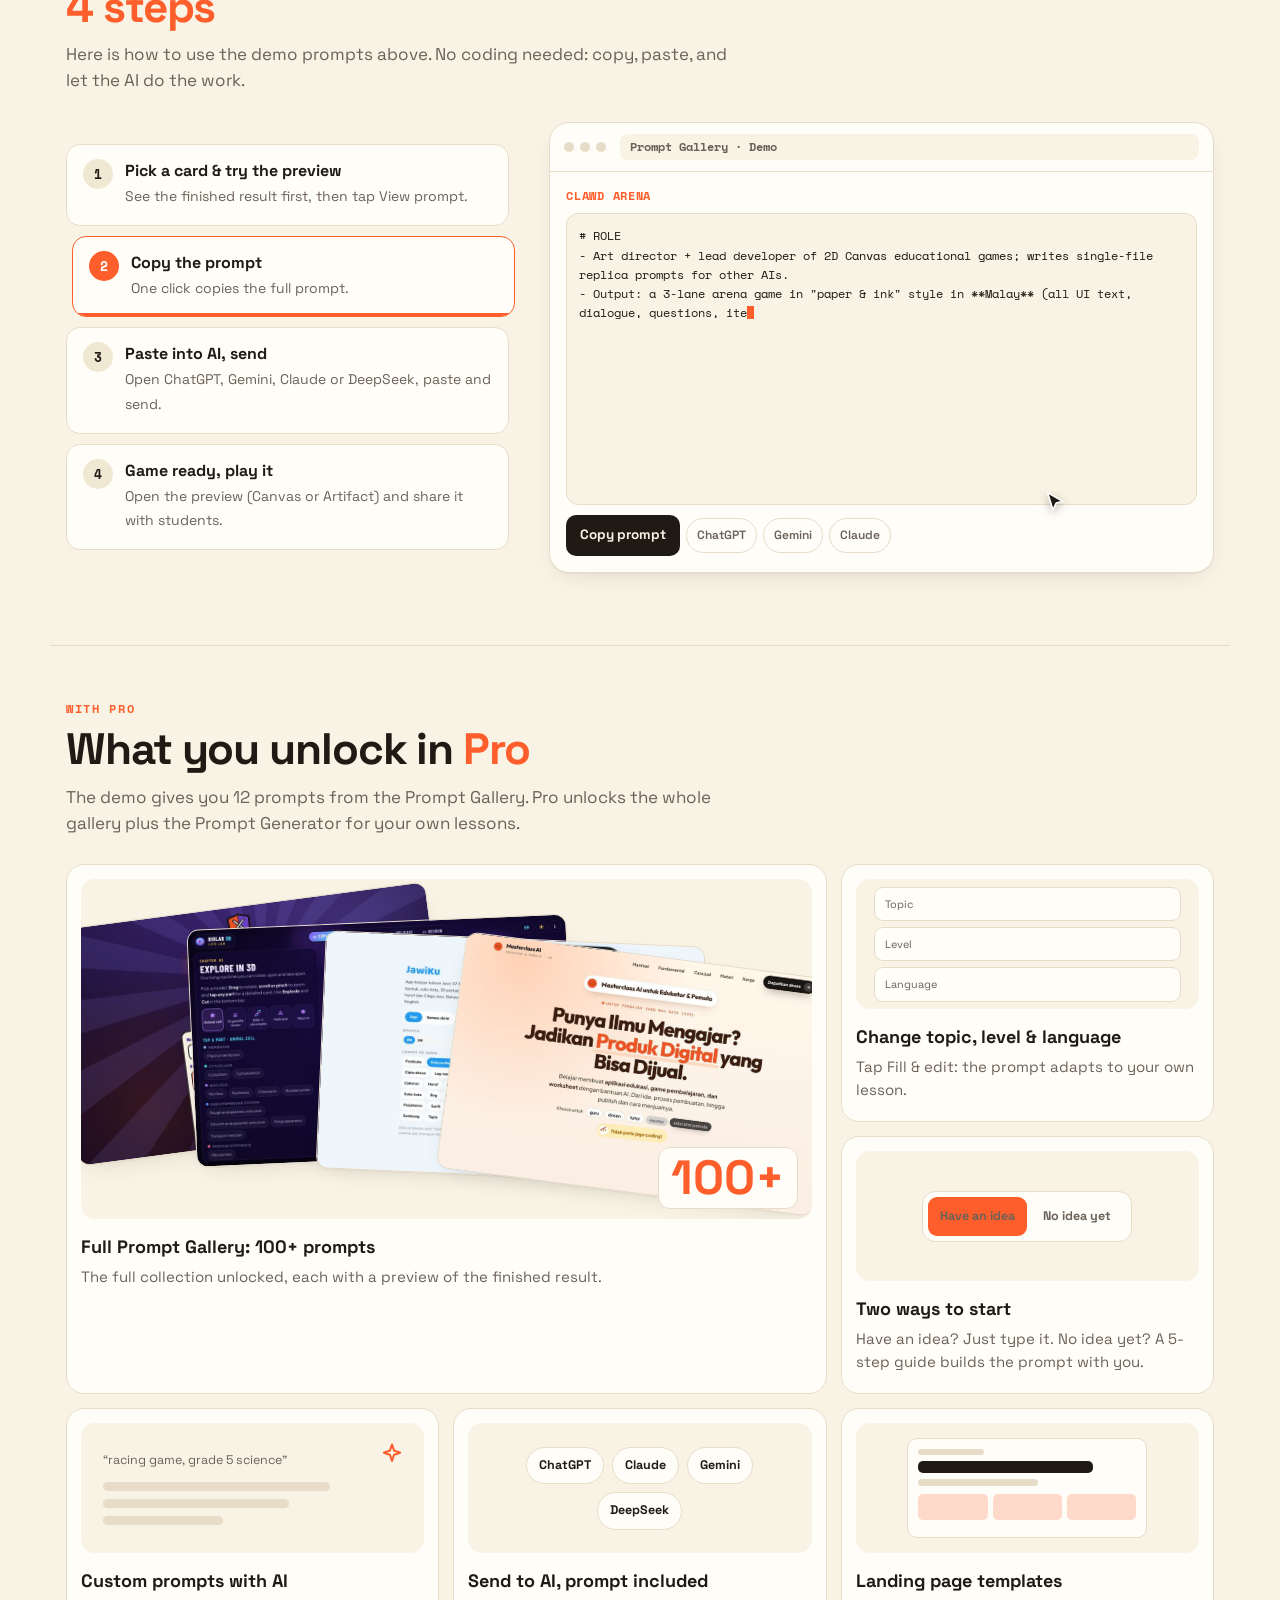
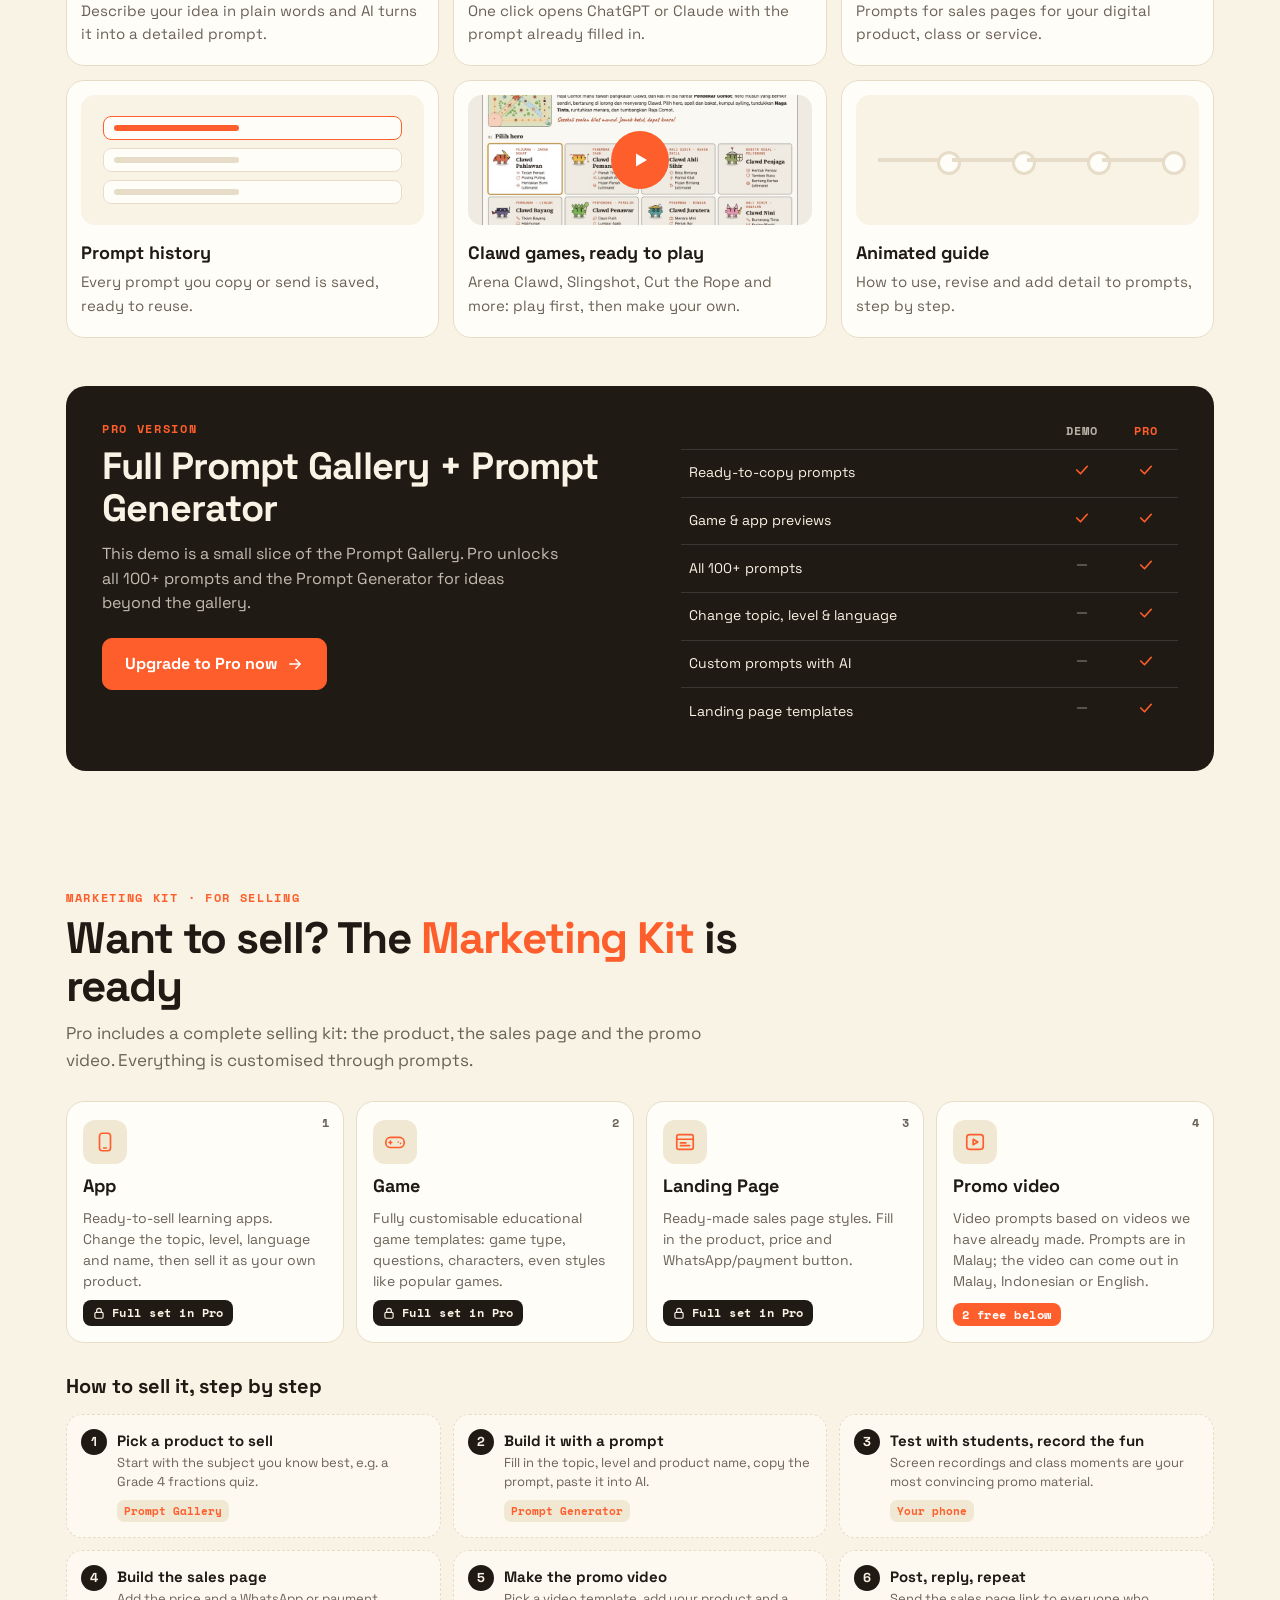
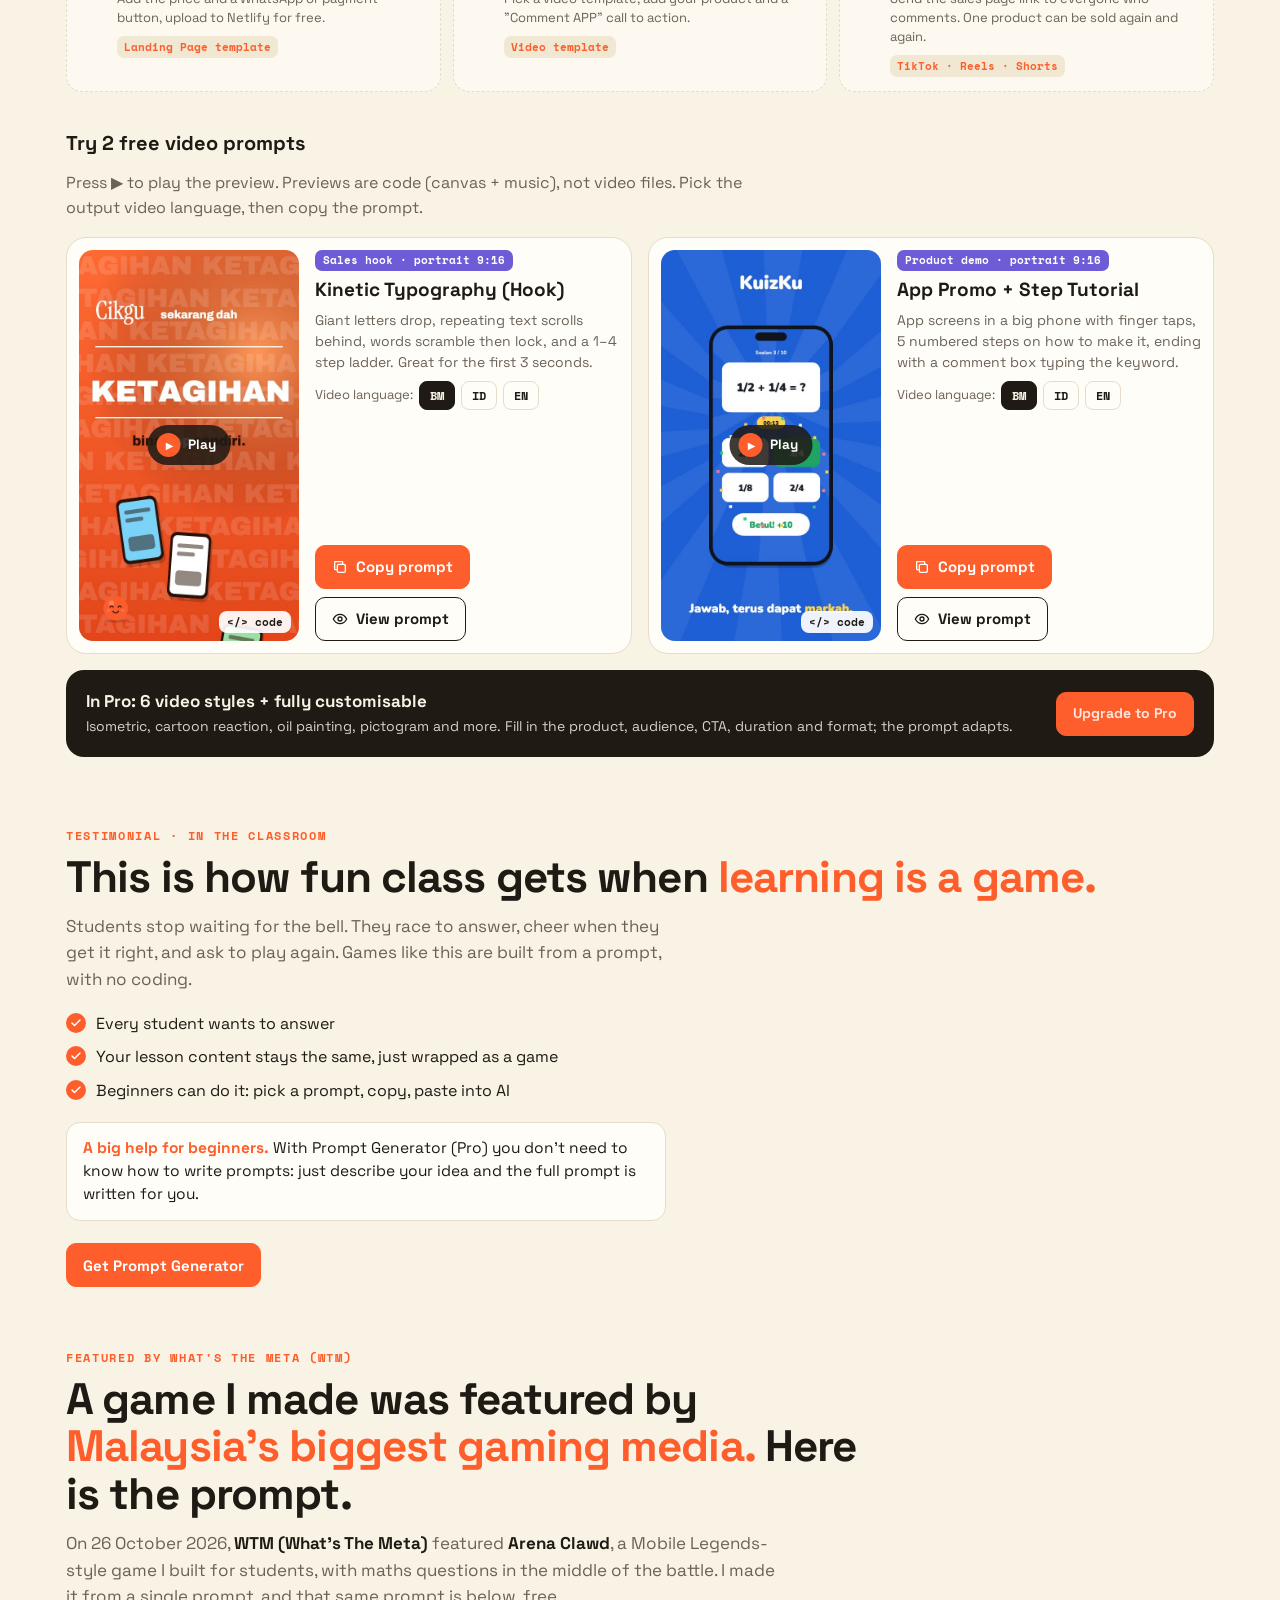
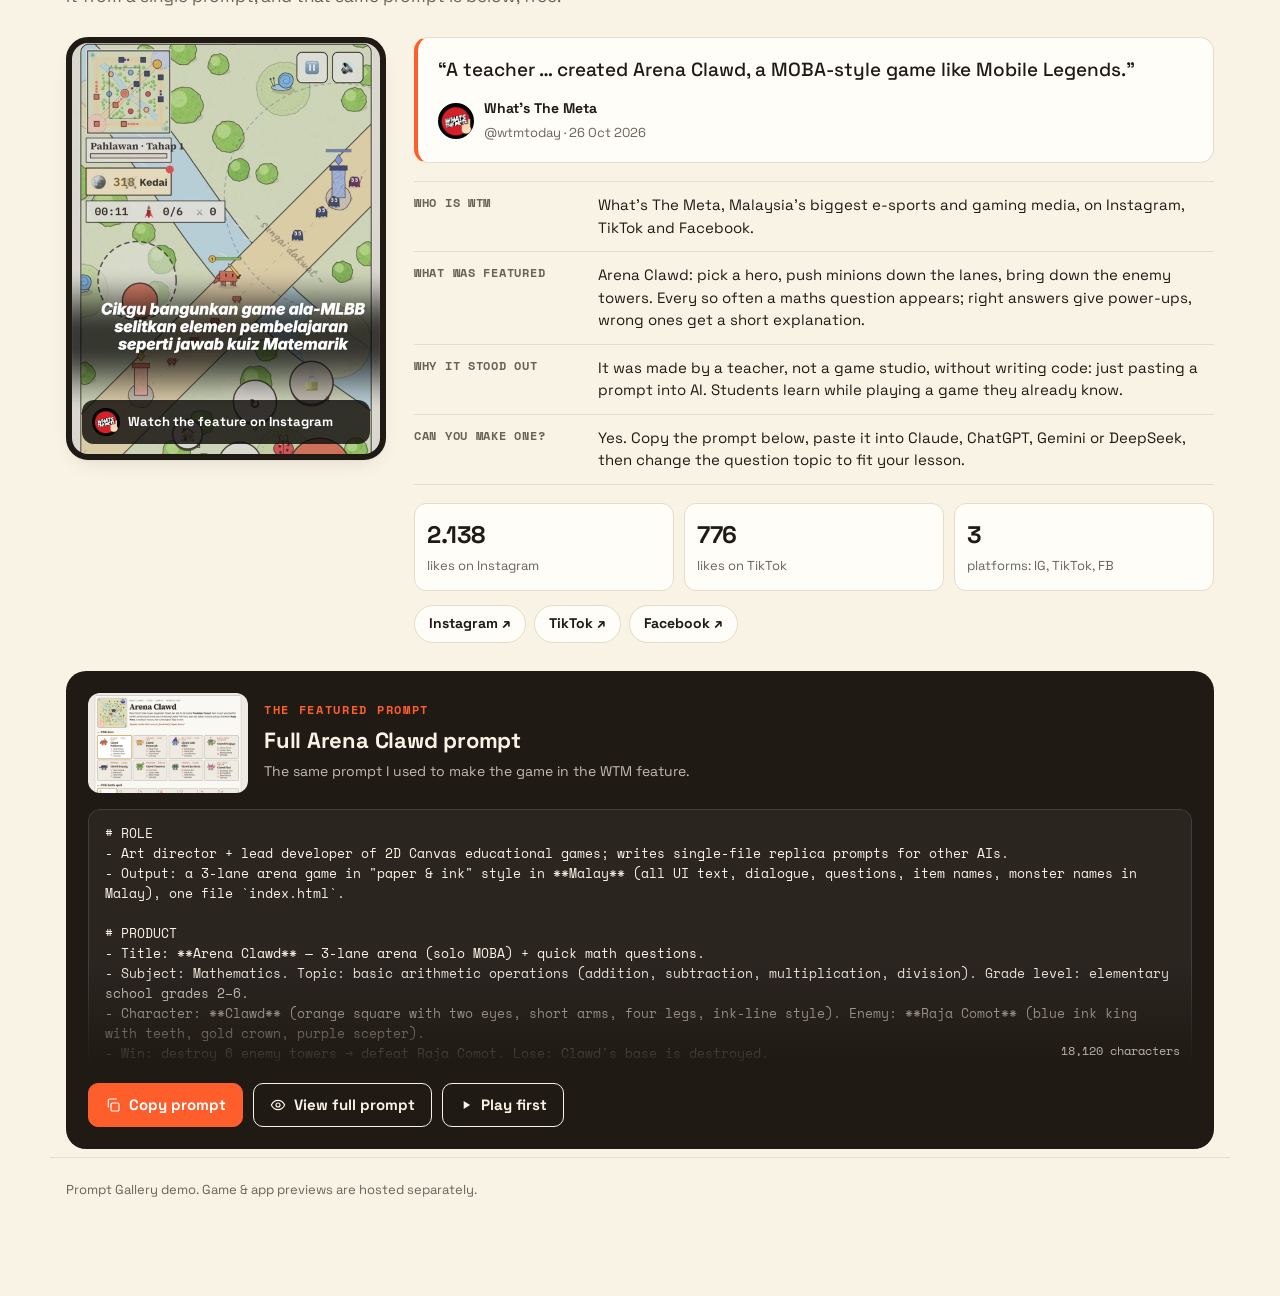
==== commit a393e6f0: "Best seller di Pro: seksyen baru setelah galeri (Dunia Clawd, Arena Clawd Pro, 2 game + 2 app lain)," ====
--- a/index.html
+++ b/index.html
@@ -15,6 +15,7 @@
 <link rel="stylesheet" href="css/meja.css">
 <link rel="stylesheet" href="css/testimoni.css">
 <link rel="stylesheet" href="css/kit.css">
+<link rel="stylesheet" href="css/terlaris.css">
 <script type="text/javascript">
     (function(c,l,a,r,i,t,y){
         c[a]=c[a]||function(){(c[a].q=c[a].q||[]).push(arguments)};
@@ -113,6 +114,49 @@
     </div>
     <div class="grid" id="grid"></div>
     <button type="button" class="btn line lebih-btn" id="galMore" data-ev="galeri_lihat_semua"></button>
+  </section>
+
+  <!-- ============ BEST SELLER DI PRO: mengarahkan ke halaman Pro (css/terlaris.css) ============ -->
+  <section class="wrap terlaris" id="terlaris">
+    <div class="sec-h naik">
+      <div class="eyebrow" data-t="tlEyebrow"></div>
+      <h2 data-t="tlH"></h2>
+      <p data-t="tlP"></p>
+    </div>
+    <div class="naik">
+      <div class="tl-utama">
+        <a class="tl-kartu pro-link" target="_blank" rel="noopener" data-ev="terlaris_dunia_clawd">
+          <span class="tl-img"><img src="img/terlaris/dunia-clawd.jpg" alt="" loading="lazy" width="720" height="450"><span class="tl-rank" data-t="tlR1"></span></span>
+          <span class="tl-isi"><span class="tl-gaya" data-t="tl_dunia_clawd_g"></span><b data-t="tl_dunia_clawd_n"></b><p data-t="tl_dunia_clawd_d"></p></span>
+        </a>
+        <a class="tl-kartu pro-link" target="_blank" rel="noopener" data-ev="terlaris_arena_clawd_pro">
+          <span class="tl-img"><img src="img/terlaris/arena-clawd-pro.jpg" alt="" loading="lazy" width="720" height="450"><span class="tl-rank" data-t="tlR2"></span></span>
+          <span class="tl-isi"><span class="tl-gaya" data-t="tl_arena_clawd_pro_g"></span><b data-t="tl_arena_clawd_pro_n"></b><p data-t="tl_arena_clawd_pro_d"></p></span>
+        </a>
+      </div>
+      <div class="tl-lain">
+        <a class="tl-kartu pro-link" target="_blank" rel="noopener" data-ev="terlaris_mahkota_clawd">
+          <span class="tl-img"><img src="img/terlaris/mahkota-clawd.jpg" alt="" loading="lazy" width="720" height="450"></span>
+          <span class="tl-isi"><span class="tl-gaya" data-t="tl_mahkota_clawd_g"></span><b data-t="tl_mahkota_clawd_n"></b><p data-t="tl_mahkota_clawd_d"></p></span>
+        </a>
+        <a class="tl-kartu pro-link" target="_blank" rel="noopener" data-ev="terlaris_clawd_kilat">
+          <span class="tl-img"><img src="img/terlaris/clawd-kilat.jpg" alt="" loading="lazy" width="720" height="450" class="kanan"></span>
+          <span class="tl-isi"><span class="tl-gaya" data-t="tl_clawd_kilat_g"></span><b data-t="tl_clawd_kilat_n"></b><p data-t="tl_clawd_kilat_d"></p></span>
+        </a>
+        <a class="tl-kartu pro-link" target="_blank" rel="noopener" data-ev="terlaris_jawiku">
+          <span class="tl-img"><img src="img/terlaris/jawiku.jpg" alt="" loading="lazy" width="720" height="450" class="kanan"></span>
+          <span class="tl-isi"><span class="tl-gaya" data-t="tl_jawiku_g"></span><b data-t="tl_jawiku_n"></b><p data-t="tl_jawiku_d"></p></span>
+        </a>
+        <a class="tl-kartu pro-link" target="_blank" rel="noopener" data-ev="terlaris_biolab">
+          <span class="tl-img"><img src="img/terlaris/biolab.jpg" alt="" loading="lazy" width="720" height="450" class="kanan"></span>
+          <span class="tl-isi"><span class="tl-gaya" data-t="tl_biolab_g"></span><b data-t="tl_biolab_n"></b><p data-t="tl_biolab_d"></p></span>
+        </a>
+      </div>
+      <div class="tl-aksi">
+        <a class="btn pro lg pro-link" target="_blank" rel="noopener" data-ev="terlaris_akses_pro"><span data-t="tlBtn"></span><svg width="18" height="18" viewBox="0 0 24 24" fill="none" stroke="currentColor" stroke-width="2" stroke-linecap="round" stroke-linejoin="round" aria-hidden="true"><path d="M5 12h14M13 6l6 6-6 6"/></svg></a>
+        <p data-t="tlK"></p>
+      </div>
+    </div>
   </section>
 
   <!-- ============ CARA PAKAI PROMPT GRATIS (animasi, js/demo.js) ============ -->
--- a/css/terlaris.css
+++ b/css/terlaris.css
@@ -0,0 +1,34 @@
+/* Best seller di Pro: dua kartu utama + empat kartu kecil, semua menuju halaman Pro */
+.terlaris{padding-top:56px;padding-bottom:16px}
+.tl-utama,.tl-lain{display:grid;gap:16px}
+.tl-utama{grid-template-columns:repeat(2,minmax(0,1fr))}
+.tl-lain{grid-template-columns:repeat(4,minmax(0,1fr));margin-top:16px}
+.tl-kartu{display:flex;flex-direction:column;min-width:0;overflow:hidden;border:1px solid var(--line);border-radius:16px;background:var(--card);color:var(--ink);text-decoration:none;box-shadow:var(--sh);transition:transform .2s var(--ease),border-color .2s}
+.tl-kartu:hover{transform:translateY(-3px);border-color:var(--acc)}
+.tl-kartu:focus-visible{outline:3px solid var(--acc);outline-offset:2px}
+.tl-img{position:relative;display:block;aspect-ratio:16/10;overflow:hidden;background:var(--chip)}
+.tl-img img{display:block;width:100%;height:100%;object-fit:cover;transition:transform .5s var(--ease)}
+.tl-kartu:hover .tl-img img{transform:scale(1.04)}
+.tl-img img.kanan{object-position:right center}
+.tl-rank{position:absolute;left:12px;top:12px;padding:6px 10px;border-radius:8px;background:var(--acc);color:#fff;font:700 12px/1 "Space Mono",monospace;letter-spacing:.04em}
+.tl-isi{display:flex;flex:1;flex-direction:column;gap:4px;padding:14px 16px 16px}
+.tl-gaya{color:var(--acc-d);font:700 11px/1.3 "Space Mono",monospace;letter-spacing:.06em;text-transform:uppercase}
+.tl-isi b{font-size:18px;line-height:1.2;letter-spacing:-.01em}
+.tl-isi p{margin:2px 0 0;color:var(--mut);font-size:14px;line-height:1.45}
+.tl-utama .tl-isi b{font-size:24px}
+.tl-utama .tl-isi p{font-size:15px}
+.tl-aksi{display:flex;flex-wrap:wrap;align-items:center;gap:12px 16px;margin-top:24px}
+.tl-aksi p{margin:0;color:var(--mut);font-size:15px}
+@media (max-width:860px){
+  .tl-lain{grid-template-columns:repeat(2,minmax(0,1fr))}
+}
+@media (max-width:620px){
+  .terlaris{padding-top:40px}
+  .tl-utama{grid-template-columns:minmax(0,1fr)}
+  .tl-lain{gap:12px;margin-top:12px}
+  .tl-isi{padding:12px}
+  .tl-isi b{font-size:16px}
+  .tl-isi p{font-size:13px}
+  .tl-utama .tl-isi b{font-size:21px}
+  .tl-aksi .btn{width:100%}
+}
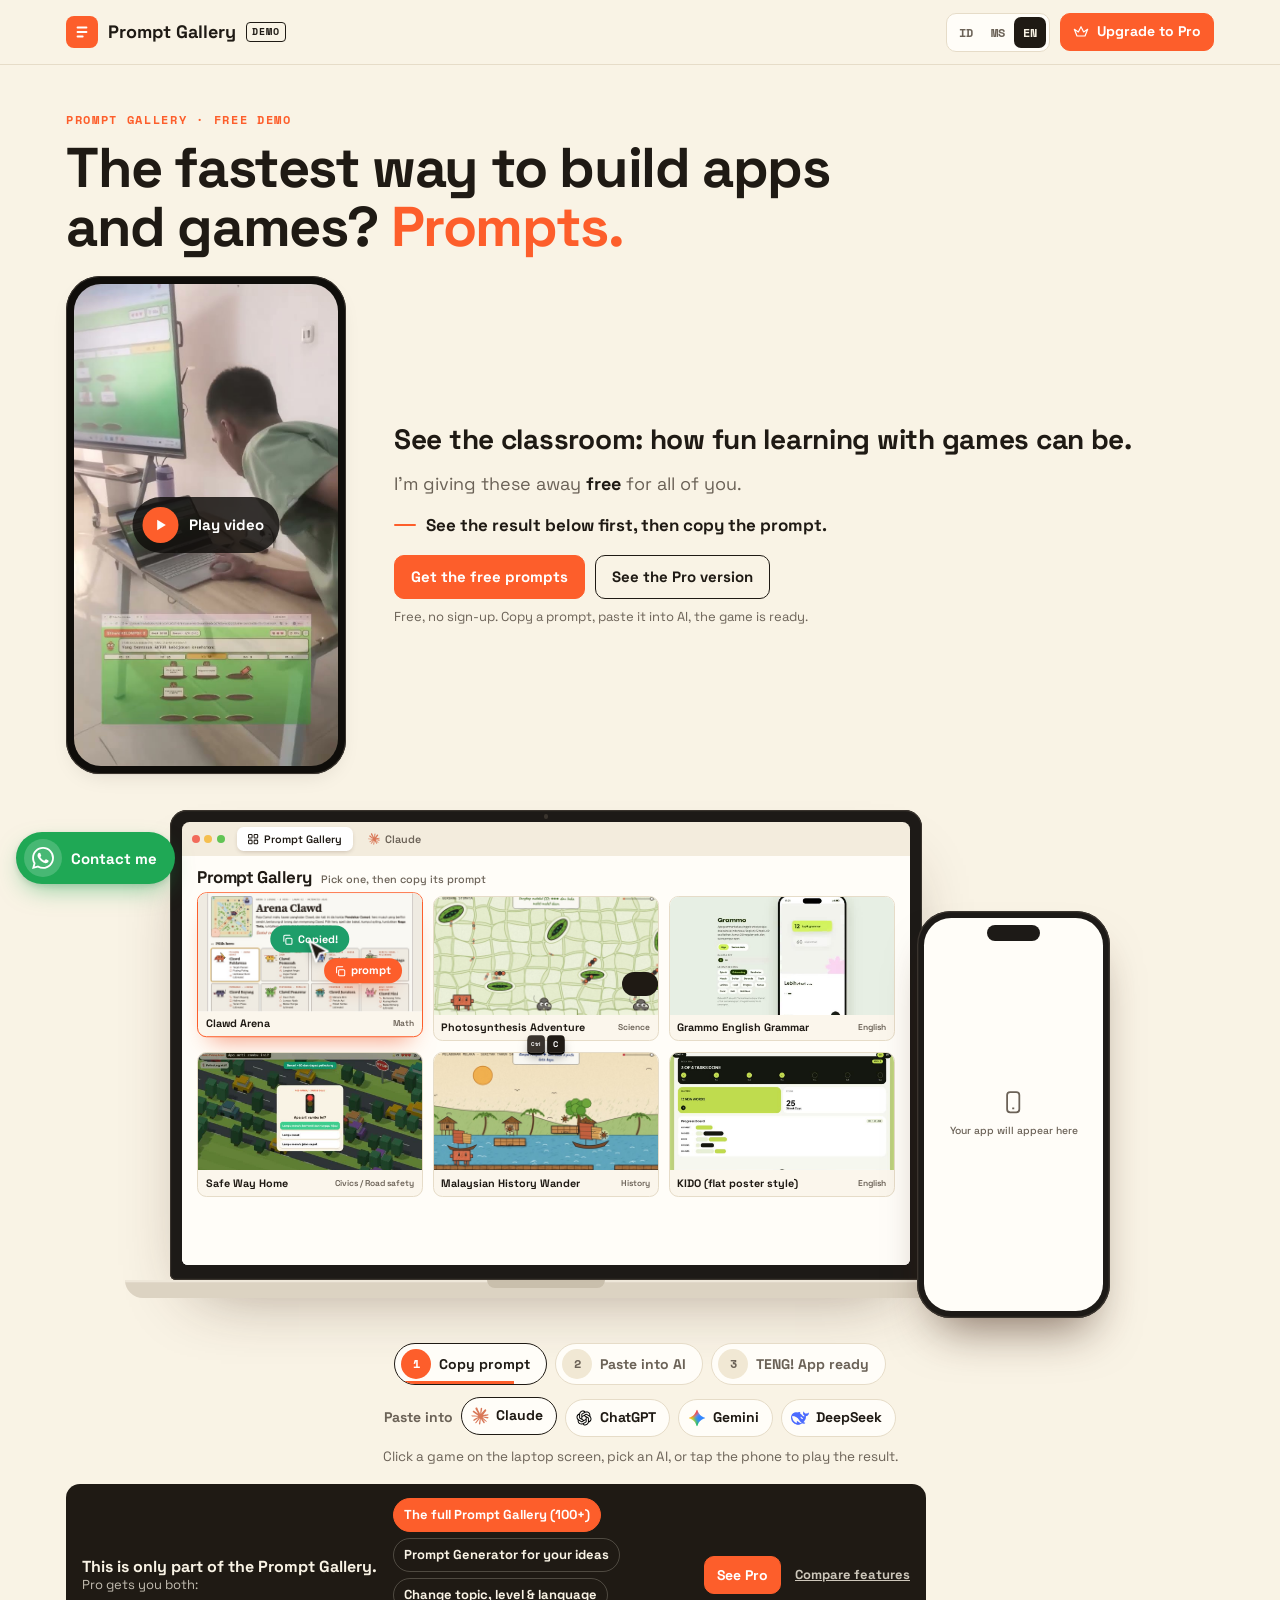
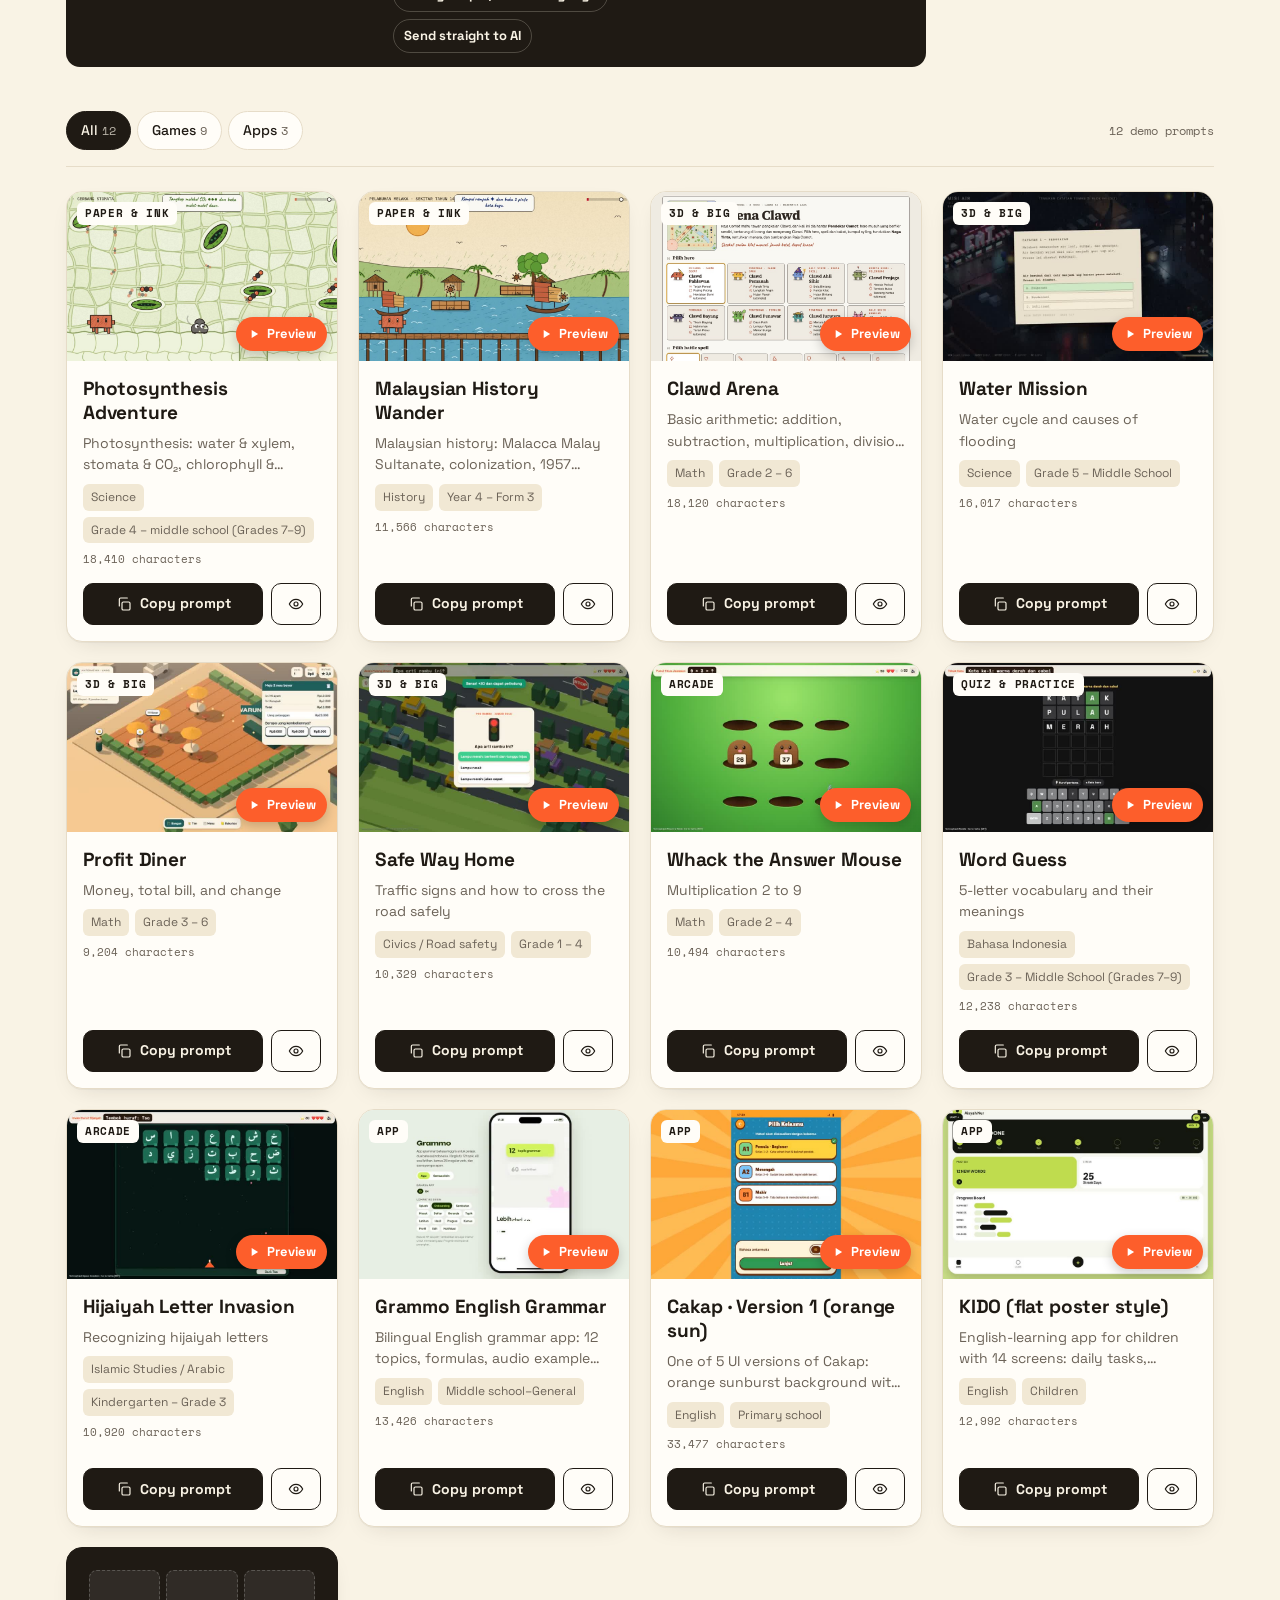
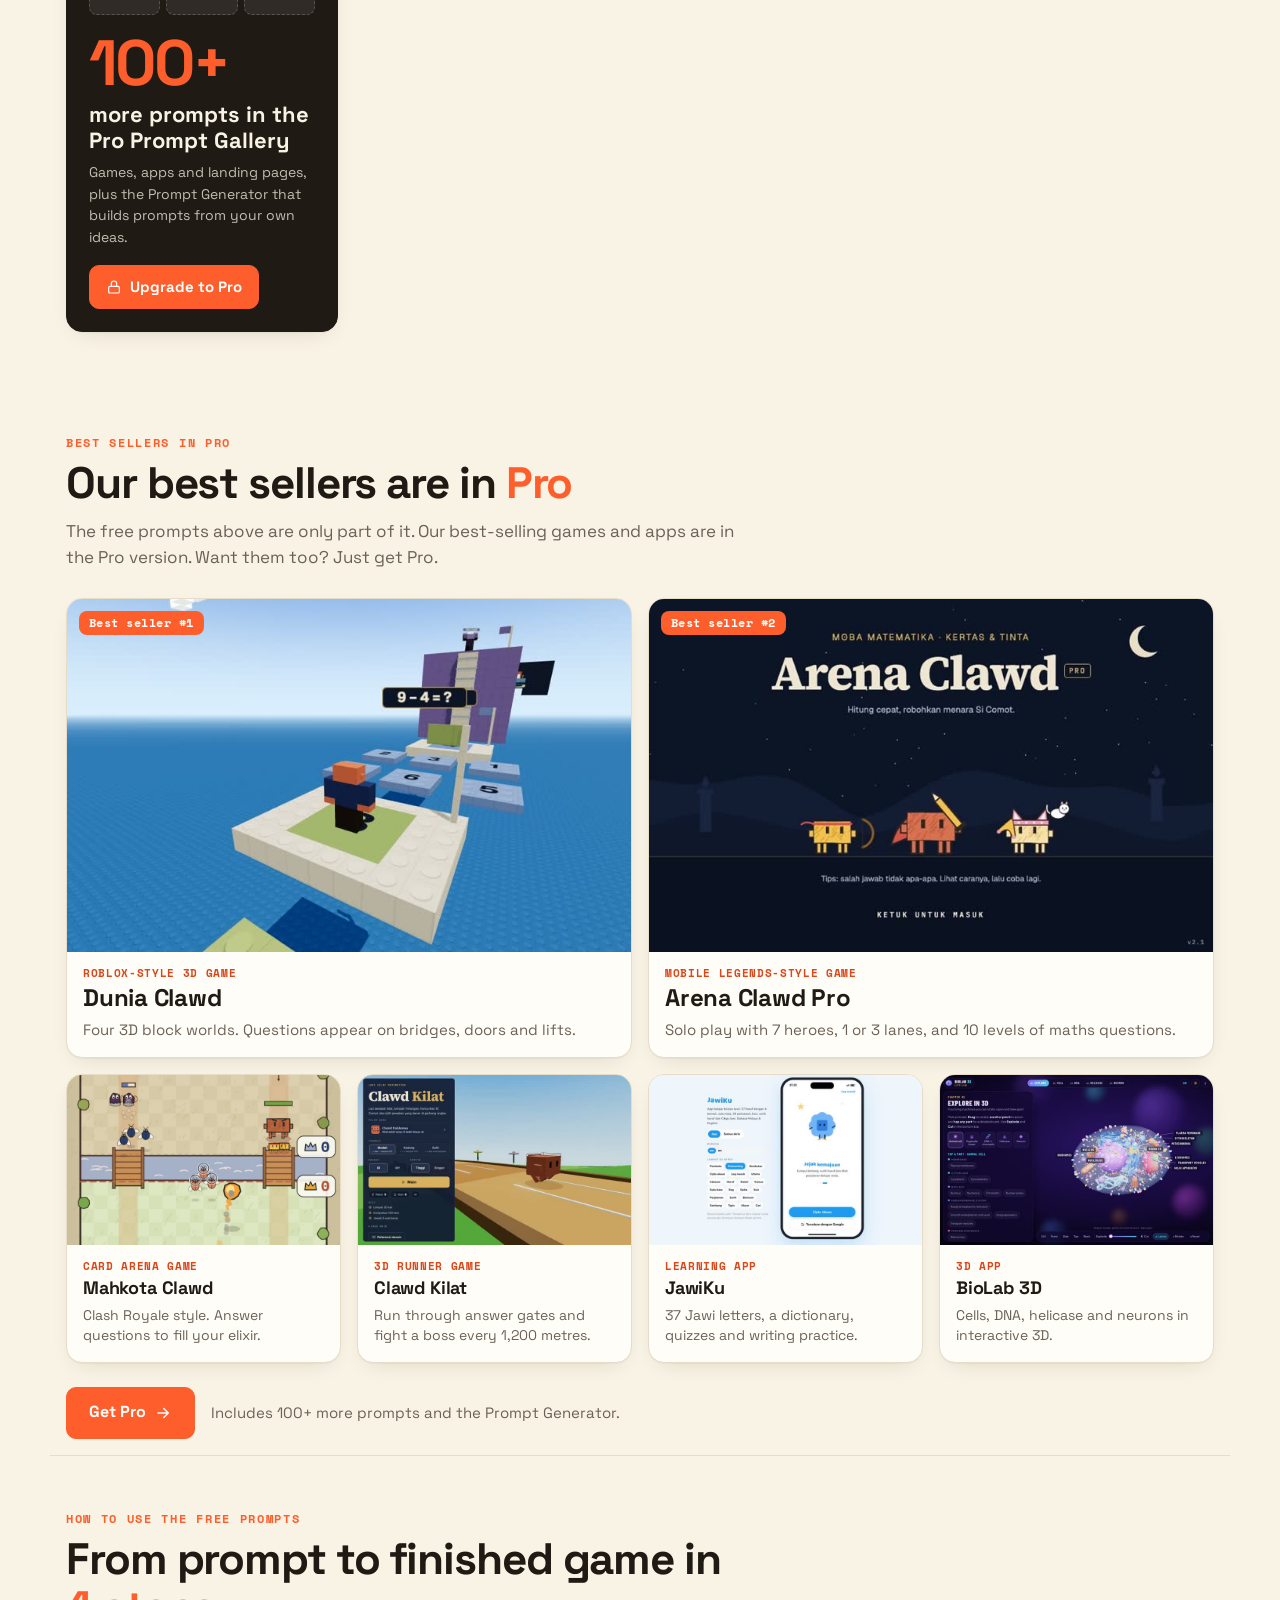
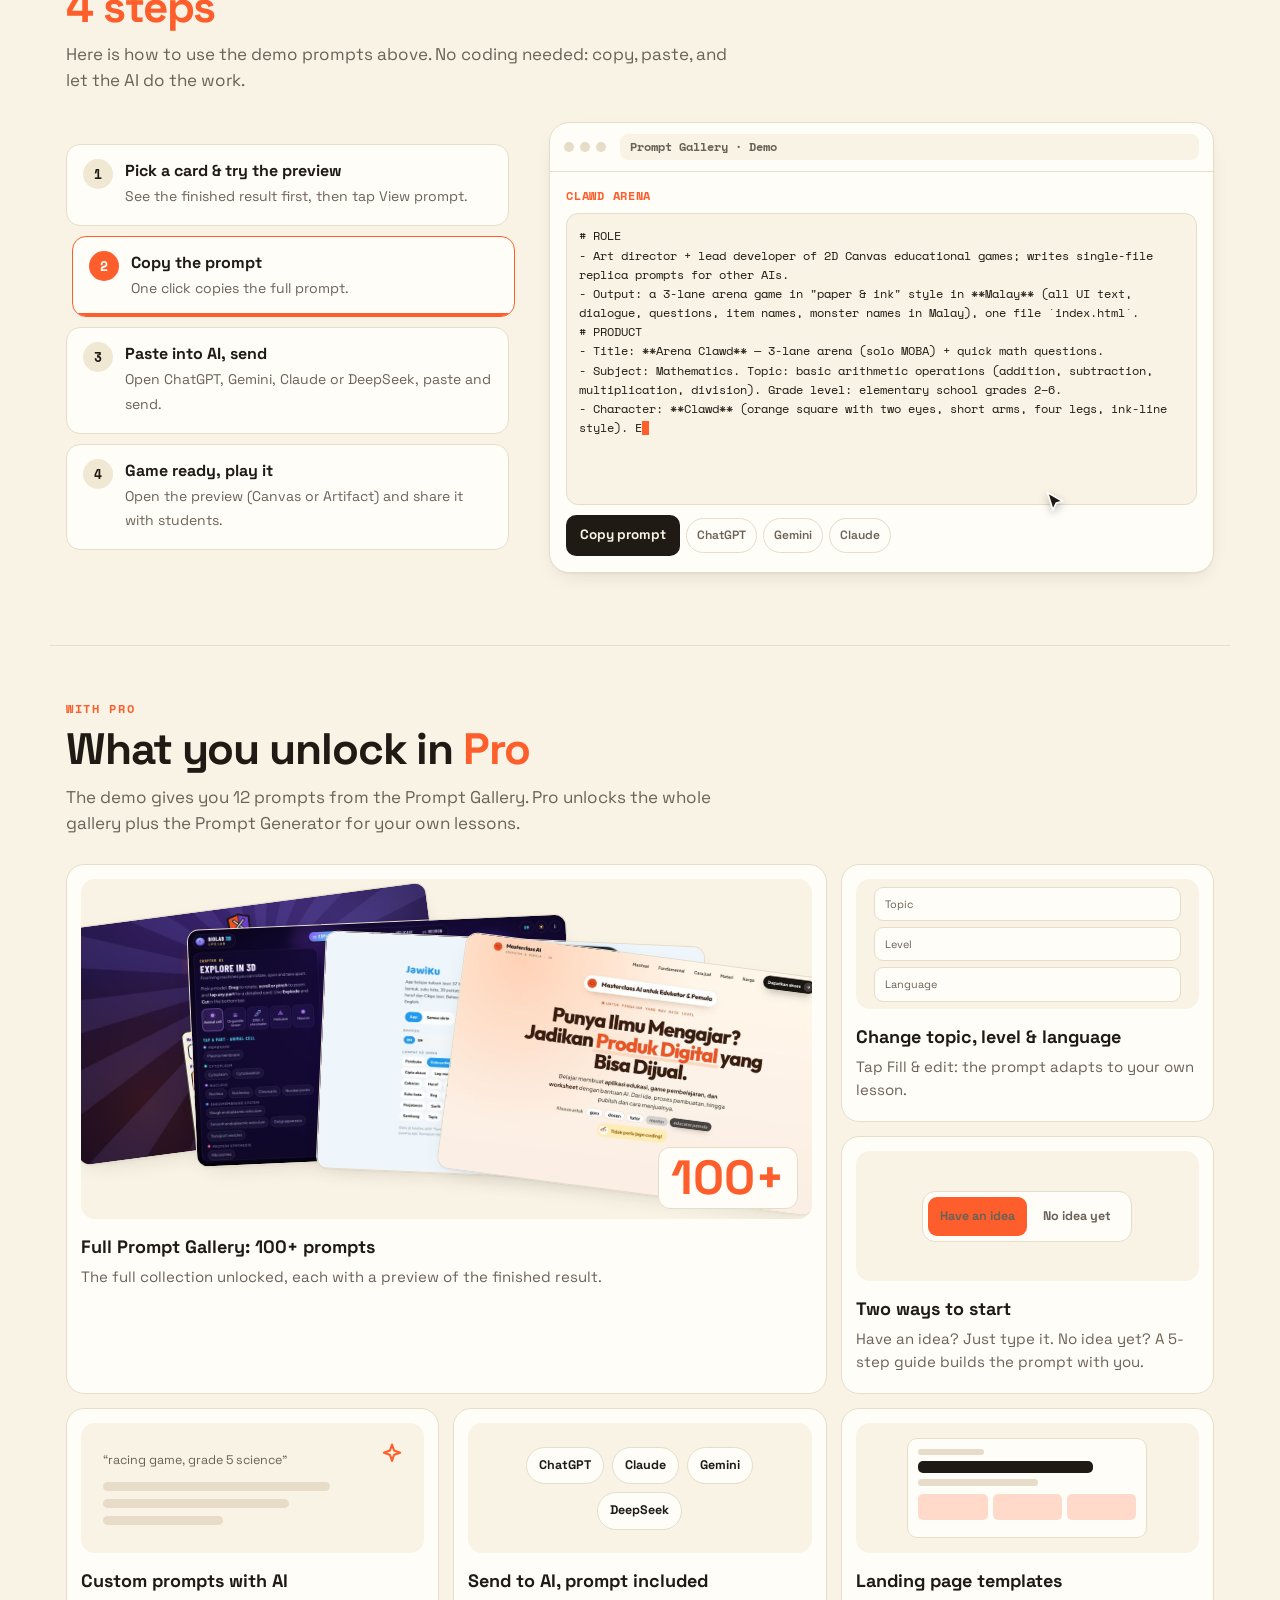
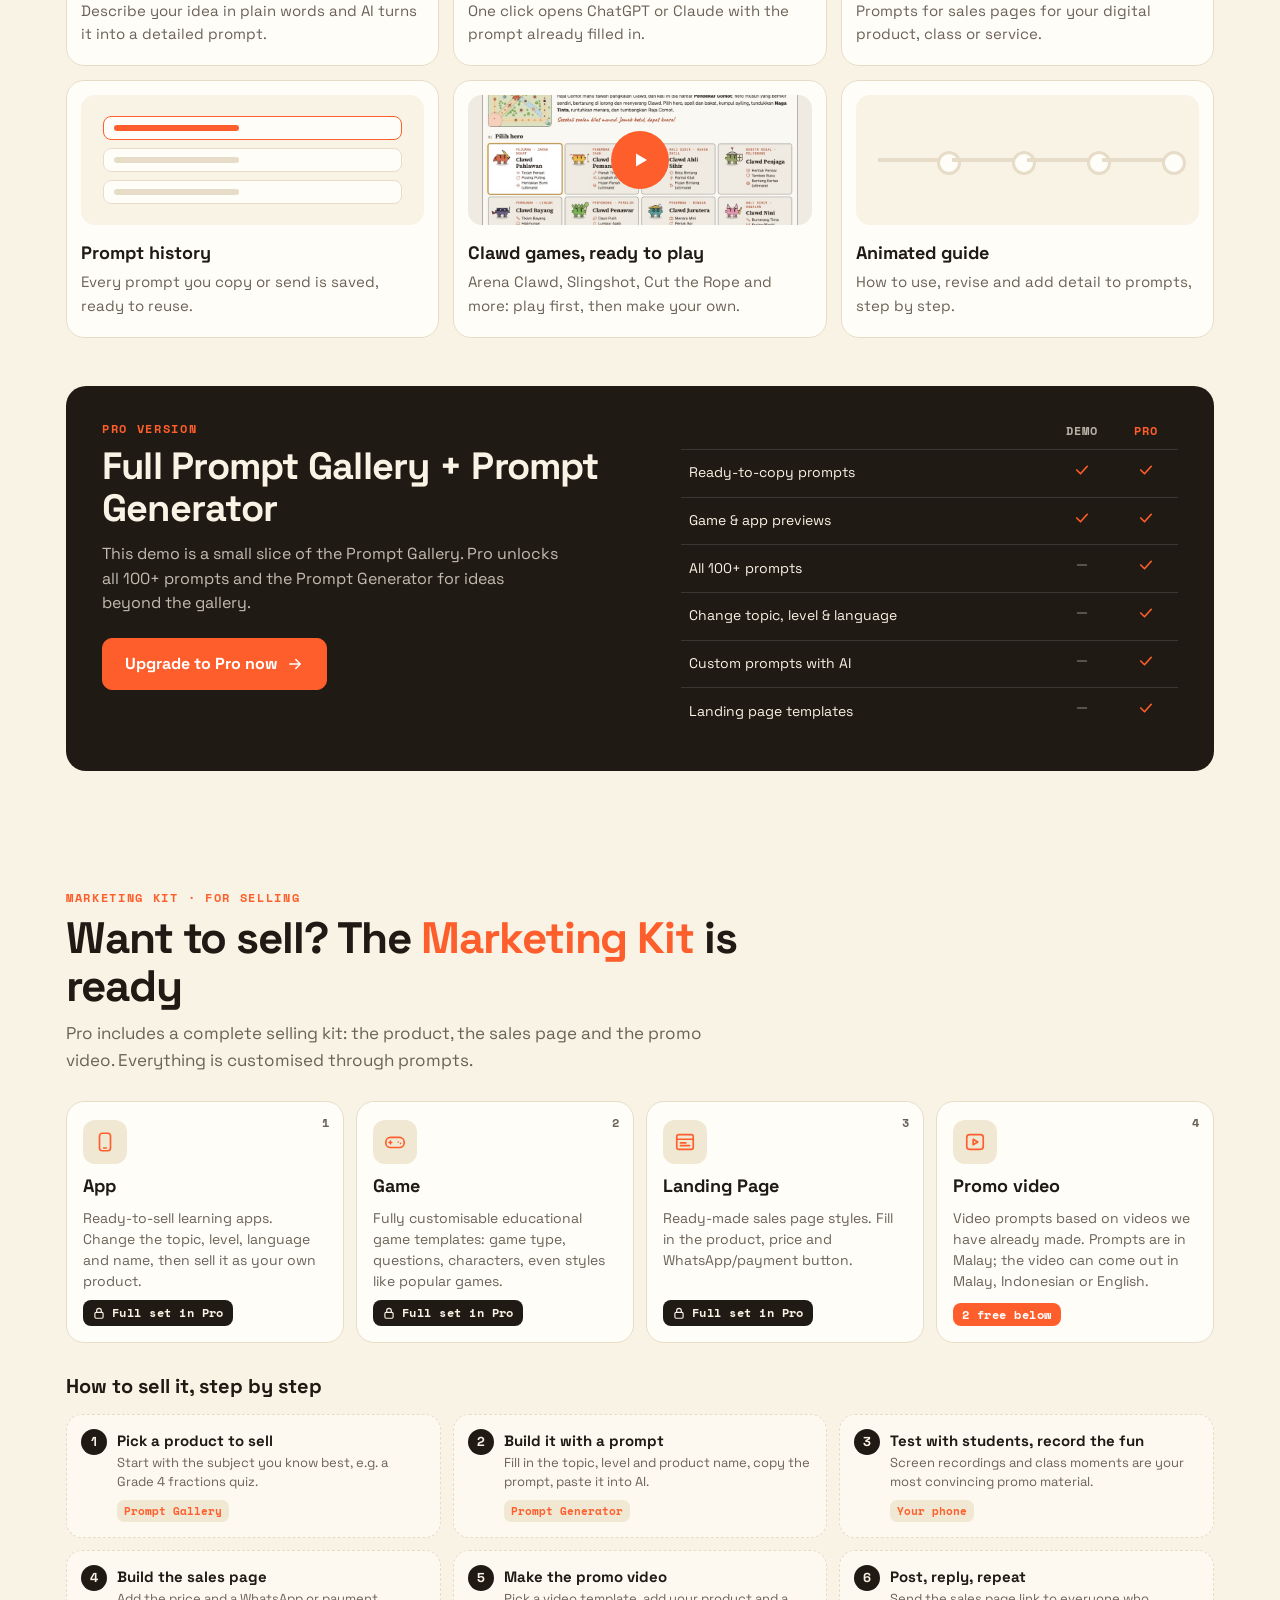
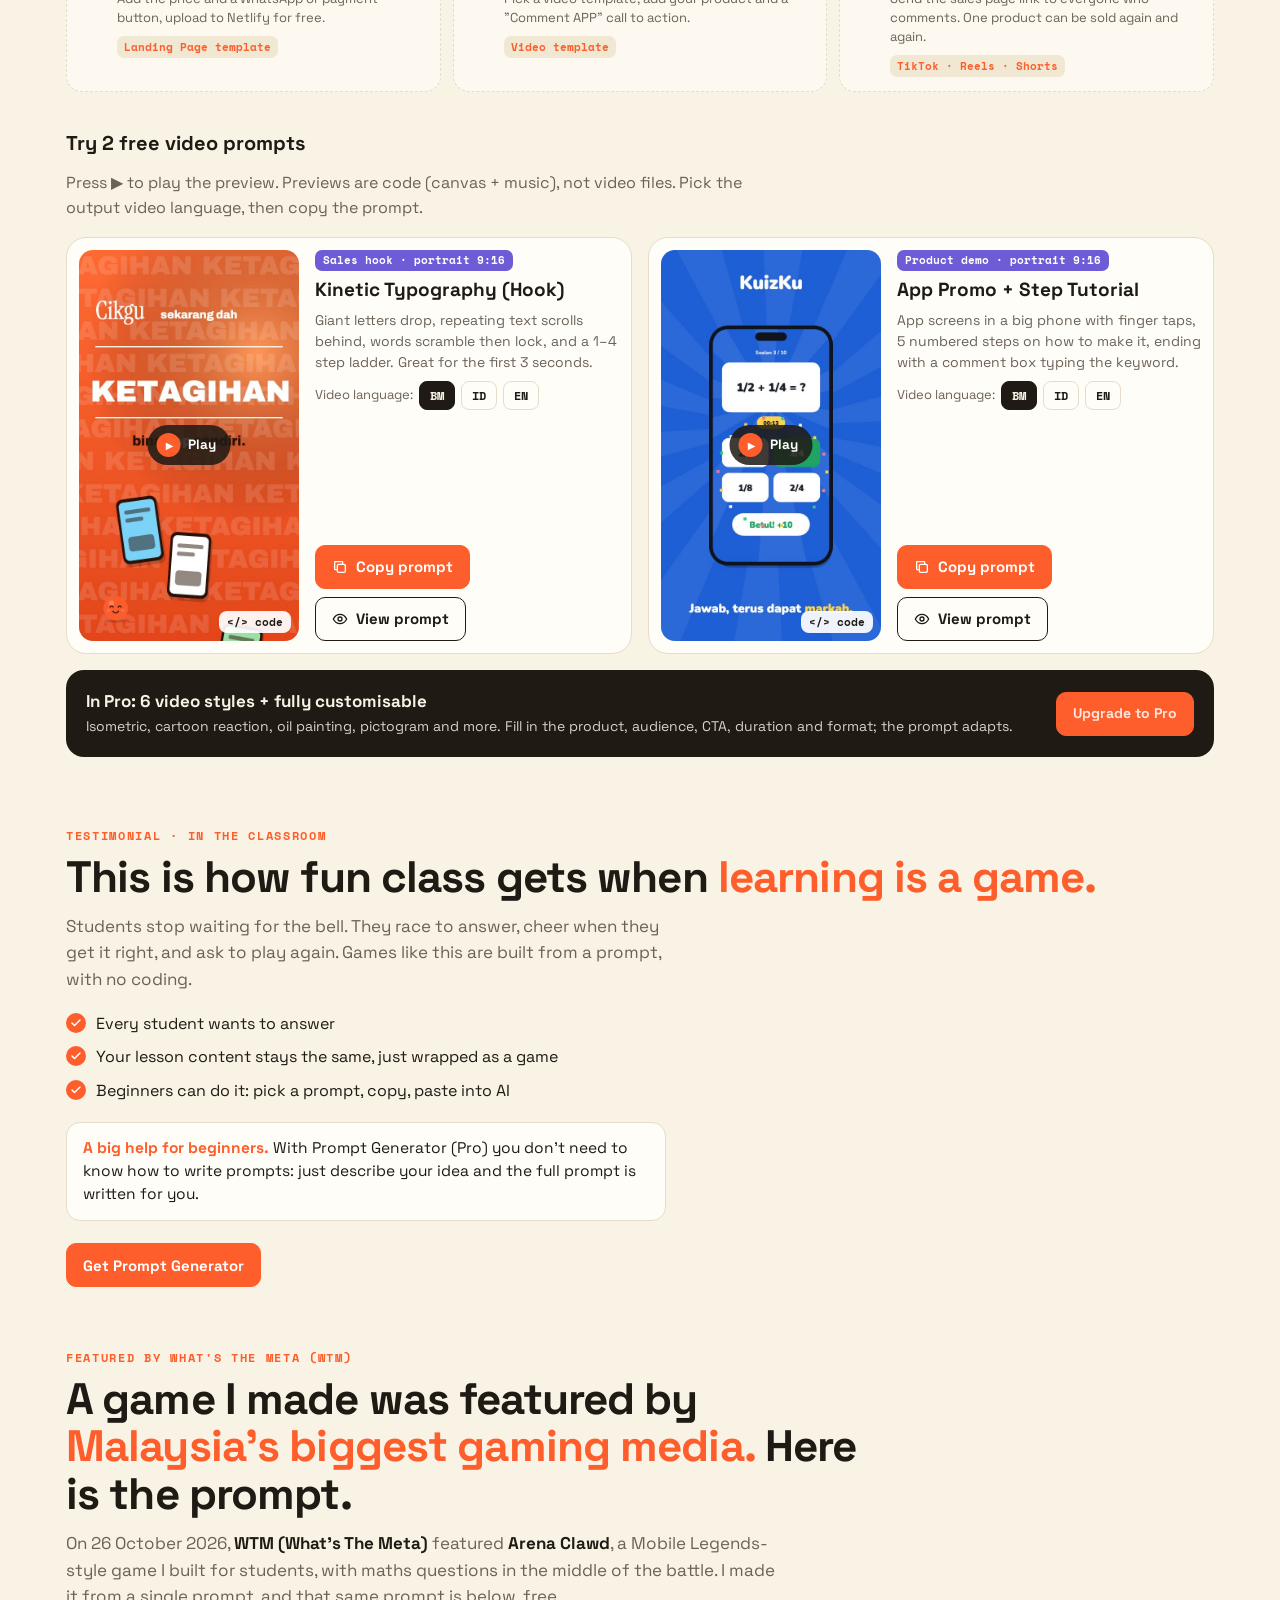
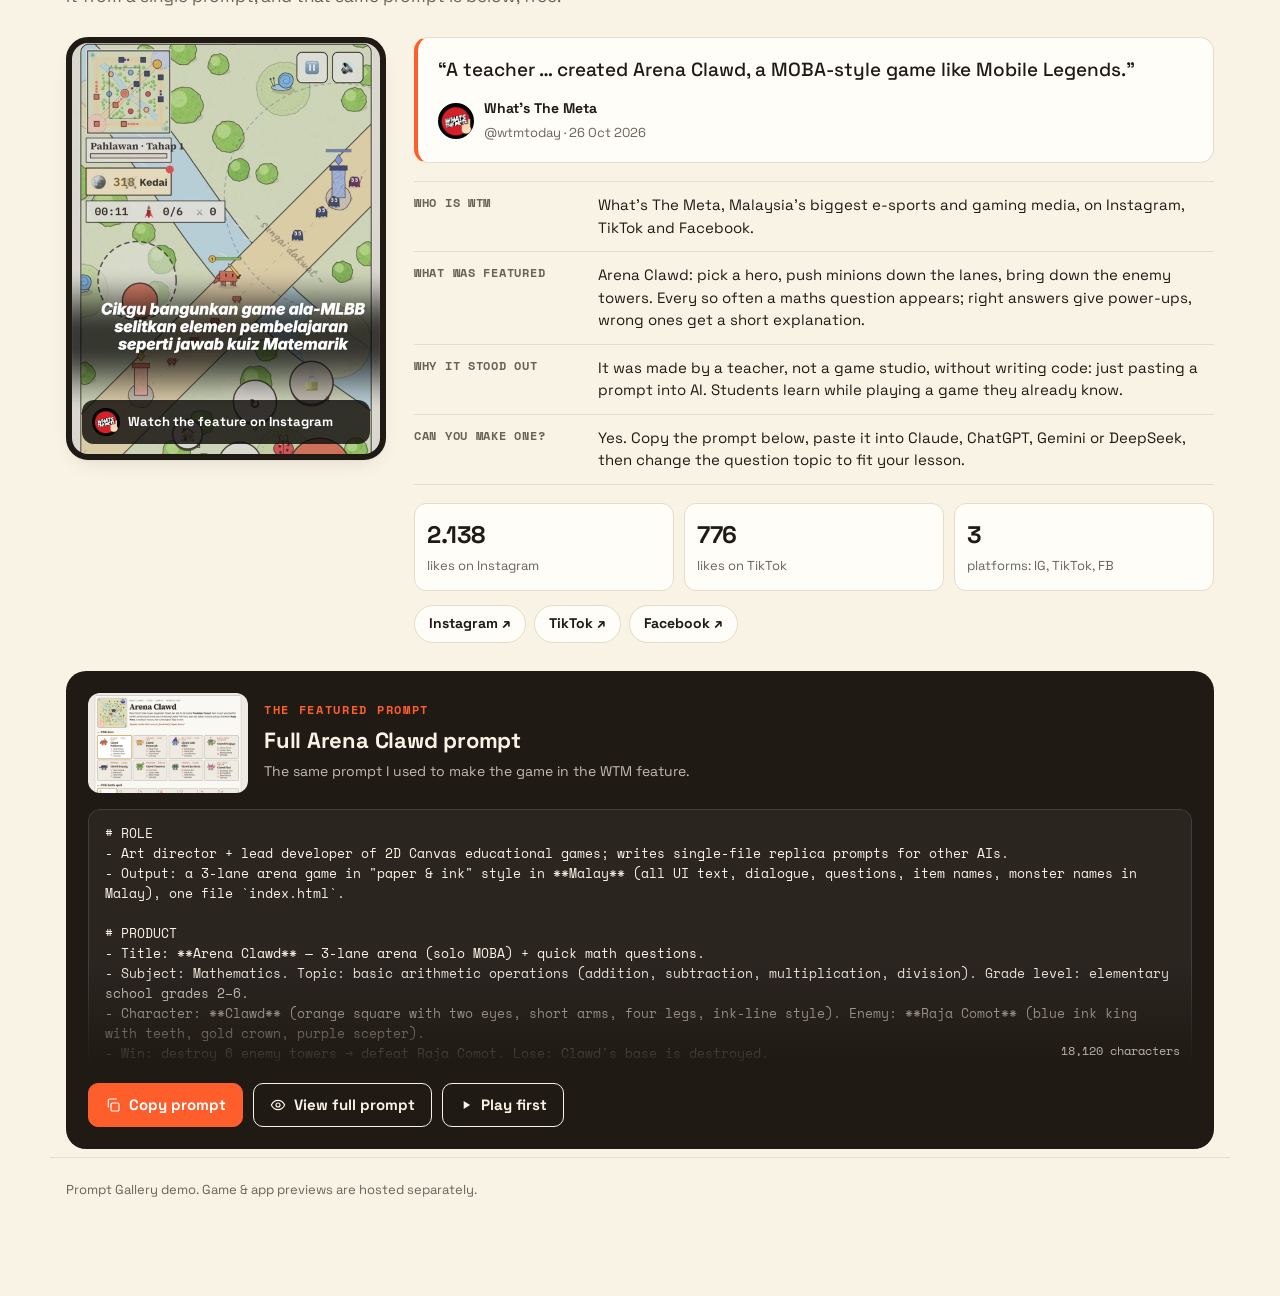
==== commit 7ac91acb: "Tombol kontak melayang (WhatsApp, DM Instagram, DM Threads) + bahasa ikut negara di / (ID -> /id, MY" ====
--- a/index.html
+++ b/index.html
@@ -407,5 +407,6 @@
 <script src="js/kit-video-data.js"></script>
 <script src="js/kit.js"></script>
 <script src="js/ukur.js"></script>
+<script src="/js/kontak.js" defer data-halaman="Galeri Prompt demo"></script>
 </body>
 </html>
